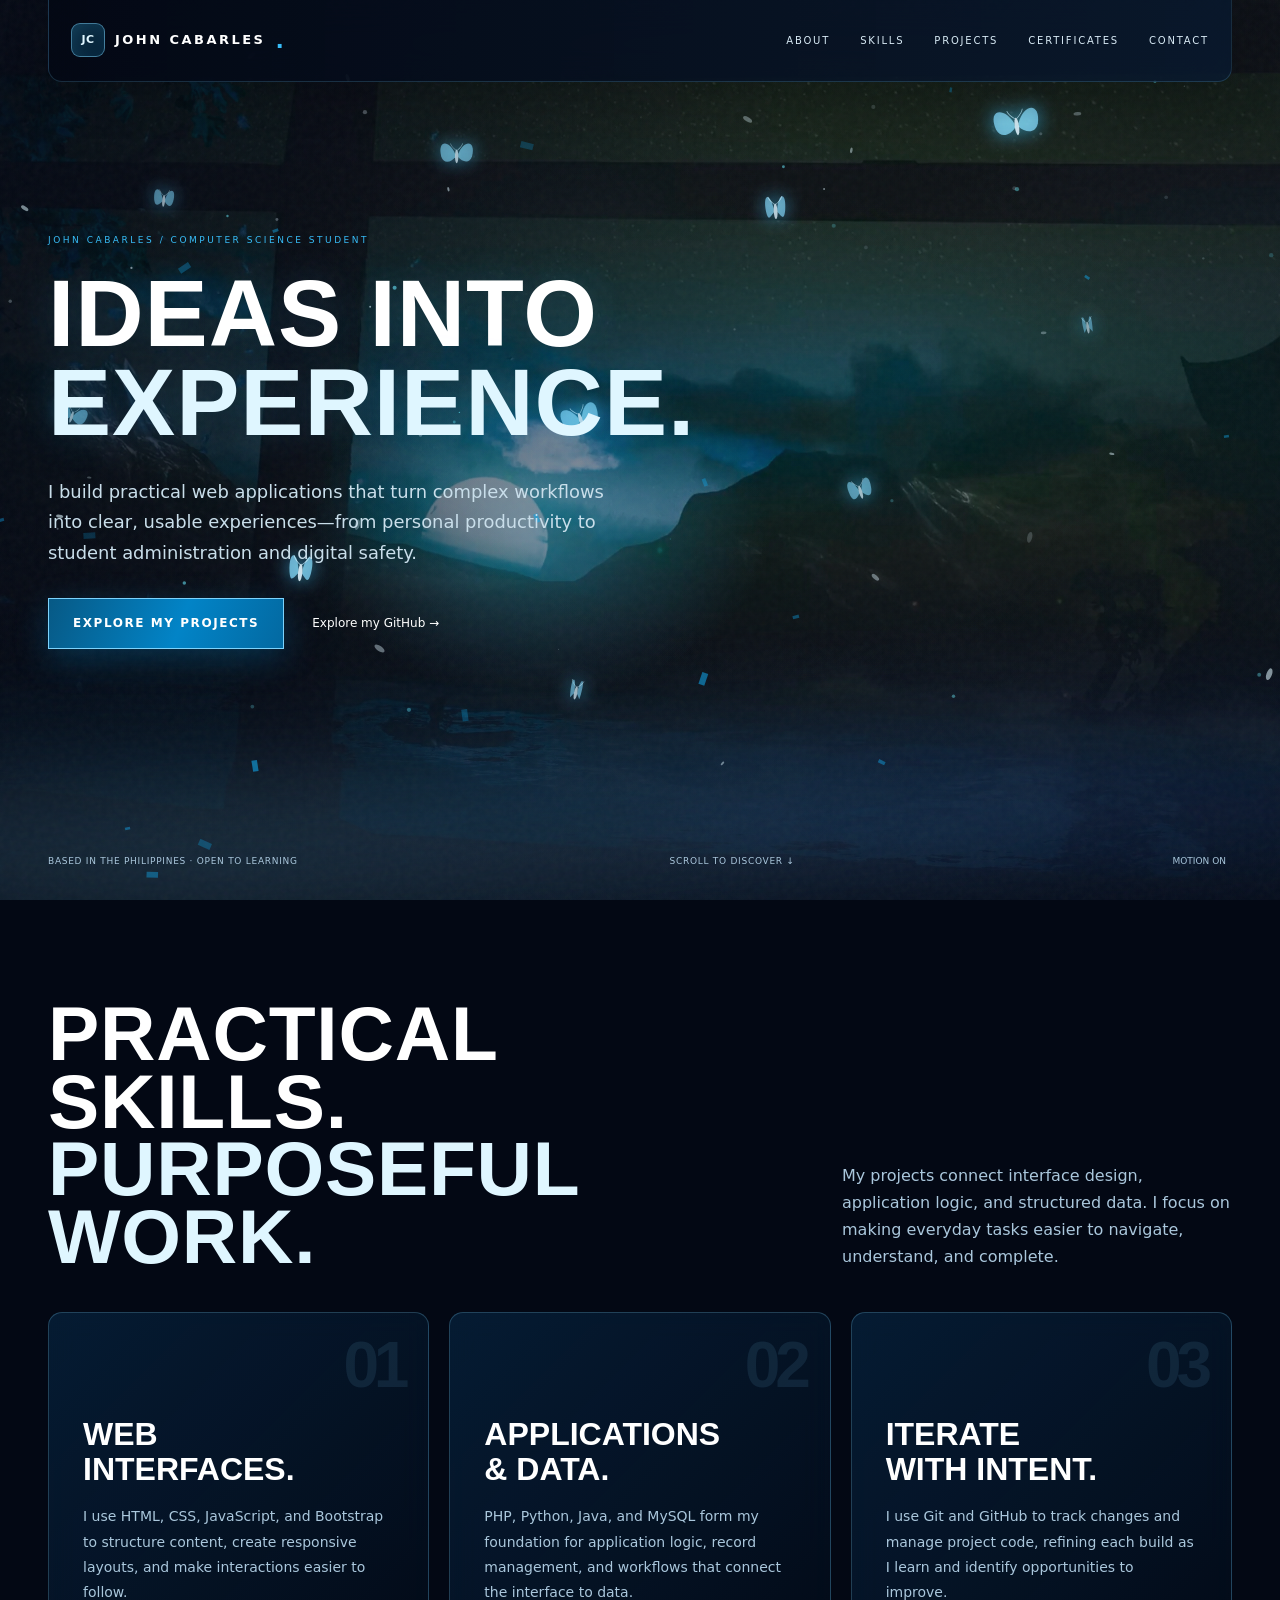
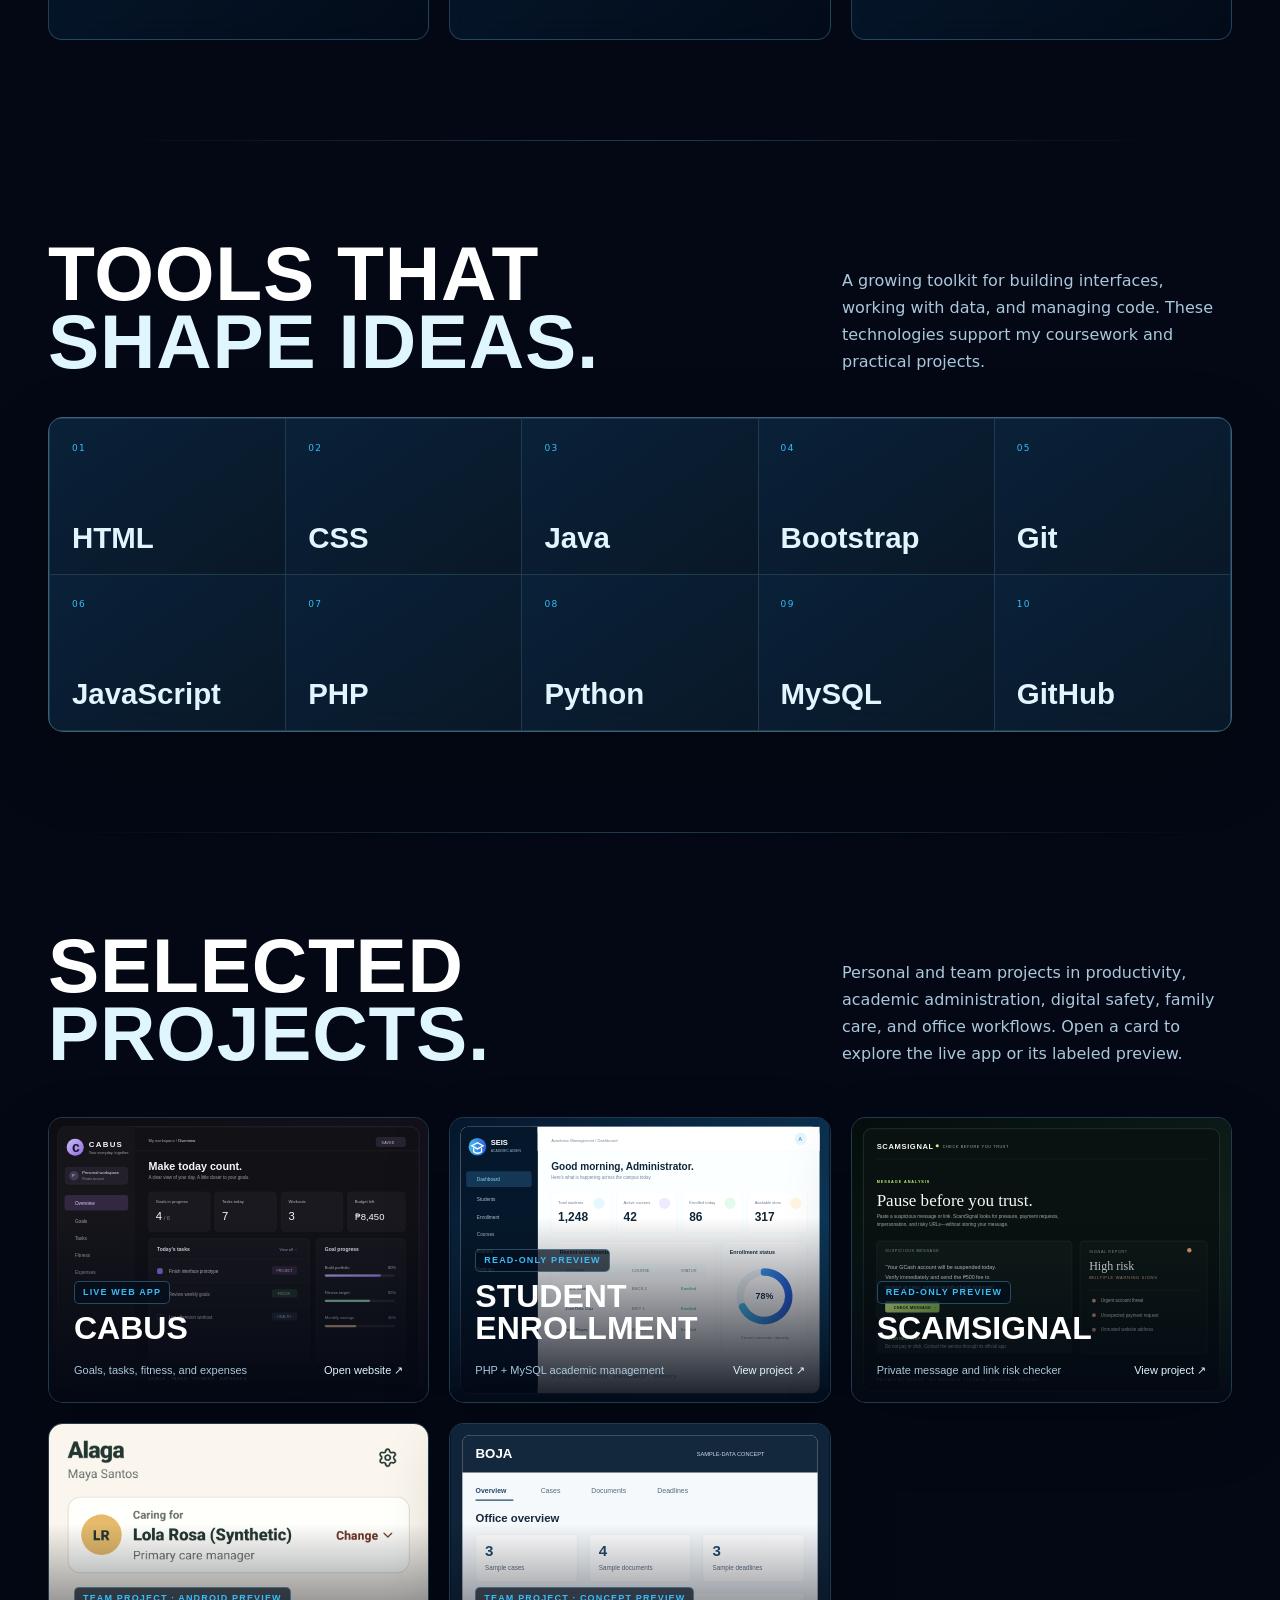
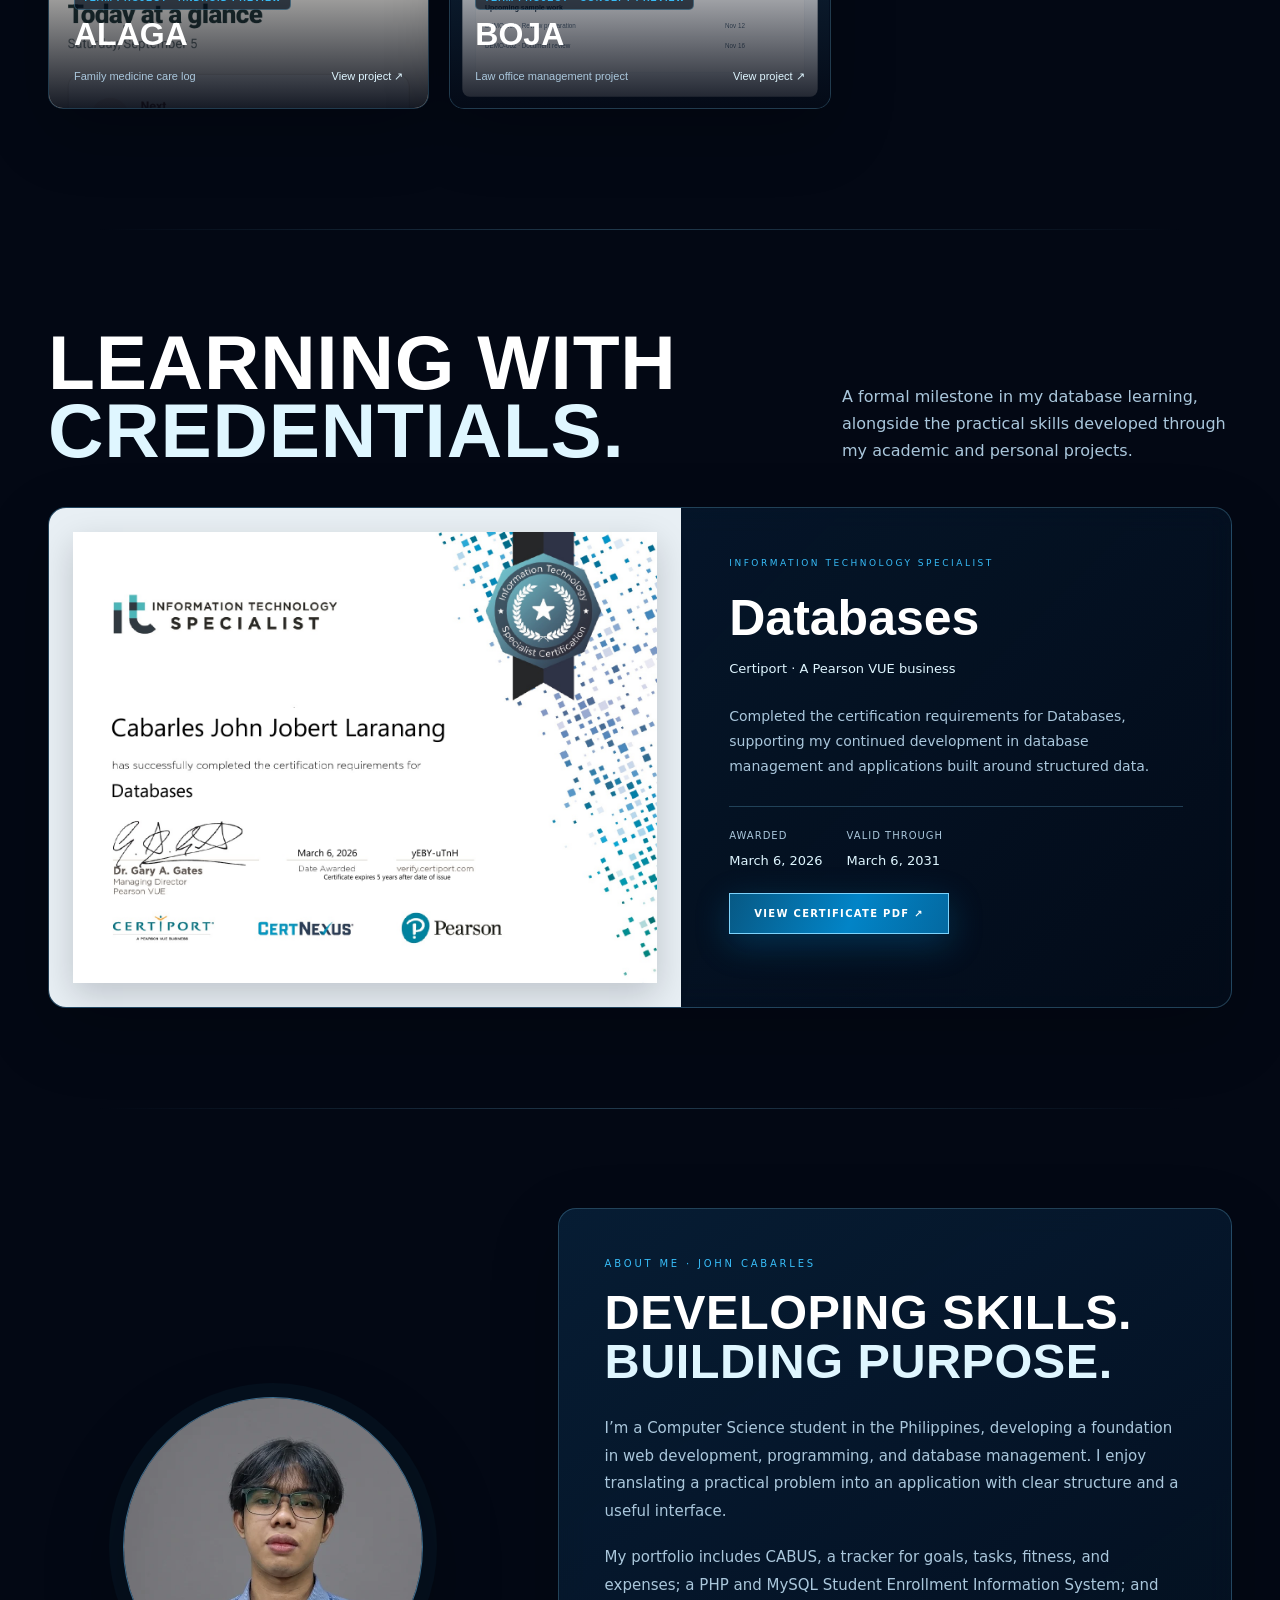
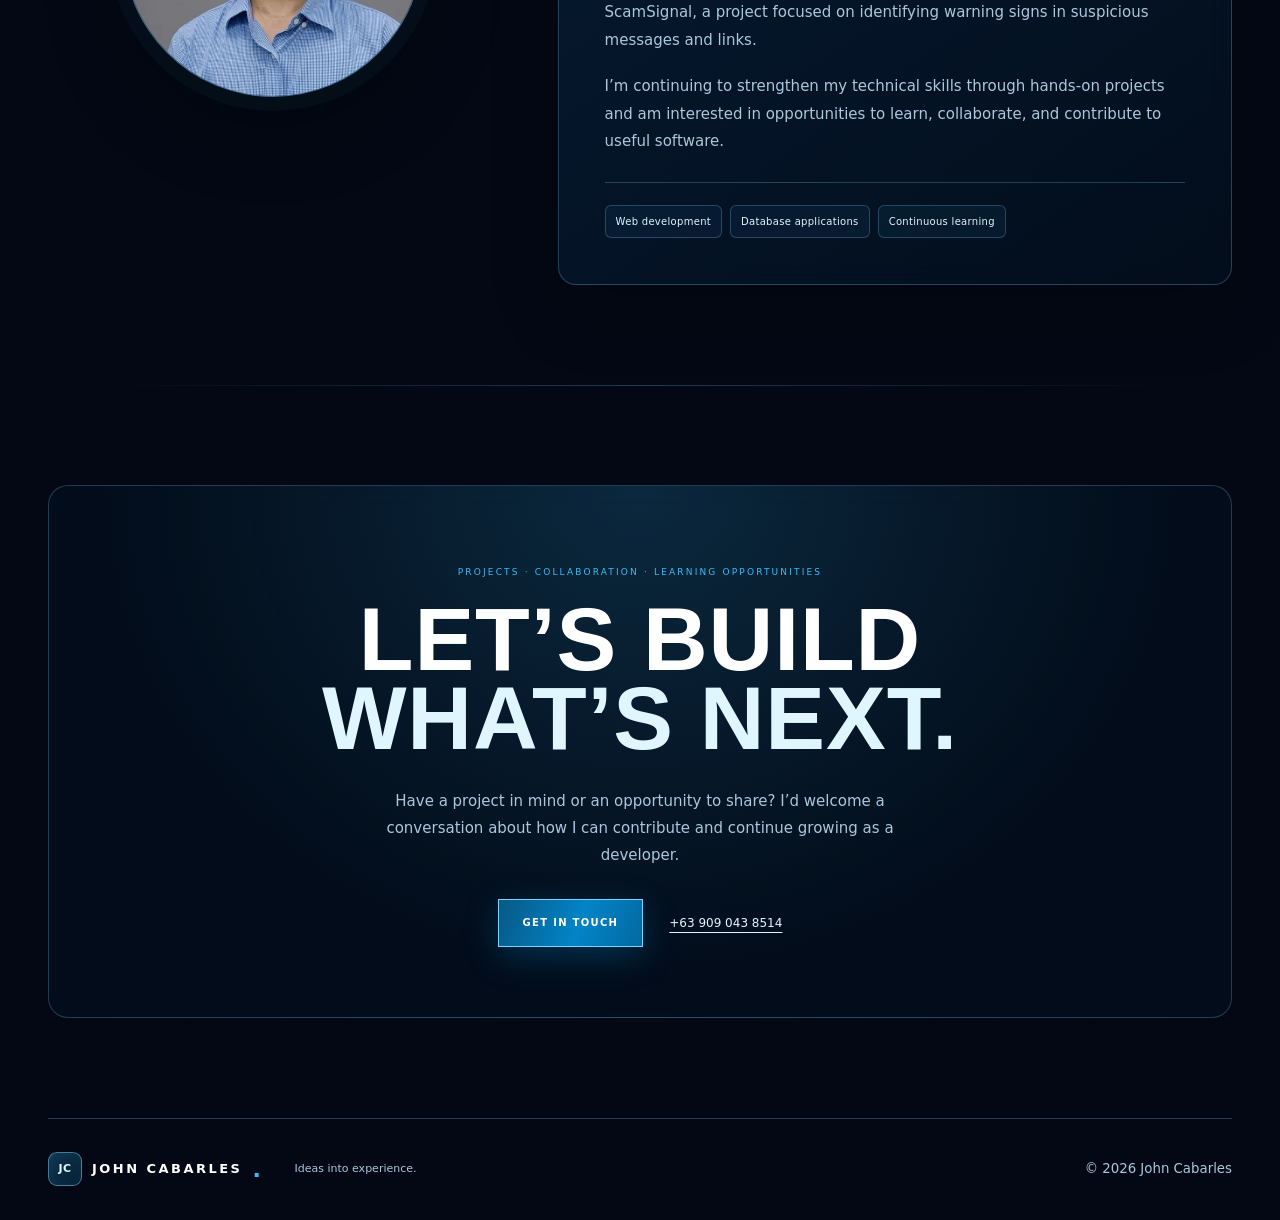
==== index.html @ ad5a75fa "feat: add viewable Alaga and Boja project previews" ====
<!doctype html>
<html lang="en">
<head>
  <meta charset="UTF-8">
  <meta name="viewport" content="width=device-width, initial-scale=1">
  <meta name="theme-color" content="#030814">
  <meta name="description" content="John Cabarles is a Computer Science student building web applications with JavaScript, PHP, Python, and MySQL. Explore his productivity, enrollment, and digital safety projects.">
  <title>John Cabarles — Aimate Portfolio</title>
  <link rel="stylesheet" href="styles.css?v=10">
  <script src="script.js?v=4" defer></script>
</head>
<body>
  <a class="skip" href="#main">Skip to content</a>
  <div class="world" aria-hidden="true">
    <div class="video-plane">
      <img class="poster" src="assets/poster.jpg" alt="">
      <video id="background-video" muted loop playsinline preload="auto" poster="assets/poster.jpg" data-src="assets/Aimate.mp4"></video>
    </div>
    <div class="shade"></div><div class="bloom"></div><div class="vignette"></div>
    <div class="mist mist-a"></div><div class="mist mist-b"></div>
    <canvas id="atmosphere"></canvas><div class="grain"></div>
  </div>

  <header class="header shell">
    <a class="brand" href="#home" aria-label="John Cabarles portfolio home"><span class="brand-mark">JC</span><span class="brand-name">JOHN CABARLES</span><span>.</span></a>
    <button class="menu" aria-expanded="false" aria-controls="nav">Menu</button>
    <nav id="nav" aria-label="Main navigation"><a href="#about">About</a><a href="#skills">Skills</a><a href="#projects">Projects</a><a href="#certificates">Certificates</a><a href="#contact">Contact</a></nav>
  </header>

  <main id="main">
    <section class="hero shell" id="home">
      <div class="hero-copy">
        <p class="eyebrow">JOHN CABARLES / COMPUTER SCIENCE STUDENT</p>
        <h1>IDEAS INTO<br><span>EXPERIENCE.</span></h1>
        <p class="lede">I build practical web applications that turn complex workflows into clear, usable experiences—from personal productivity to student administration and digital safety.</p>
        <div class="actions"><a class="button primary" href="#projects">Explore my projects</a><a href="https://github.com/ling-cosmos" target="_blank" rel="noreferrer">Explore my GitHub →</a></div>
      </div>
      <div class="hero-foot"><span>Based in the Philippines · Open to learning</span><a href="#about">Scroll to discover ↓</a><button id="motion-toggle" aria-pressed="false">Motion on</button></div>
    </section>

    <section class="section shell" id="about">
      <header class="section-head reveal"><h2>PRACTICAL SKILLS.<br><span>PURPOSEFUL WORK.</span></h2><p>My projects connect interface design, application logic, and structured data. I focus on making everyday tasks easier to navigate, understand, and complete.</p></header>
      <div class="feature-grid">
        <article class="glass reveal"><b>01</b><h3>WEB<br>INTERFACES.</h3><p>I use HTML, CSS, JavaScript, and Bootstrap to structure content, create responsive layouts, and make interactions easier to follow.</p></article>
        <article class="glass reveal"><b>02</b><h3>APPLICATIONS<br>& DATA.</h3><p>PHP, Python, Java, and MySQL form my foundation for application logic, record management, and workflows that connect the interface to data.</p></article>
        <article class="glass reveal"><b>03</b><h3>ITERATE<br>WITH INTENT.</h3><p>I use Git and GitHub to track changes and manage project code, refining each build as I learn and identify opportunities to improve.</p></article>
      </div>
    </section>

    <section class="section shell" id="skills">
      <header class="section-head reveal"><h2>TOOLS THAT<br><span>SHAPE IDEAS.</span></h2><p>A growing toolkit for building interfaces, working with data, and managing code. These technologies support my coursework and practical projects.</p></header>
      <ul class="skill-strip reveal" aria-label="Technical tools and skills">
        <li><small>01</small><strong>HTML</strong></li><li><small>02</small><strong>CSS</strong></li><li><small>03</small><strong>Java</strong></li><li><small>04</small><strong>Bootstrap</strong></li><li><small>05</small><strong>Git</strong></li>
        <li><small>06</small><strong>JavaScript</strong></li><li><small>07</small><strong>PHP</strong></li><li><small>08</small><strong>Python</strong></li><li><small>09</small><strong>MySQL</strong></li><li><small>10</small><strong>GitHub</strong></li>
      </ul>
    </section>

    <section class="section collection" id="projects">
      <header class="section-head shell reveal"><h2>SELECTED<br><span>PROJECTS.</span></h2><p>Personal and team projects in productivity, academic administration, digital safety, family care, and office workflows. Open a card to explore the live app or its labeled preview.</p></header>
      <div class="gallery">
        <a class="clip project-clip reveal" href="https://cabus-tracker.repulse-coach-worker.workers.dev/" target="_blank" rel="noreferrer" aria-label="Open the live CABUS website"><img src="assets/CABUS.svg" alt="CABUS four-in-one tracker dashboard"><span><em>LIVE WEB APP</em>CABUS<small>Goals, tasks, fitness, and expenses <i>Open website ↗</i></small></span></a>
        <a class="clip project-clip reveal" href="https://ling-cosmos.github.io/Student-Enrollment-Information-System-Public/" target="_blank" rel="noreferrer" aria-label="Open Student Enrollment read-only preview"><img src="assets/SEIS.svg" alt="Student Enrollment Information System dashboard"><span><em>READ-ONLY PREVIEW</em>STUDENT ENROLLMENT<small>PHP + MySQL academic management <i>View project ↗</i></small></span></a>
        <a class="clip project-clip reveal" href="https://ling-cosmos.github.io/scamsignal/" target="_blank" rel="noreferrer" aria-label="Open ScamSignal read-only preview"><img src="assets/ScamSignal.svg" alt="ScamSignal suspicious-message checker"><span><em>READ-ONLY PREVIEW</em>SCAMSIGNAL<small>Private message and link risk checker <i>View project ↗</i></small></span></a>
        <a class="clip project-clip alaga-preview reveal" href="previews/alaga.html" aria-label="Open Alaga team project Android screenshot preview"><img src="previews/assets/alaga-home.png" alt="Alaga Android screenshot with synthetic patient care information" loading="lazy"><span><em>TEAM PROJECT · ANDROID PREVIEW</em>ALAGA<small>Family medicine care log <i>View project ↗</i></small></span></a>
        <a class="clip project-clip reveal" href="previews/boja.html" aria-label="Open Boja team project sample-data concept preview"><img src="assets/Boja.svg" alt="Boja illustrative office workspace with sample cases and deadlines" loading="lazy"><span><em>TEAM PROJECT · CONCEPT PREVIEW</em>BOJA<small>Law office management project <i>View project ↗</i></small></span></a>
      </div>
    </section>

    <section class="section shell" id="certificates" aria-labelledby="certificates-title">
      <header class="section-head reveal"><h2 id="certificates-title">LEARNING WITH<br><span>CREDENTIALS.</span></h2><p>A formal milestone in my database learning, alongside the practical skills developed through my academic and personal projects.</p></header>
      <article class="certificate-card glass reveal">
        <a class="certificate-preview" href="assets/cabarles-databases-certificate.pdf" target="_blank" rel="noreferrer" aria-label="View John Cabarles’ Databases certificate PDF"><img src="assets/cabarles-databases-certificate.png" alt="Information Technology Specialist certificate in Databases awarded to Cabarles John Jobert Laranang on March 6, 2026" width="1400" height="1082" loading="lazy"></a>
        <div class="certificate-copy"><p class="eyebrow">INFORMATION TECHNOLOGY SPECIALIST</p><h3>Databases</h3><p class="certificate-provider">Certiport · A Pearson VUE business</p><p>Completed the certification requirements for Databases, supporting my continued development in database management and applications built around structured data.</p><dl><div><dt>Awarded</dt><dd><time datetime="2026-03-06">March 6, 2026</time></dd></div><div><dt>Valid through</dt><dd><time datetime="2031-03-06">March 6, 2031</time></dd></div></dl><a class="button primary" href="assets/cabarles-databases-certificate.pdf" target="_blank" rel="noreferrer">View certificate PDF ↗</a></div>
      </article>
    </section>

    <section class="section shell about" id="story">
      <figure class="moon profile reveal"><img src="assets/john-cabarles-profile.png" alt="John Cabarles wearing glasses and a blue collared shirt" width="747" height="1024"></figure>
      <article class="glass story reveal"><p class="eyebrow">ABOUT ME · JOHN CABARLES</p><h2>DEVELOPING SKILLS.<br><span>BUILDING PURPOSE.</span></h2><p>I’m a Computer Science student in the Philippines, developing a foundation in web development, programming, and database management. I enjoy translating a practical problem into an application with clear structure and a useful interface.</p><p>My portfolio includes CABUS, a tracker for goals, tasks, fitness, and expenses; a PHP and MySQL Student Enrollment Information System; and ScamSignal, a project focused on identifying warning signs in suspicious messages and links.</p><p>I’m continuing to strengthen my technical skills through hands-on projects and am interested in opportunities to learn, collaborate, and contribute to useful software.</p><div class="profile-focus"><span>Web development</span><span>Database applications</span><span>Continuous learning</span></div></article>
    </section>

    <section class="section shell" id="contact"><div class="glass cta reveal"><p>PROJECTS · COLLABORATION · LEARNING OPPORTUNITIES</p><h2>LET’S BUILD<br><span>WHAT’S NEXT.</span></h2><p class="contact-intro">Have a project in mind or an opportunity to share? I’d welcome a conversation about how I can contribute and continue growing as a developer.</p><div class="contact-links"><a class="button primary" href="mailto:j.cabarles.555471@umindanao.edu.ph">Get in touch</a><a href="tel:+639090438514">+63 909 043 8514</a></div></div></section>
  </main>

  <footer class="footer shell"><a class="brand" href="#home"><span class="brand-mark">JC</span><span class="brand-name">JOHN CABARLES</span><span>.</span></a><p>Ideas into experience.</p><small>© 2026 John Cabarles</small></footer>

</body>
</html>
---- styles.css ----
:root{--night:#030814;--navy:#071a33;--cyan:#38bdf8;--ice:#dff6ff;--muted:#aac7dc;--line:rgba(125,211,252,.25);--glass:rgba(5,24,44,.64);--ease:cubic-bezier(.16,1,.3,1);color-scheme:dark}
*{box-sizing:border-box}html{scroll-behavior:smooth;scroll-padding-top:90px;scrollbar-color:#075985 var(--night)}body{margin:0;background:var(--night);color:#fff;font:16px/1.7 Inter,ui-sans-serif,system-ui,sans-serif;overflow-x:clip}button,a{font:inherit;color:inherit}button{cursor:pointer}a{text-decoration:none}img{display:block;max-width:100%}::selection{background:#075985;color:#fff}.skip{position:fixed;z-index:100;top:12px;left:12px;padding:10px 16px;background:var(--navy);transform:translateY(-160%)}.skip:focus{transform:none}.shell{width:min(1320px,calc(100% - 96px));margin:auto}
.world{position:fixed;inset:0;z-index:-1;overflow:hidden;background:linear-gradient(var(--night),var(--navy));pointer-events:none}.video-plane{position:absolute;inset:-2%;transform:scale(1.035)}.poster,#background-video{position:absolute;inset:0;width:100%;height:100%;object-fit:cover;filter:hue-rotate(205deg) saturate(1.18) contrast(1.09) brightness(1.04)}#background-video{opacity:0;transition:opacity 1s}.video-ready #background-video{opacity:1}.shade,.vignette,.bloom,.grain{position:absolute;inset:0}.shade{background:linear-gradient(90deg,rgba(3,8,20,.72),rgba(3,8,20,.06) 62%),linear-gradient(rgba(3,8,20,.28),rgba(3,8,20,.42) 55%,rgba(3,8,20,.9))}.vignette{background:radial-gradient(ellipse at 60% 48%,transparent 28%,rgba(3,8,20,.6))}.bloom{background:radial-gradient(ellipse at 42% 59%,rgba(56,189,248,.32),transparent 22%);mix-blend-mode:screen;animation:bloom 7s ease-in-out infinite alternate}.grain{opacity:.05;background-image:url("data:image/svg+xml,%3Csvg viewBox='0 0 180 180' xmlns='http://www.w3.org/2000/svg'%3E%3Cfilter id='n'%3E%3CfeTurbulence type='fractalNoise' baseFrequency='.82' numOctaves='3'/%3E%3C/filter%3E%3Cpath fill='%23fff' filter='url(%23n)' opacity='.8' d='M0 0h180v180H0z'/%3E%3C/svg%3E")}.mist{position:absolute;bottom:-12%;left:-20%;width:145%;height:38%;filter:blur(28px);background:radial-gradient(ellipse at 25% 60%,rgba(125,211,252,.14),transparent 46%),radial-gradient(ellipse at 70% 45%,rgba(59,130,246,.12),transparent 45%);animation:mist 28s ease-in-out infinite alternate}.mist-b{bottom:-4%;opacity:.5;animation-duration:38s;animation-direction:alternate-reverse}#atmosphere{position:absolute;inset:0;width:100%;height:100%}
.header{height:100px;display:flex;align-items:center;gap:36px;border-bottom:1px solid rgba(255,255,255,.1);position:absolute;left:0;right:0;z-index:10}.brand{display:flex;align-items:center;gap:8px;font-weight:800;letter-spacing:.17em;font-size:22px}.brand>span:last-child,.torii{color:var(--cyan)}.torii{font-family:serif;font-size:25px}.header nav{display:flex;gap:30px;margin-left:auto}.header nav a{font-size:10px;letter-spacing:.18em;text-transform:uppercase;color:#d8eaf5}.header nav a:hover{color:var(--cyan)}.menu{display:none;border:1px solid var(--line);background:var(--glass);padding:9px 12px;text-transform:uppercase;font-size:9px;letter-spacing:.12em}.button{border:1px solid var(--line);padding:14px 24px;min-height:48px;text-transform:uppercase;font-weight:800;font-size:10px;letter-spacing:.13em;background:transparent}.primary{background:linear-gradient(110deg,#075985,#0284c7 56%,#0369a1);border-color:#7dd3fc;box-shadow:0 10px 34px rgba(2,132,199,.3)}.primary:hover,.outline:hover{box-shadow:0 10px 42px rgba(56,189,248,.42);border-color:var(--ice)}
.hero{height:100svh;min-height:720px;max-height:1080px;display:flex;align-items:center;position:relative;padding-top:95px}.hero-copy{max-width:680px}.eyebrow{font-size:9px;letter-spacing:.28em;color:var(--cyan);margin:0 0 20px}.hero h1,.section h2{font-family:Impact,"Arial Narrow",sans-serif;letter-spacing:.01em;line-height:.88;margin:0}.hero h1{font-size:clamp(82px,10vw,150px);text-shadow:0 0 38px rgba(56,189,248,.18)}h1 span,h2 span{color:var(--ice)}.lede{max-width:430px;color:#c9deea;margin:30px 0 0}.actions{display:flex;align-items:center;gap:28px;margin-top:30px}.actions>a{font-size:12px}.hero-foot{position:absolute;bottom:30px;left:0;right:0;display:flex;justify-content:space-between;align-items:center;color:var(--muted);font-size:9px;letter-spacing:.08em;text-transform:uppercase}.hero-foot button{background:none;border:0;color:var(--muted);text-transform:uppercase;font-size:9px}.section{padding-block:100px}.section-head{display:flex;justify-content:space-between;align-items:end;gap:50px;margin-bottom:42px}.section h2{font-size:clamp(50px,6vw,82px)}.section-head>p{max-width:390px;color:var(--muted);margin:0}.feature-grid{display:grid;grid-template-columns:repeat(3,1fr);gap:20px}.glass{background:linear-gradient(135deg,rgba(7,36,64,.7),rgba(3,14,29,.55));border:1px solid var(--line);backdrop-filter:blur(14px)}.feature-grid article{min-height:290px;padding:34px;position:relative;overflow:hidden}.feature-grid b{position:absolute;right:15px;top:10px;font:130px/1 serif;color:rgba(125,211,252,.07)}h3{font:800 34px/.97 "Arial Narrow",sans-serif;margin:70px 0 18px}.feature-grid p,.story p{color:var(--muted);margin:0}.collection{overflow:hidden}.gallery{display:flex;gap:22px;overflow-x:auto;padding:8px max(48px,calc((100% - 1320px)/2)) 25px;scroll-snap-type:x mandatory;scrollbar-width:none}.clip{position:relative;flex:0 0 380px;aspect-ratio:4/5;border:1px solid var(--line);padding:0;overflow:hidden;background:var(--night);scroll-snap-align:center;text-align:left}.clip img{width:100%;height:100%;object-fit:cover;filter:hue-rotate(205deg) saturate(1.18) contrast(1.08);transition:transform .7s var(--ease)}.clip:hover img{transform:scale(1.05)}.clip:after{content:"";position:absolute;inset:0;background:linear-gradient(transparent 35%,rgba(3,8,20,.92))}.clip>span{position:absolute;z-index:1;left:25px;right:25px;bottom:24px;font:800 32px/1 "Arial Narrow",sans-serif}.clip small{display:block;font:11px/1.5 Inter,sans-serif;color:var(--muted);margin-top:10px}.pagoda img{object-position:95% center}.lake img{object-position:58% bottom;transform:scale(1.4)}.lake:hover img{transform:scale(1.46)}.maple img{object-position:left center}.about{display:grid;grid-template-columns:.8fr 1.2fr;gap:60px;align-items:center}.moon{width:300px;height:300px;border:1px solid var(--line);border-radius:50%;display:grid;place-items:center;margin:auto;font:90px serif;color:var(--ice);box-shadow:0 0 70px rgba(56,189,248,.1)}.story{padding:46px}.story h2{font-size:clamp(42px,5vw,62px);margin-bottom:28px}.story p+p{margin-top:18px}.cta{text-align:center;padding:70px 24px}.cta>p{font-size:9px;letter-spacing:.24em;color:var(--cyan)}.cta h2{font-size:clamp(58px,7vw,95px);margin:20px 0 30px}.footer{display:flex;align-items:center;gap:30px;padding:30px 0;border-top:1px solid var(--line);color:var(--muted)}.footer p{font-size:11px}.footer small{margin-left:auto}dialog{width:min(980px,calc(100% - 32px));padding:25px;background:#061321;border:1px solid var(--line);color:#fff}dialog::backdrop{background:rgba(1,5,12,.88);backdrop-filter:blur(12px)}dialog h2{font:800 38px "Arial Narrow",sans-serif;margin:0 0 18px}dialog video{width:100%;max-height:70vh;background:#000}.close{position:absolute;right:20px;top:15px;background:none;border:0;color:var(--muted);font-size:32px}.reveal{opacity:0;transform:translateY(22px);transition:opacity .8s var(--ease),transform .8s var(--ease)}.reveal.visible{opacity:1;transform:none}
@keyframes bloom{to{opacity:.55;transform:scale(1.04)}}@keyframes mist{to{transform:translateX(8%) translateY(-10px)}}
@media(max-width:800px){.shell{width:calc(100% - 48px)}.header{height:82px;gap:12px}.header>.outline{margin-left:auto;padding:9px 12px}.menu{display:block}.header nav{display:none;position:absolute;top:82px;left:-24px;right:-24px;padding:20px 24px;background:rgba(3,14,29,.95);border-bottom:1px solid var(--line);margin:0}.header nav.open{display:flex;flex-direction:column;gap:0}.header nav a{padding:14px}.hero{min-height:760px;padding-bottom:160px}.hero h1{font-size:clamp(68px,18vw,100px)}.hero-copy{max-width:100%}.hero-foot{align-items:flex-start;flex-direction:column;gap:12px}.section{padding-block:70px}.section-head{display:block}.section-head>p{margin-top:22px}.feature-grid{grid-template-columns:1fr}.feature-grid article{min-height:230px}.clip{flex-basis:80%;min-width:275px}.about{grid-template-columns:1fr}.moon{width:240px;height:240px;font-size:72px}.story{padding:30px}.footer p{display:none}.brand{font-size:17px}.header>.outline{font-size:0;width:44px}.header>.outline:after{content:"PLAY";font-size:9px}}
@media(max-width:480px){.shell{width:calc(100% - 36px)}.hero h1{font-size:66px}.lede{font-size:13px}.actions{align-items:flex-start;flex-direction:column}.section h2{font-size:48px}.gallery{padding-inline:18px}.story h2{font-size:41px}.cta h2{font-size:50px}.video-plane{transform:scale(1.04)}.poster,#background-video{object-position:54% center}}
@media(prefers-reduced-motion:reduce){html{scroll-behavior:auto}*,*:before,*:after{animation:none!important;transition:none!important}.reveal{opacity:1;transform:none}#background-video,#atmosphere{display:none!important}}

/* John Cabarles portfolio content */
.header{position:fixed;top:0;height:82px;padding-inline:22px;border:1px solid rgba(125,211,252,.18);border-top:0;border-radius:0 0 14px 14px;background:linear-gradient(90deg,rgba(3,8,20,.88),rgba(7,26,51,.7));box-shadow:0 14px 45px rgba(0,0,0,.18);backdrop-filter:blur(18px)}
.brand{gap:10px}.brand-mark{width:34px;height:34px;display:grid;place-items:center;border:1px solid rgba(125,211,252,.5);border-radius:9px;color:var(--ice)!important;background:linear-gradient(135deg,rgba(56,189,248,.24),rgba(7,89,133,.24));font-size:11px;letter-spacing:.04em;box-shadow:inset 0 0 18px rgba(56,189,248,.1)}
.brand-name{color:#fff!important;font-size:13px;letter-spacing:.19em}.hero{padding-top:82px}.hero-copy{max-width:760px}.lede{max-width:520px;font-size:clamp(15px,1.4vw,18px)}
.section{position:relative}.section+.section::before{content:'';position:absolute;top:0;left:50%;width:min(1320px,calc(100% - 96px));height:1px;background:linear-gradient(90deg,transparent,var(--line),transparent);transform:translateX(-50%)}
.feature-grid article{border-radius:14px;transition:transform .3s var(--ease),border-color .3s var(--ease),background .3s var(--ease)}.feature-grid article:hover{transform:translateY(-6px);border-color:rgba(125,211,252,.52);background:linear-gradient(135deg,rgba(10,54,91,.78),rgba(3,14,29,.65))}
.feature-grid b{top:20px;right:24px;font:700 64px/1 Inter,sans-serif;letter-spacing:-.08em;color:rgba(125,211,252,.1)}
.skill-strip{margin:0;padding:1px;display:grid;grid-template-columns:repeat(5,minmax(0,1fr));gap:1px;border:1px solid var(--line);border-radius:15px;overflow:hidden;background:var(--line);list-style:none;box-shadow:0 28px 80px rgba(0,0,0,.18);backdrop-filter:blur(14px)}
.skill-strip li{min-height:155px;padding:22px;display:flex;flex-direction:column;justify-content:space-between;background:linear-gradient(145deg,rgba(7,31,55,.9),rgba(3,14,29,.78));transition:background .25s var(--ease),transform .25s var(--ease)}
.skill-strip li:hover{background:linear-gradient(145deg,rgba(9,59,96,.94),rgba(4,23,43,.88))}.skill-strip small{color:var(--cyan);font-size:9px;letter-spacing:.15em}.skill-strip strong{font:800 clamp(20px,2.3vw,34px)/1 "Arial Narrow",sans-serif;color:var(--ice);overflow-wrap:anywhere}
.collection{overflow:visible}.gallery{width:min(1320px,calc(100% - 96px));margin:auto;padding:8px 0 20px;display:grid;grid-template-columns:repeat(3,minmax(0,1fr));gap:20px;overflow:visible}
.project-clip{width:100%;min-width:0;aspect-ratio:4/3;border-radius:15px;box-shadow:0 24px 65px rgba(0,0,0,.22);transition:transform .35s var(--ease),border-color .35s var(--ease),box-shadow .35s var(--ease)}
.project-clip img{object-fit:contain;background:#071a33;filter:saturate(.84) contrast(1.04)}
.project-clip.alaga-preview img{object-fit:cover;object-position:center 15%}
.project-clip:hover{transform:translateY(-8px);border-color:rgba(125,211,252,.62);box-shadow:0 34px 80px rgba(0,0,0,.34)}.project-clip:hover img{transform:scale(1.025)}
.project-clip>span{display:flex;flex-direction:column;align-items:flex-start;gap:8px}.project-clip em{padding:6px 8px;border:1px solid rgba(125,211,252,.3);border-radius:5px;color:var(--cyan);background:rgba(3,14,29,.72);font:700 9px/1 Inter,sans-serif;letter-spacing:.13em;font-style:normal}.project-clip small{width:100%;display:flex;justify-content:space-between;gap:10px}.project-clip small i{flex:0 0 auto;color:var(--ice);font-style:normal}
.profile{position:relative;overflow:hidden;background:#071a33}
.profile{border:1px solid rgba(125,211,252,.45);box-shadow:0 0 0 14px rgba(56,189,248,.04),0 28px 80px rgba(0,0,0,.3)}.profile img{position:absolute;inset:0;width:100%;height:100%;object-fit:cover;object-position:center 40%;transform:scale(1.35);transform-origin:50% 48%;filter:none}
.story>.eyebrow{margin-bottom:14px}
.contact-links{display:flex;align-items:center;justify-content:center;gap:26px}
.contact-links>a:last-child{font-size:12px;color:var(--ice);text-decoration:underline;text-underline-offset:5px}
.story{border-radius:18px;background:linear-gradient(145deg,rgba(7,31,55,.92),rgba(3,14,29,.86));box-shadow:0 24px 70px rgba(0,0,0,.2)}
.story h2{font-size:clamp(32px,3.8vw,54px);line-height:1.02;overflow-wrap:anywhere}
.story p{font-size:15px;line-height:1.85}.story .eyebrow{font-size:10px;color:var(--cyan)}
.profile-focus{display:flex;flex-wrap:wrap;gap:8px;margin-top:26px;padding-top:22px;border-top:1px solid var(--line)}
.profile-focus span{padding:7px 10px;border:1px solid var(--line);border-radius:6px;color:var(--ice);background:rgba(56,189,248,.06);font-size:10px;letter-spacing:.03em}
.cta{border-radius:20px;background:radial-gradient(ellipse at 50% 0,rgba(56,189,248,.16),transparent 65%),rgba(3,14,29,.85)}
.cta .contact-intro{max-width:54ch;margin:0 auto 30px;color:var(--muted);font-size:15px;letter-spacing:0;line-height:1.8}
.feature-grid h3{font-size:clamp(25px,2.5vw,34px);line-height:1.08}.feature-grid p{font-size:14px;line-height:1.8}
.hero h1{font-size:clamp(64px,7.4vw,112px);line-height:.94}.hero-copy{max-width:880px}.hero .lede{max-width:52ch}
.hero{min-height:760px;padding-bottom:100px}
.certificate-card{display:grid;grid-template-columns:1.15fr 1fr;overflow:hidden;border-radius:18px;box-shadow:0 24px 70px rgba(0,0,0,.2)}
.certificate-preview{display:flex;align-items:center;padding:24px;background:#e8eff4;transition:background .2s}.certificate-preview:hover{background:#fff}.certificate-preview img{width:100%;height:auto;box-shadow:0 12px 32px rgba(3,8,20,.18)}
.certificate-copy{padding:clamp(24px,4vw,48px)}.certificate-copy h3{margin:0 0 12px;font-size:clamp(34px,4vw,50px);line-height:1.1}.certificate-copy .certificate-provider{margin:0 0 24px;color:var(--ice);font-size:13px}.certificate-copy>p:not(.eyebrow):not(.certificate-provider){color:var(--muted);font-size:14px;line-height:1.8}.certificate-copy dl{display:flex;flex-wrap:wrap;gap:24px;margin:26px 0;padding-top:20px;border-top:1px solid var(--line)}.certificate-copy dt{margin-bottom:6px;font-size:10px;text-transform:uppercase;letter-spacing:.1em;color:var(--muted)}.certificate-copy dd{margin:0;font-size:13px;color:var(--ice)}
@media(max-width:800px){.certificate-card{grid-template-columns:1fr}.certificate-preview{padding:18px}}

@media(max-width:800px){
  .header{height:72px;padding-inline:14px}.header nav{top:72px}.brand-name{display:none}.hero{padding-top:72px}
  .header .menu{margin-left:auto}
  .skill-strip{grid-template-columns:1fr 1fr}.skill-strip li{min-height:125px}
  .gallery{width:calc(100% - 48px);grid-template-columns:1fr}.project-clip{aspect-ratio:16/11}.section+.section::before{width:calc(100% - 48px)}
}

@media(max-width:480px){
  .header{width:calc(100% - 20px)}
  .hero-copy{min-width:0;max-width:100%;width:100%}.hero h1{font-size:clamp(40px,11.5vw,55px)}
  .skill-strip{grid-template-columns:1fr 1fr}.skill-strip li{min-height:105px;padding:16px}.skill-strip strong{font-size:20px}
  .gallery{width:calc(100% - 36px)}.project-clip{aspect-ratio:4/3}.project-clip>span{left:18px;right:18px;bottom:18px;font-size:25px}.project-clip small{display:block}.project-clip small i{display:block;margin-top:5px}
  .contact-links{align-items:stretch;flex-direction:column}
}
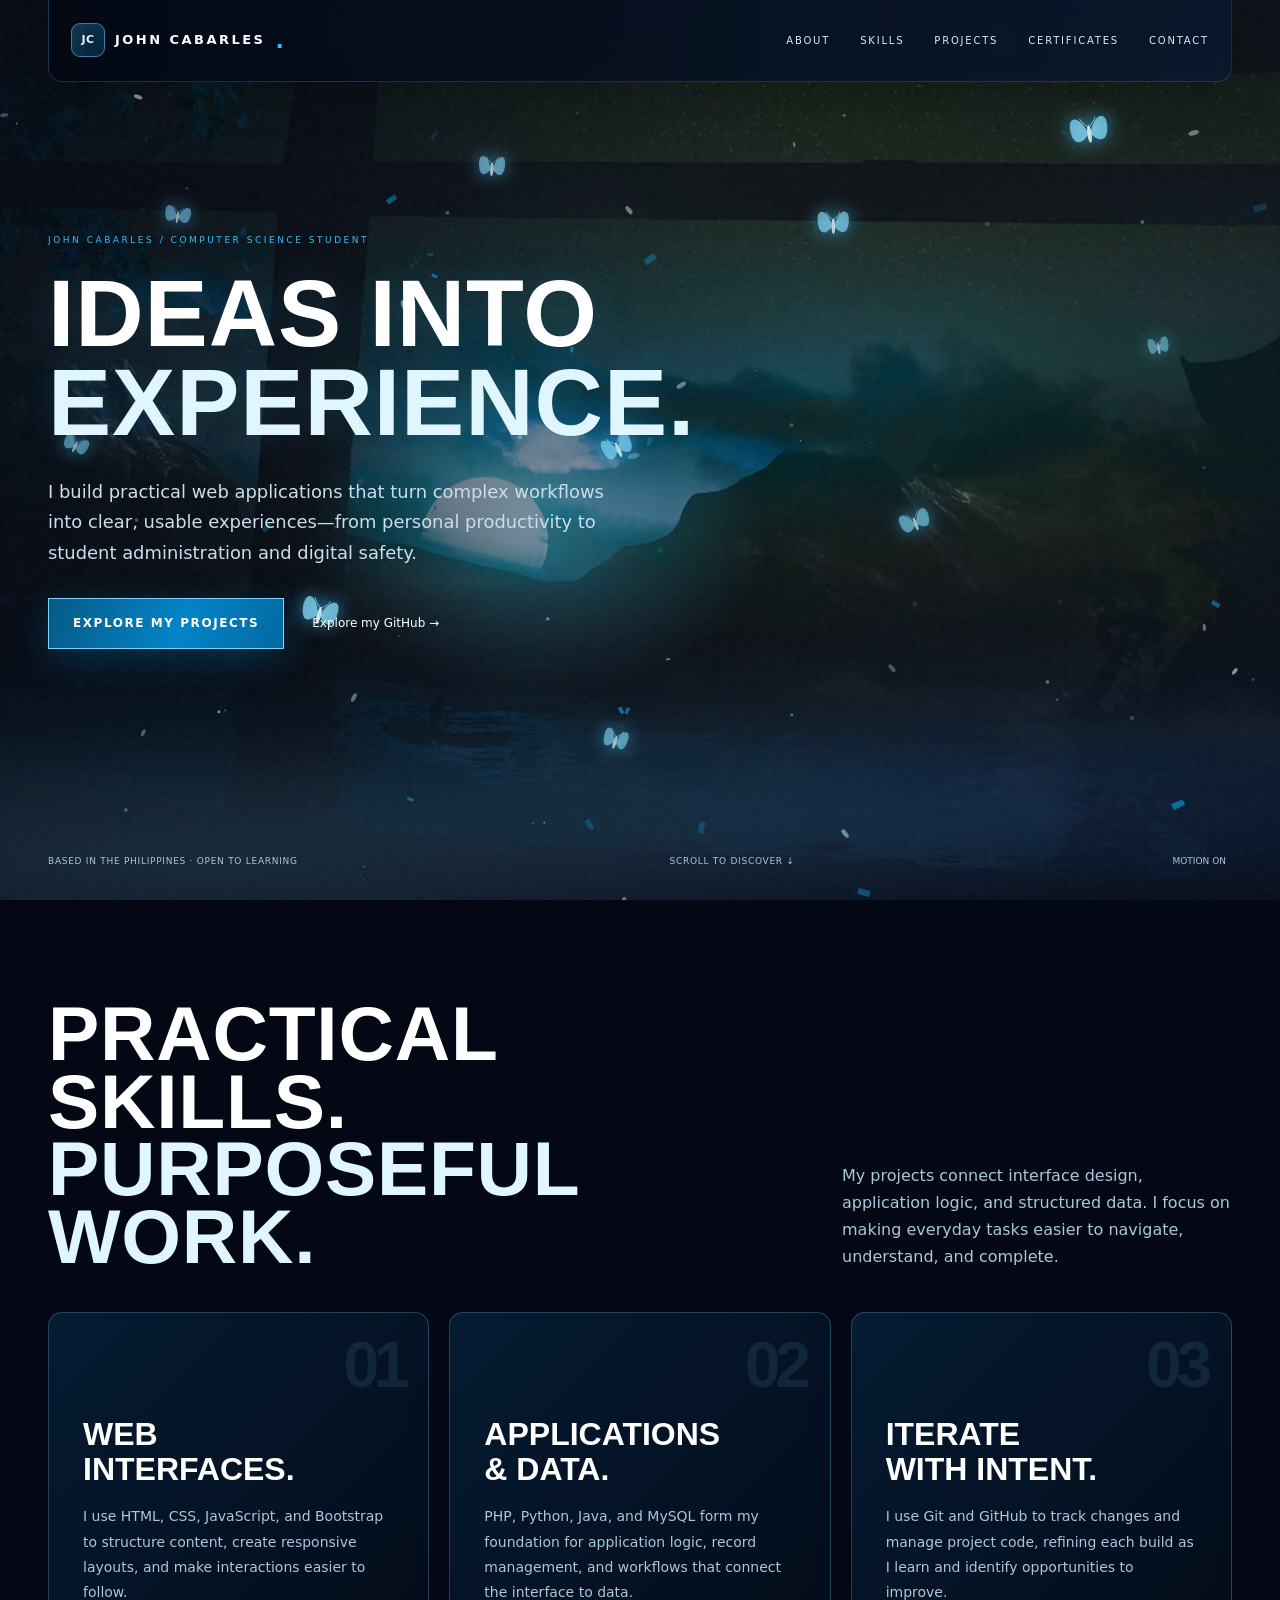
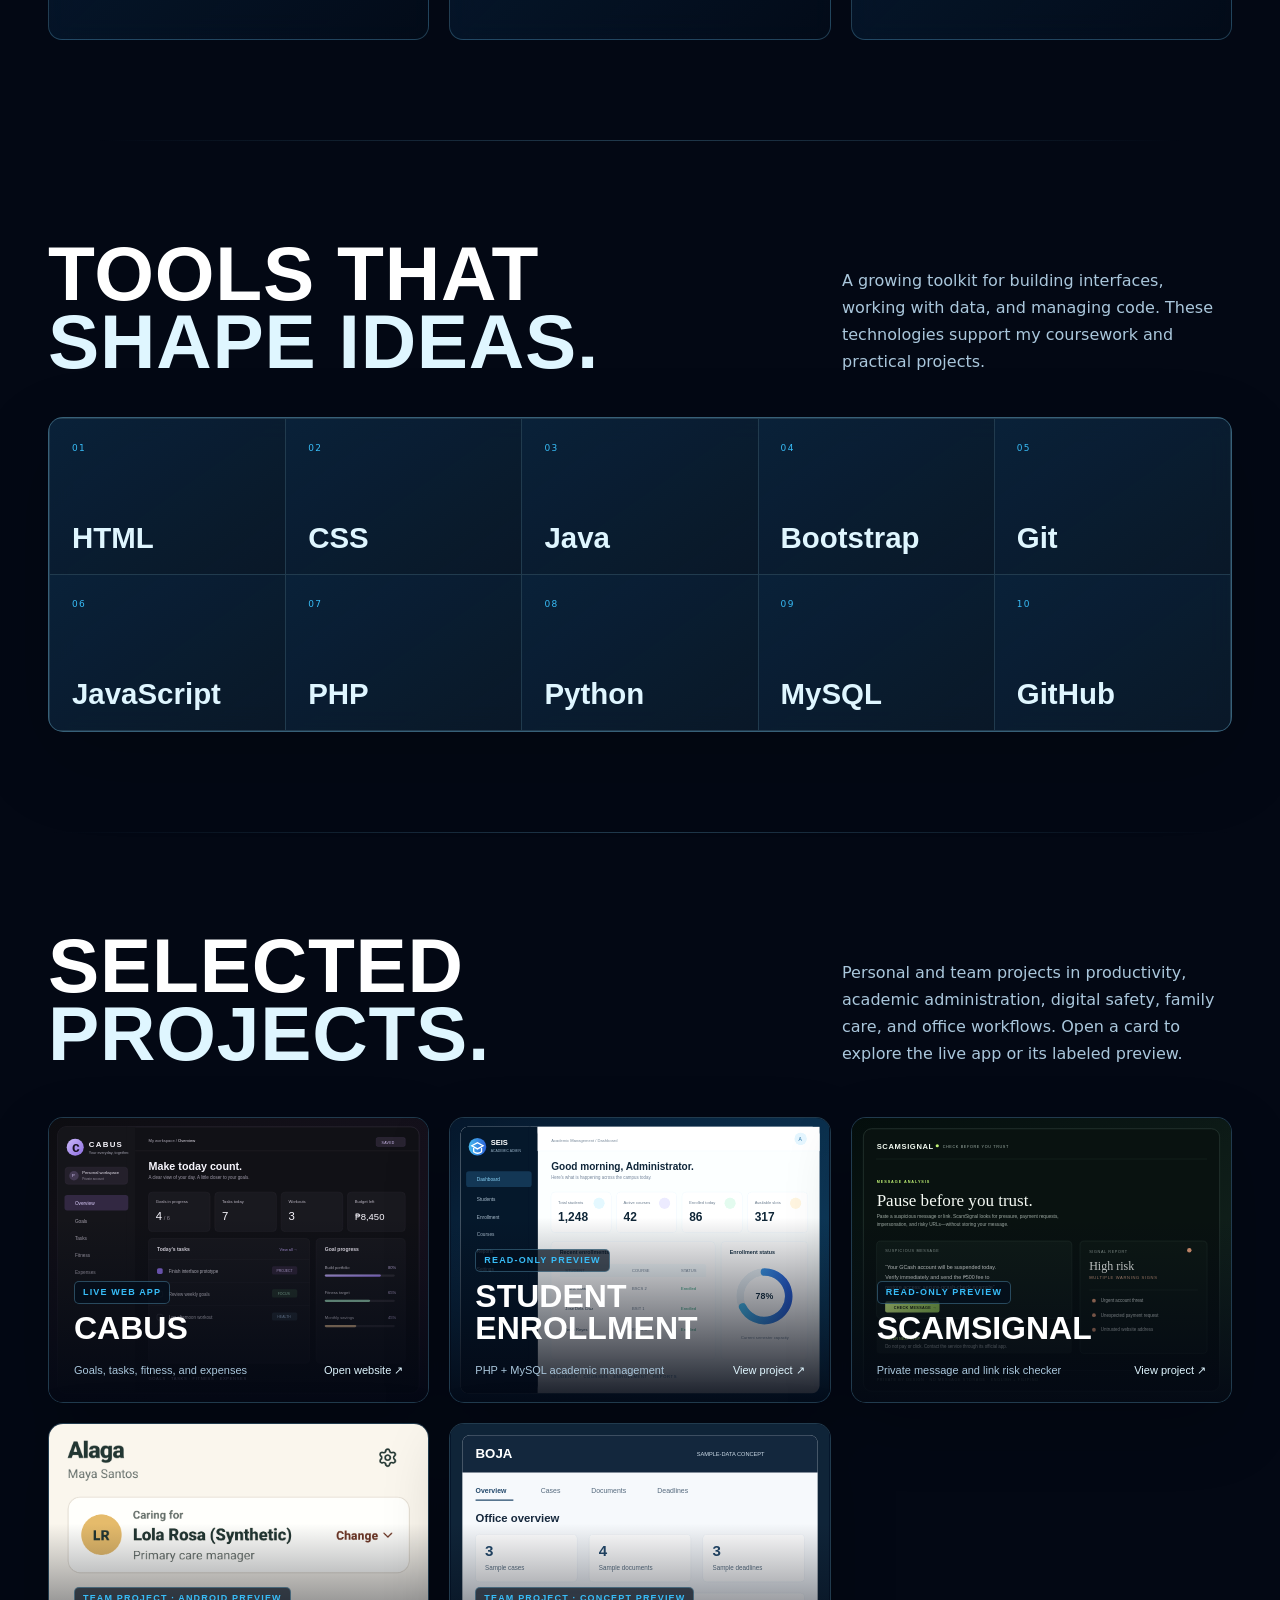
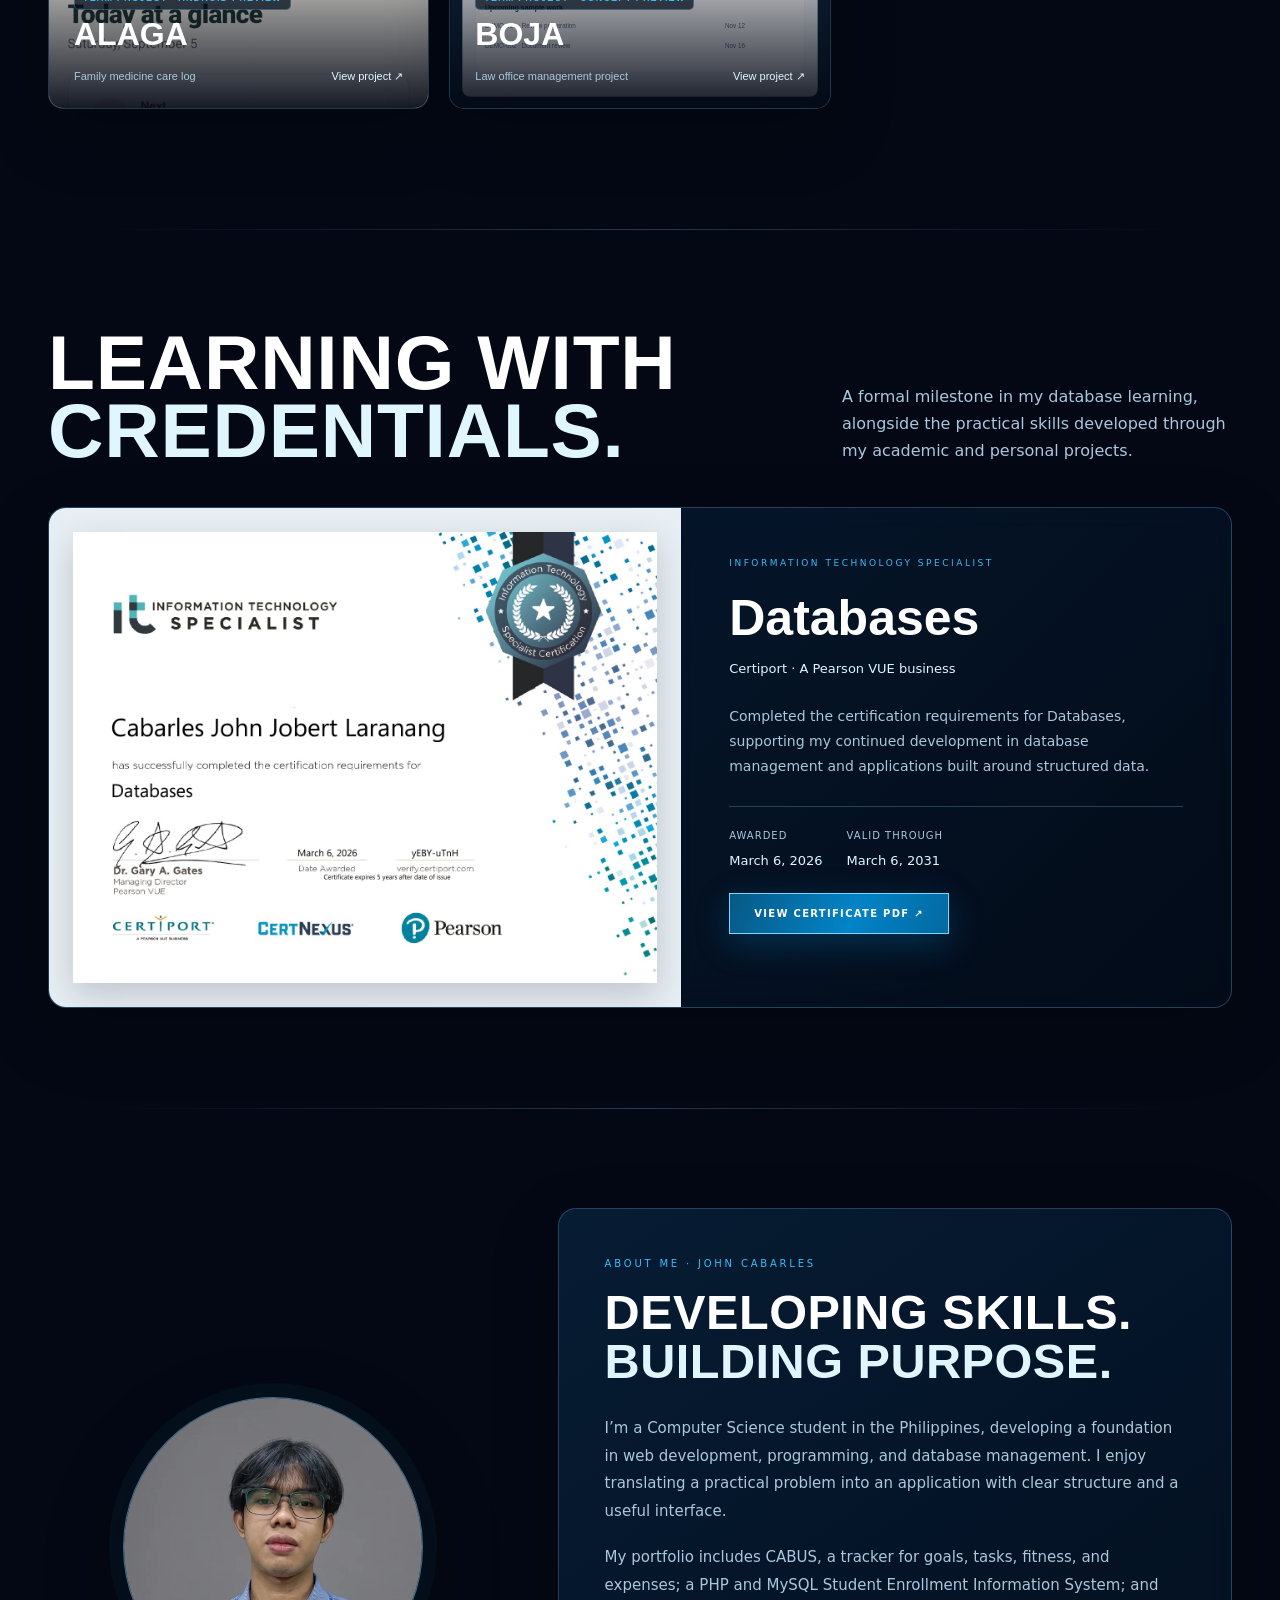
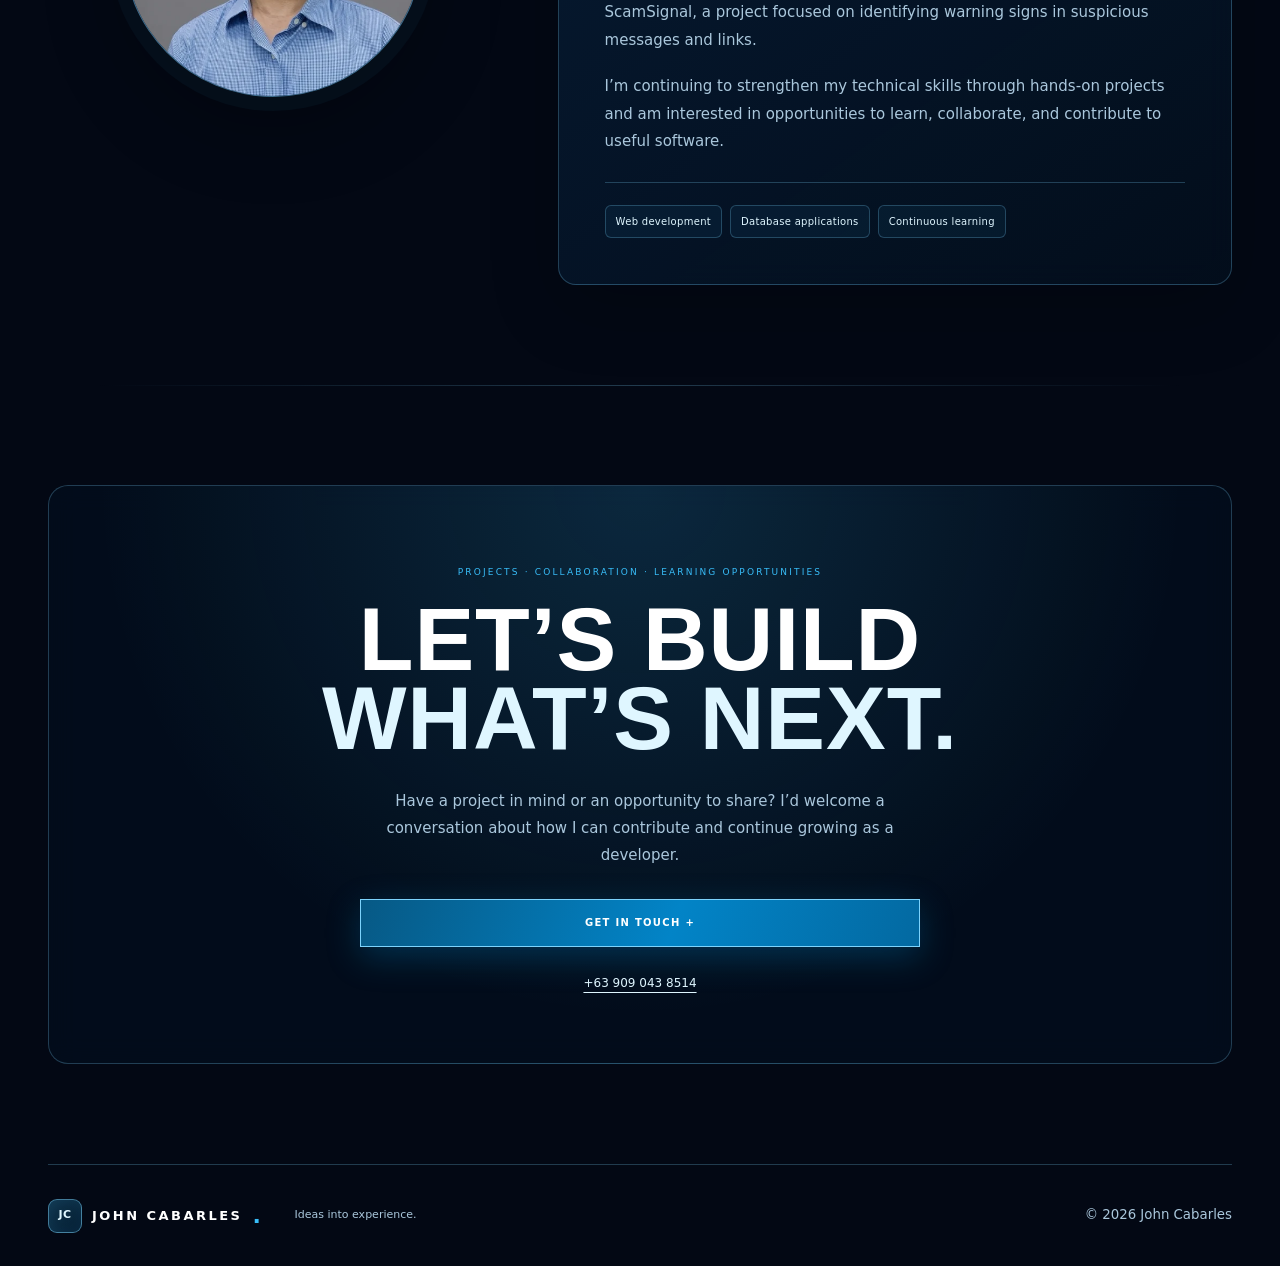
==== commit 787ec5b9: "fix: open browser-friendly contact options" ====
--- a/index.html
+++ b/index.html
@@ -6,8 +6,8 @@
   <meta name="theme-color" content="#030814">
   <meta name="description" content="John Cabarles is a Computer Science student building web applications with JavaScript, PHP, Python, and MySQL. Explore his productivity, enrollment, and digital safety projects.">
   <title>John Cabarles — Aimate Portfolio</title>
-  <link rel="stylesheet" href="styles.css?v=10">
-  <script src="script.js?v=4" defer></script>
+  <link rel="stylesheet" href="styles.css?v=11">
+  <script src="script.js?v=5" defer></script>
 </head>
 <body>
   <a class="skip" href="#main">Skip to content</a>
@@ -79,7 +79,19 @@
       <article class="glass story reveal"><p class="eyebrow">ABOUT ME · JOHN CABARLES</p><h2>DEVELOPING SKILLS.<br><span>BUILDING PURPOSE.</span></h2><p>I’m a Computer Science student in the Philippines, developing a foundation in web development, programming, and database management. I enjoy translating a practical problem into an application with clear structure and a useful interface.</p><p>My portfolio includes CABUS, a tracker for goals, tasks, fitness, and expenses; a PHP and MySQL Student Enrollment Information System; and ScamSignal, a project focused on identifying warning signs in suspicious messages and links.</p><p>I’m continuing to strengthen my technical skills through hands-on projects and am interested in opportunities to learn, collaborate, and contribute to useful software.</p><div class="profile-focus"><span>Web development</span><span>Database applications</span><span>Continuous learning</span></div></article>
     </section>
 
-    <section class="section shell" id="contact"><div class="glass cta reveal"><p>PROJECTS · COLLABORATION · LEARNING OPPORTUNITIES</p><h2>LET’S BUILD<br><span>WHAT’S NEXT.</span></h2><p class="contact-intro">Have a project in mind or an opportunity to share? I’d welcome a conversation about how I can contribute and continue growing as a developer.</p><div class="contact-links"><a class="button primary" href="mailto:j.cabarles.555471@umindanao.edu.ph">Get in touch</a><a href="tel:+639090438514">+63 909 043 8514</a></div></div></section>
+    <section class="section shell" id="contact"><div class="glass cta reveal"><p>PROJECTS · COLLABORATION · LEARNING OPPORTUNITIES</p><h2>LET’S BUILD<br><span>WHAT’S NEXT.</span></h2><p class="contact-intro">Have a project in mind or an opportunity to share? I’d welcome a conversation about how I can contribute and continue growing as a developer.</p>
+      <details class="contact-options">
+        <summary class="button primary">Get in touch</summary>
+        <div class="contact-panel">
+          <h3>Send me an email</h3>
+          <label for="contact-email">Email address</label>
+          <div class="email-copy"><input id="contact-email" type="text" value="j.cabarles.555471@umindanao.edu.ph" readonly spellcheck="false"><button class="button" id="copy-email" type="button" hidden>Copy email</button></div>
+          <p id="copy-email-status" role="status" aria-live="polite">You can select and copy the address, or choose an email option below.</p>
+          <div class="email-options"><a href="https://mail.google.com/mail/?view=cm&amp;fs=1&amp;to=j.cabarles.555471%40umindanao.edu.ph" target="_blank" rel="noreferrer">Write in Gmail ↗</a><a href="mailto:j.cabarles.555471@umindanao.edu.ph">Use your email app</a></div>
+        </div>
+      </details>
+      <p class="contact-phone"><a href="tel:+639090438514">+63 909 043 8514</a></p>
+    </div></section>
   </main>
 
   <footer class="footer shell"><a class="brand" href="#home"><span class="brand-mark">JC</span><span class="brand-name">JOHN CABARLES</span><span>.</span></a><p>Ideas into experience.</p><small>© 2026 John Cabarles</small></footer>
--- a/styles.css
+++ b/styles.css
@@ -29,6 +29,8 @@
 .story>.eyebrow{margin-bottom:14px}
 .contact-links{display:flex;align-items:center;justify-content:center;gap:26px}
 .contact-links>a:last-child{font-size:12px;color:var(--ice);text-decoration:underline;text-underline-offset:5px}
+.contact-options{width:min(560px,100%);margin:auto}.contact-options summary{display:table;margin:auto;list-style:none;cursor:pointer}.contact-options summary::-webkit-details-marker{display:none}.contact-options summary:after{content:" +"}.contact-options[open] summary:after{content:" −"}.contact-options summary:focus-visible,.contact-panel a:focus-visible,.contact-panel button:focus-visible,.contact-panel input:focus-visible{outline:2px solid var(--cyan);outline-offset:5px}
+.contact-panel{margin-top:24px;padding:24px;text-align:left;background:rgba(3,14,29,.92);border:1px solid var(--line);border-radius:12px}.contact-panel h3{margin:0 0 22px;font-size:24px;line-height:1.2}.contact-panel label{display:block;color:var(--muted);font-size:12px;margin-bottom:8px}.email-copy{display:flex;flex-wrap:wrap;gap:10px}.email-copy input{flex:1 1 290px;min-width:0;width:100%;padding:12px;border:1px solid var(--line);border-radius:5px;background:#071a33;color:var(--ice);font:13px/1.6 ui-sans-serif,system-ui,sans-serif}.email-copy button{flex:0 0 auto;background:rgba(56,189,248,.1);border-radius:5px}.contact-panel [role=status]{margin:14px 0 20px;font-size:12px;color:var(--muted);line-height:1.7}.email-options{display:flex;flex-wrap:wrap;gap:12px 24px}.email-options a,.contact-phone a{color:var(--ice);font-size:12px;text-decoration:underline;text-underline-offset:5px}.cta .contact-phone{margin:26px 0 0;letter-spacing:0}
 .story{border-radius:18px;background:linear-gradient(145deg,rgba(7,31,55,.92),rgba(3,14,29,.86));box-shadow:0 24px 70px rgba(0,0,0,.2)}
 .story h2{font-size:clamp(32px,3.8vw,54px);line-height:1.02;overflow-wrap:anywhere}
 .story p{font-size:15px;line-height:1.85}.story .eyebrow{font-size:10px;color:var(--cyan)}
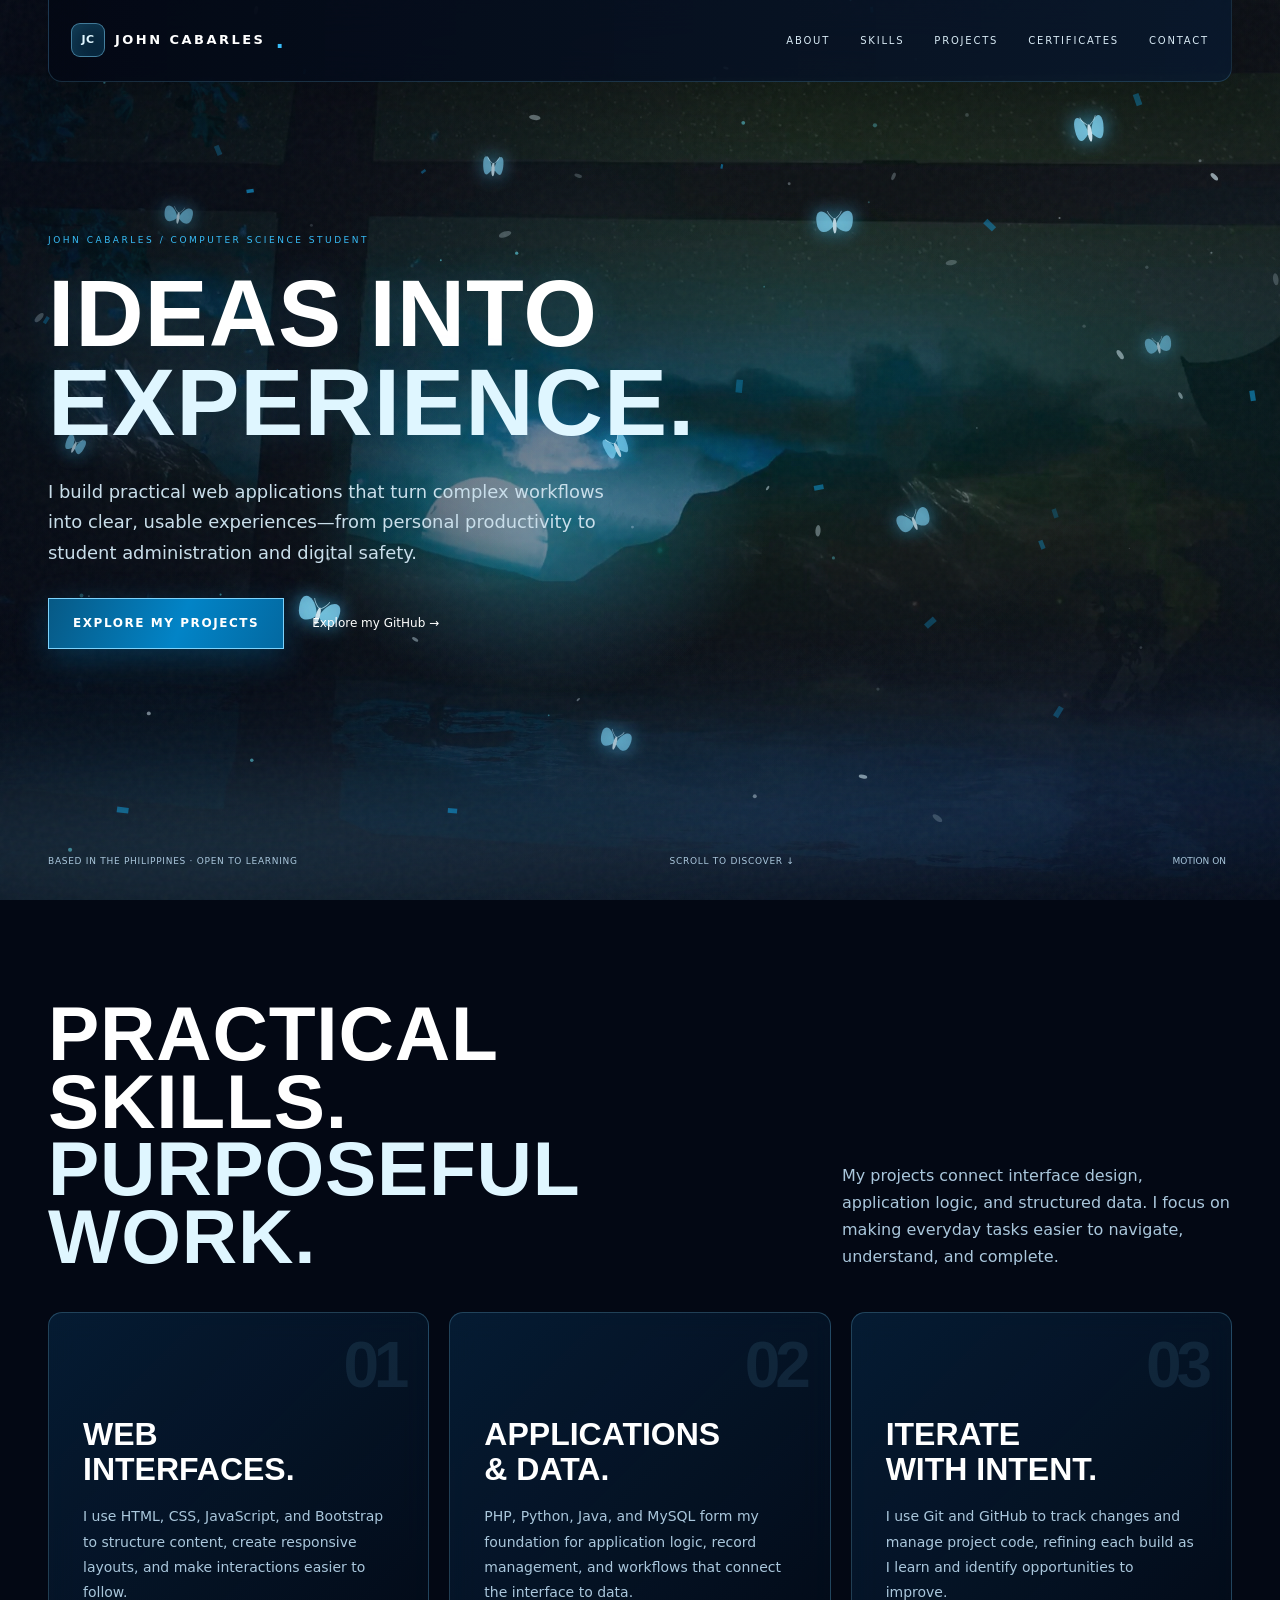
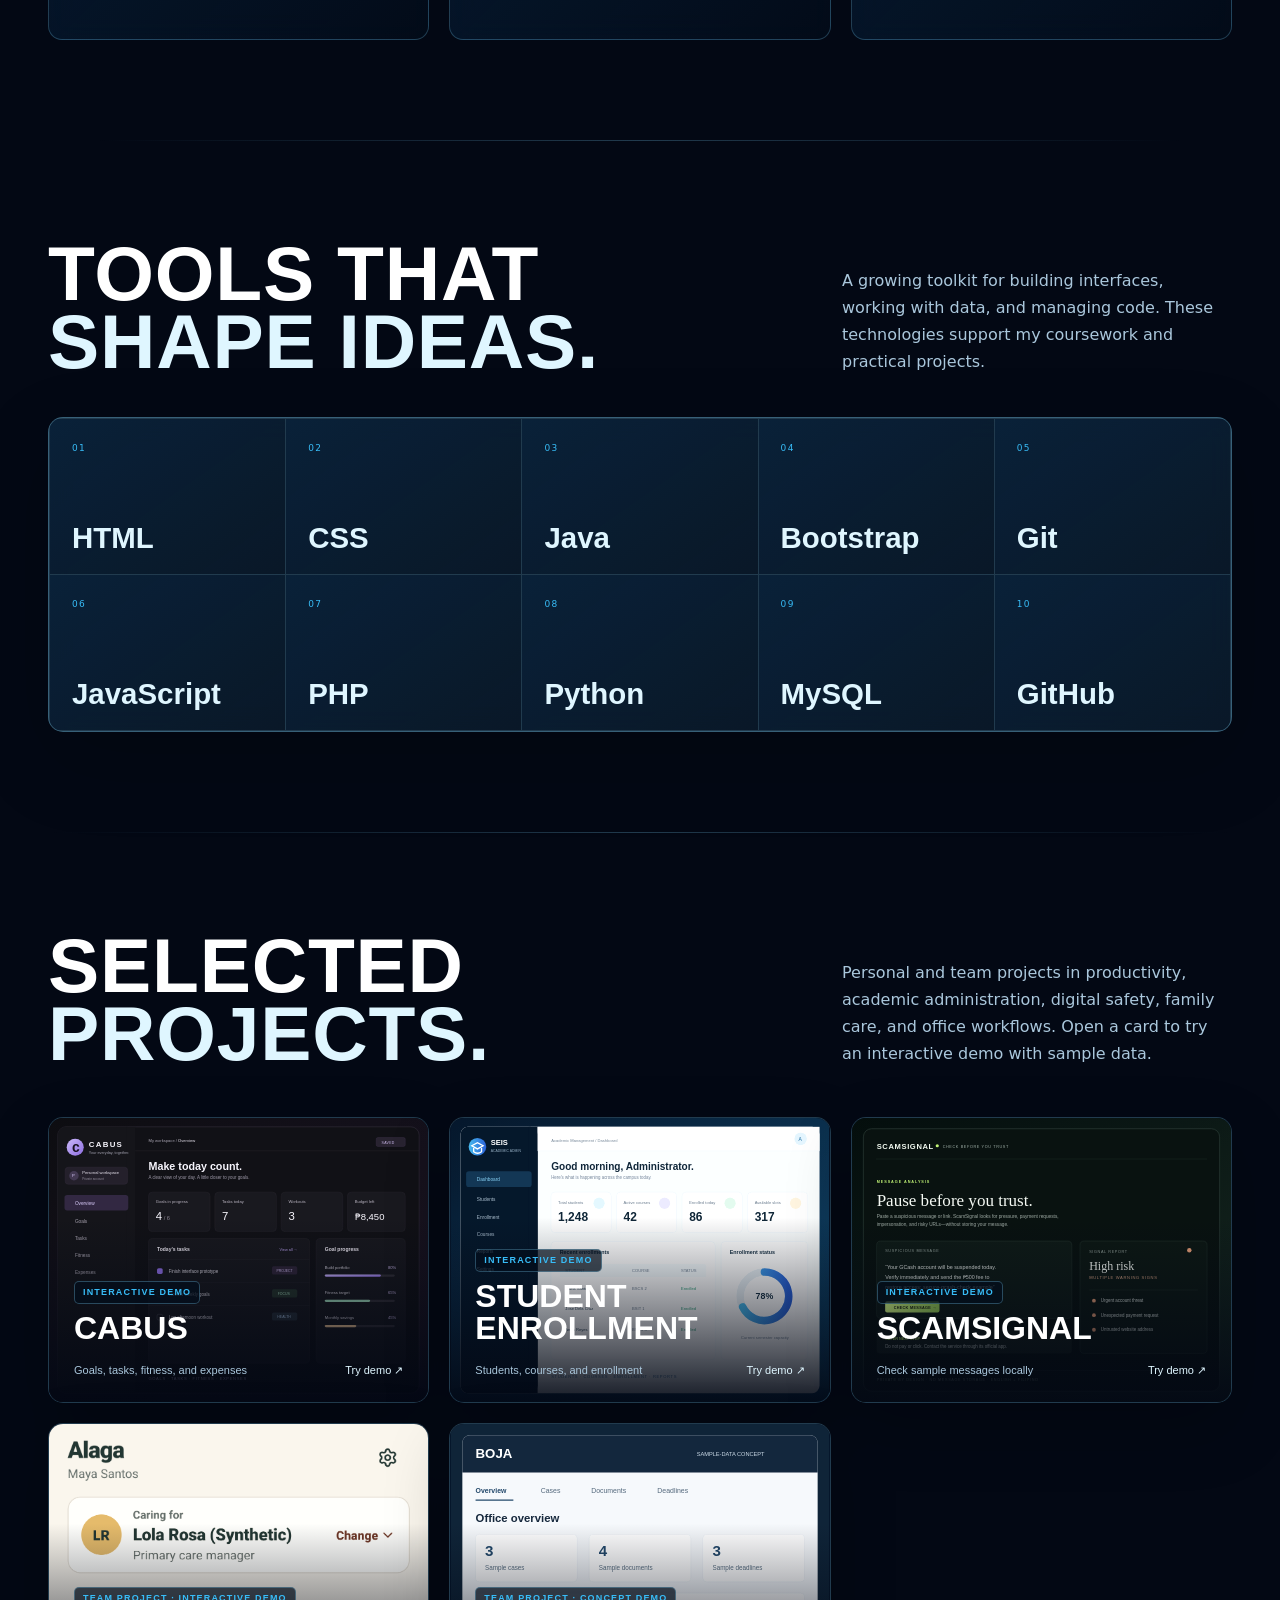
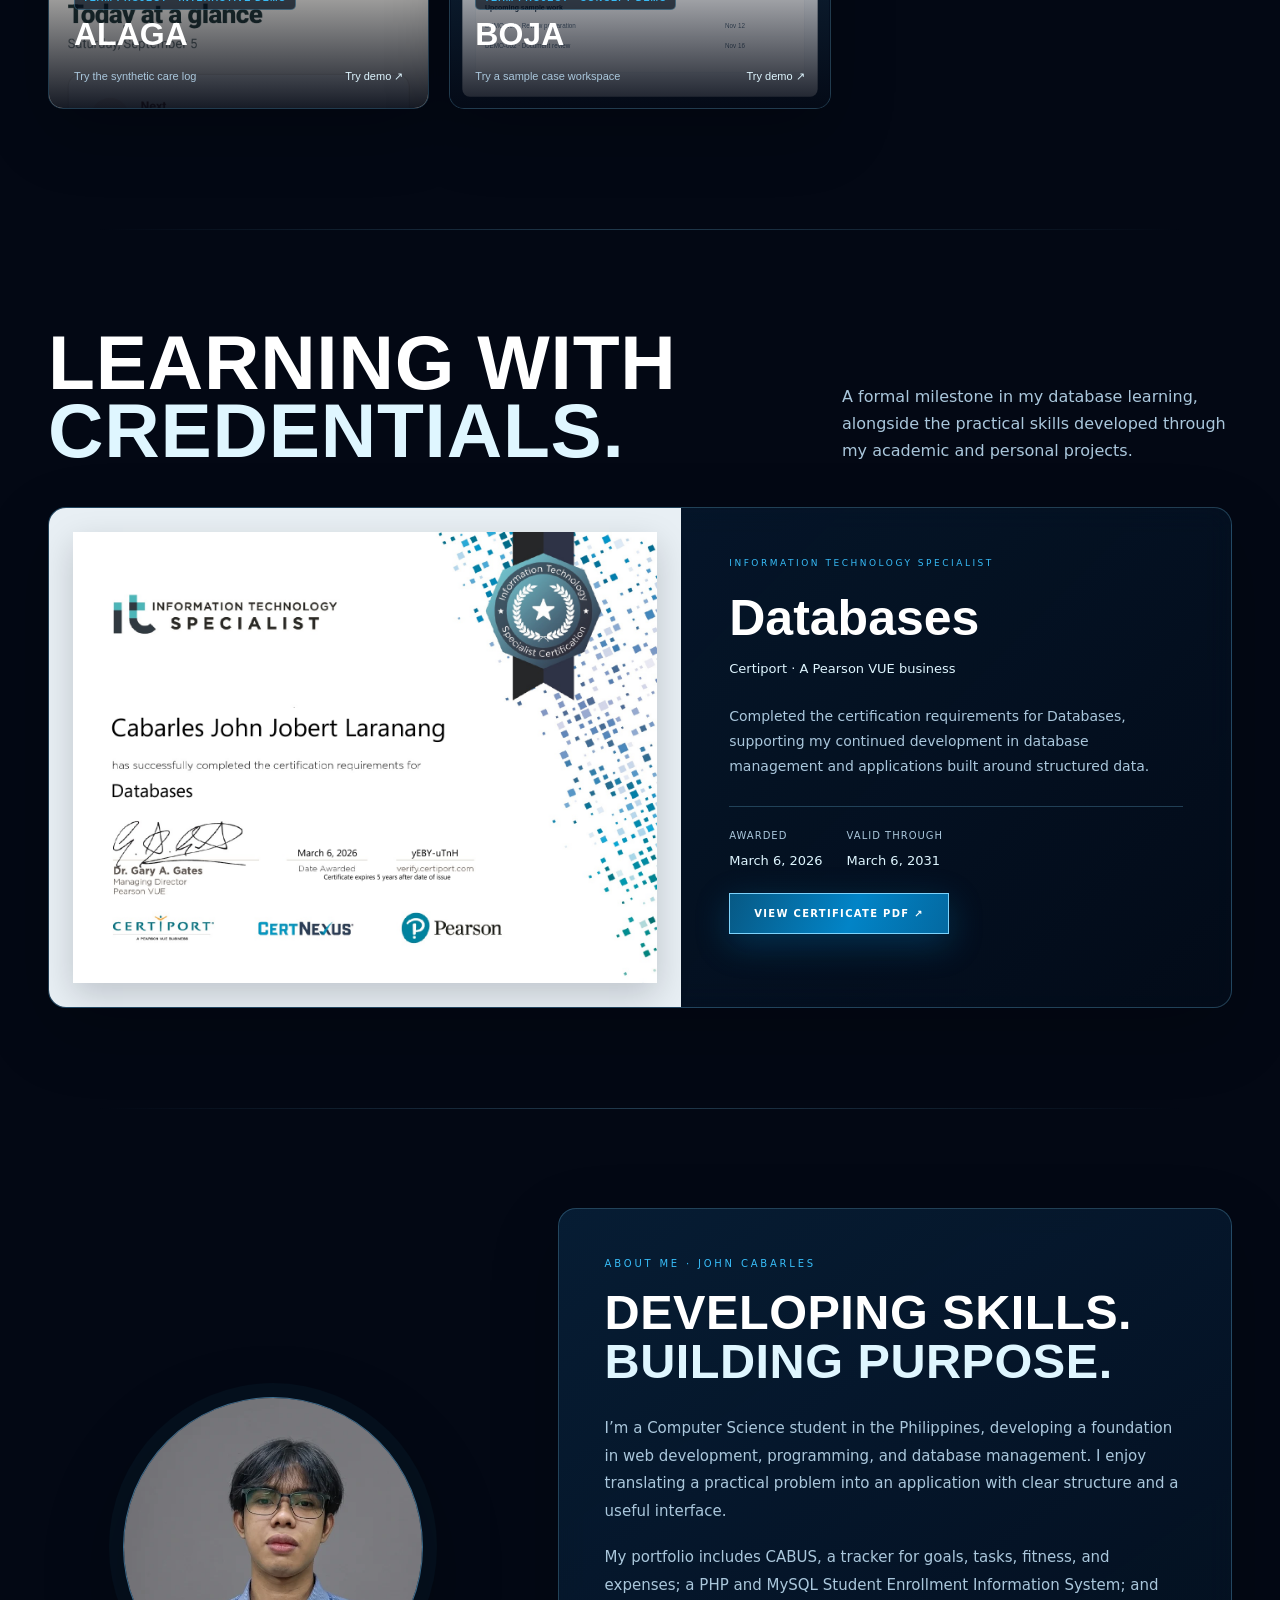
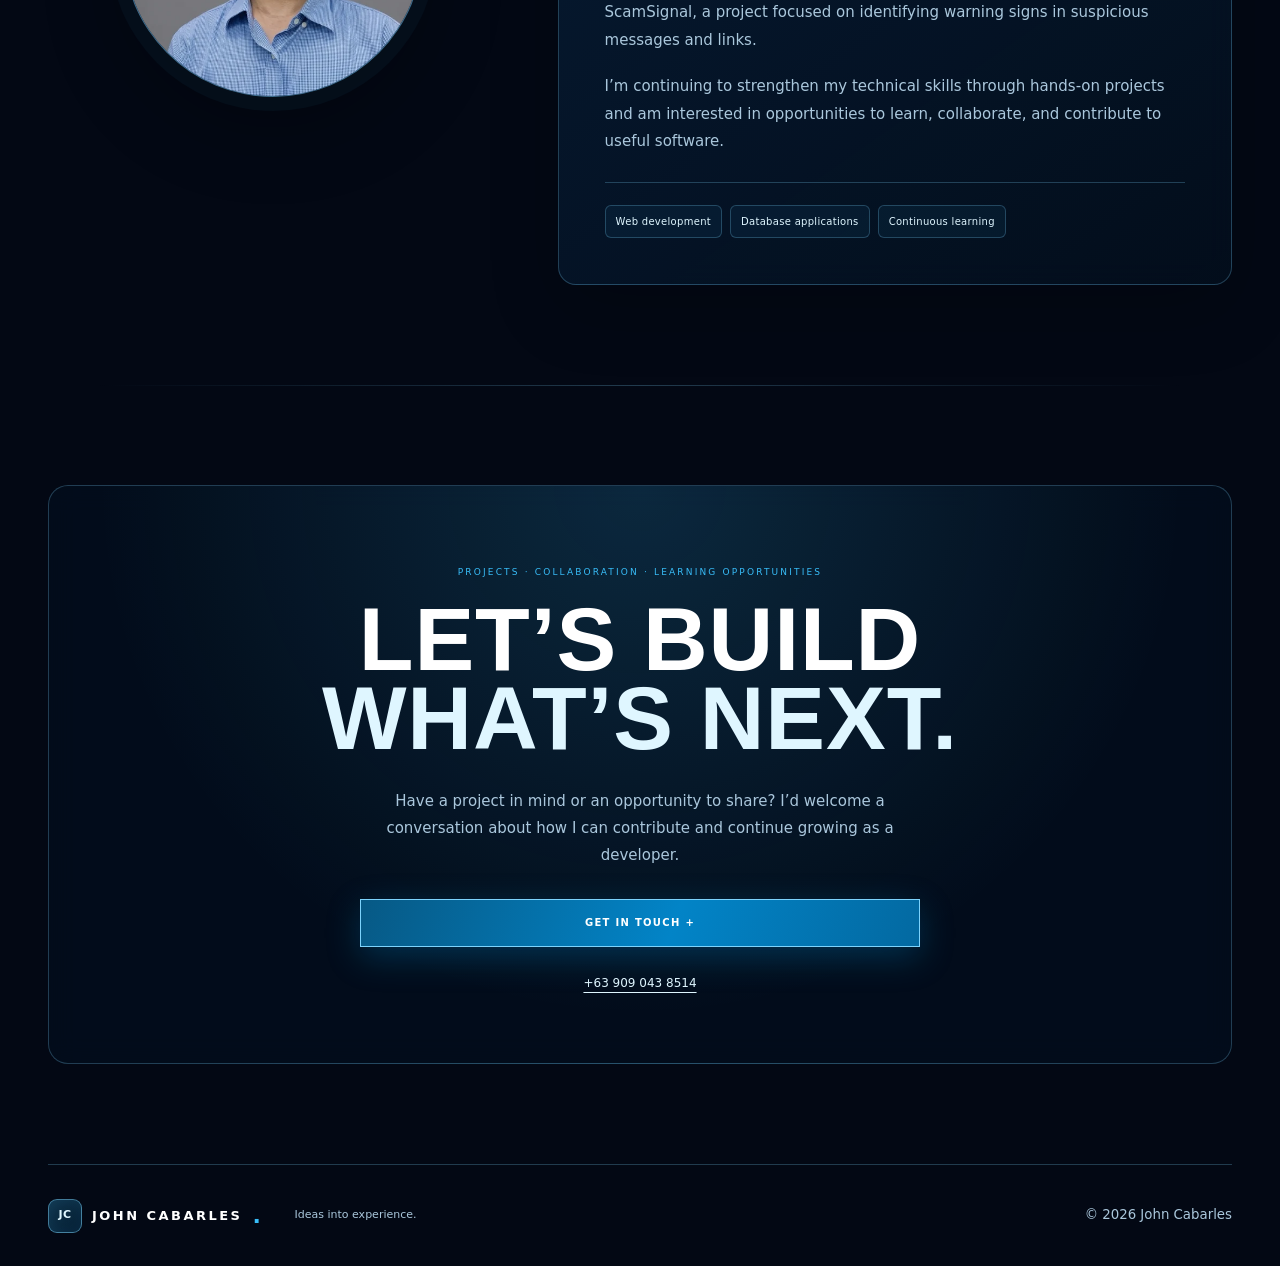
==== commit 97c39177: "feat: make all portfolio projects interactive demos" ====
--- a/index.html
+++ b/index.html
@@ -56,13 +56,13 @@
     </section>
 
     <section class="section collection" id="projects">
-      <header class="section-head shell reveal"><h2>SELECTED<br><span>PROJECTS.</span></h2><p>Personal and team projects in productivity, academic administration, digital safety, family care, and office workflows. Open a card to explore the live app or its labeled preview.</p></header>
+      <header class="section-head shell reveal"><h2>SELECTED<br><span>PROJECTS.</span></h2><p>Personal and team projects in productivity, academic administration, digital safety, family care, and office workflows. Open a card to try an interactive demo with sample data.</p></header>
       <div class="gallery">
-        <a class="clip project-clip reveal" href="https://cabus-tracker.repulse-coach-worker.workers.dev/" target="_blank" rel="noreferrer" aria-label="Open the live CABUS website"><img src="assets/CABUS.svg" alt="CABUS four-in-one tracker dashboard"><span><em>LIVE WEB APP</em>CABUS<small>Goals, tasks, fitness, and expenses <i>Open website ↗</i></small></span></a>
-        <a class="clip project-clip reveal" href="https://ling-cosmos.github.io/Student-Enrollment-Information-System-Public/" target="_blank" rel="noreferrer" aria-label="Open Student Enrollment read-only preview"><img src="assets/SEIS.svg" alt="Student Enrollment Information System dashboard"><span><em>READ-ONLY PREVIEW</em>STUDENT ENROLLMENT<small>PHP + MySQL academic management <i>View project ↗</i></small></span></a>
-        <a class="clip project-clip reveal" href="https://ling-cosmos.github.io/scamsignal/" target="_blank" rel="noreferrer" aria-label="Open ScamSignal read-only preview"><img src="assets/ScamSignal.svg" alt="ScamSignal suspicious-message checker"><span><em>READ-ONLY PREVIEW</em>SCAMSIGNAL<small>Private message and link risk checker <i>View project ↗</i></small></span></a>
-        <a class="clip project-clip alaga-preview reveal" href="previews/alaga.html" aria-label="Open Alaga team project Android screenshot preview"><img src="previews/assets/alaga-home.png" alt="Alaga Android screenshot with synthetic patient care information" loading="lazy"><span><em>TEAM PROJECT · ANDROID PREVIEW</em>ALAGA<small>Family medicine care log <i>View project ↗</i></small></span></a>
-        <a class="clip project-clip reveal" href="previews/boja.html" aria-label="Open Boja team project sample-data concept preview"><img src="assets/Boja.svg" alt="Boja illustrative office workspace with sample cases and deadlines" loading="lazy"><span><em>TEAM PROJECT · CONCEPT PREVIEW</em>BOJA<small>Law office management project <i>View project ↗</i></small></span></a>
+        <a class="clip project-clip reveal" href="previews/cabus/index.html" aria-label="Try CABUS interactive demo"><img src="assets/CABUS.svg" alt="CABUS four-in-one tracker dashboard"><span><em>INTERACTIVE DEMO</em>CABUS<small>Goals, tasks, fitness, and expenses <i>Try demo ↗</i></small></span></a>
+        <a class="clip project-clip reveal" href="previews/seis.html" aria-label="Try Student Enrollment interactive demo"><img src="assets/SEIS.svg" alt="Student Enrollment Information System dashboard"><span><em>INTERACTIVE DEMO</em>STUDENT ENROLLMENT<small>Students, courses, and enrollment <i>Try demo ↗</i></small></span></a>
+        <a class="clip project-clip reveal" href="previews/scamsignal.html" aria-label="Try ScamSignal interactive demo"><img src="assets/ScamSignal.svg" alt="ScamSignal suspicious-message checker"><span><em>INTERACTIVE DEMO</em>SCAMSIGNAL<small>Check sample messages locally <i>Try demo ↗</i></small></span></a>
+        <a class="clip project-clip alaga-preview reveal" href="previews/alaga.html" aria-label="Try Alaga team project interactive demo"><img src="previews/assets/alaga-home.png" alt="Alaga Android screenshot with synthetic patient care information" loading="lazy"><span><em>TEAM PROJECT · INTERACTIVE DEMO</em>ALAGA<small>Try the synthetic care log <i>Try demo ↗</i></small></span></a>
+        <a class="clip project-clip reveal" href="previews/boja.html" aria-label="Try Boja team project interactive concept demo"><img src="assets/Boja.svg" alt="Boja illustrative office workspace with sample cases and deadlines" loading="lazy"><span><em>TEAM PROJECT · CONCEPT DEMO</em>BOJA<small>Try a sample case workspace <i>Try demo ↗</i></small></span></a>
       </div>
     </section>
 
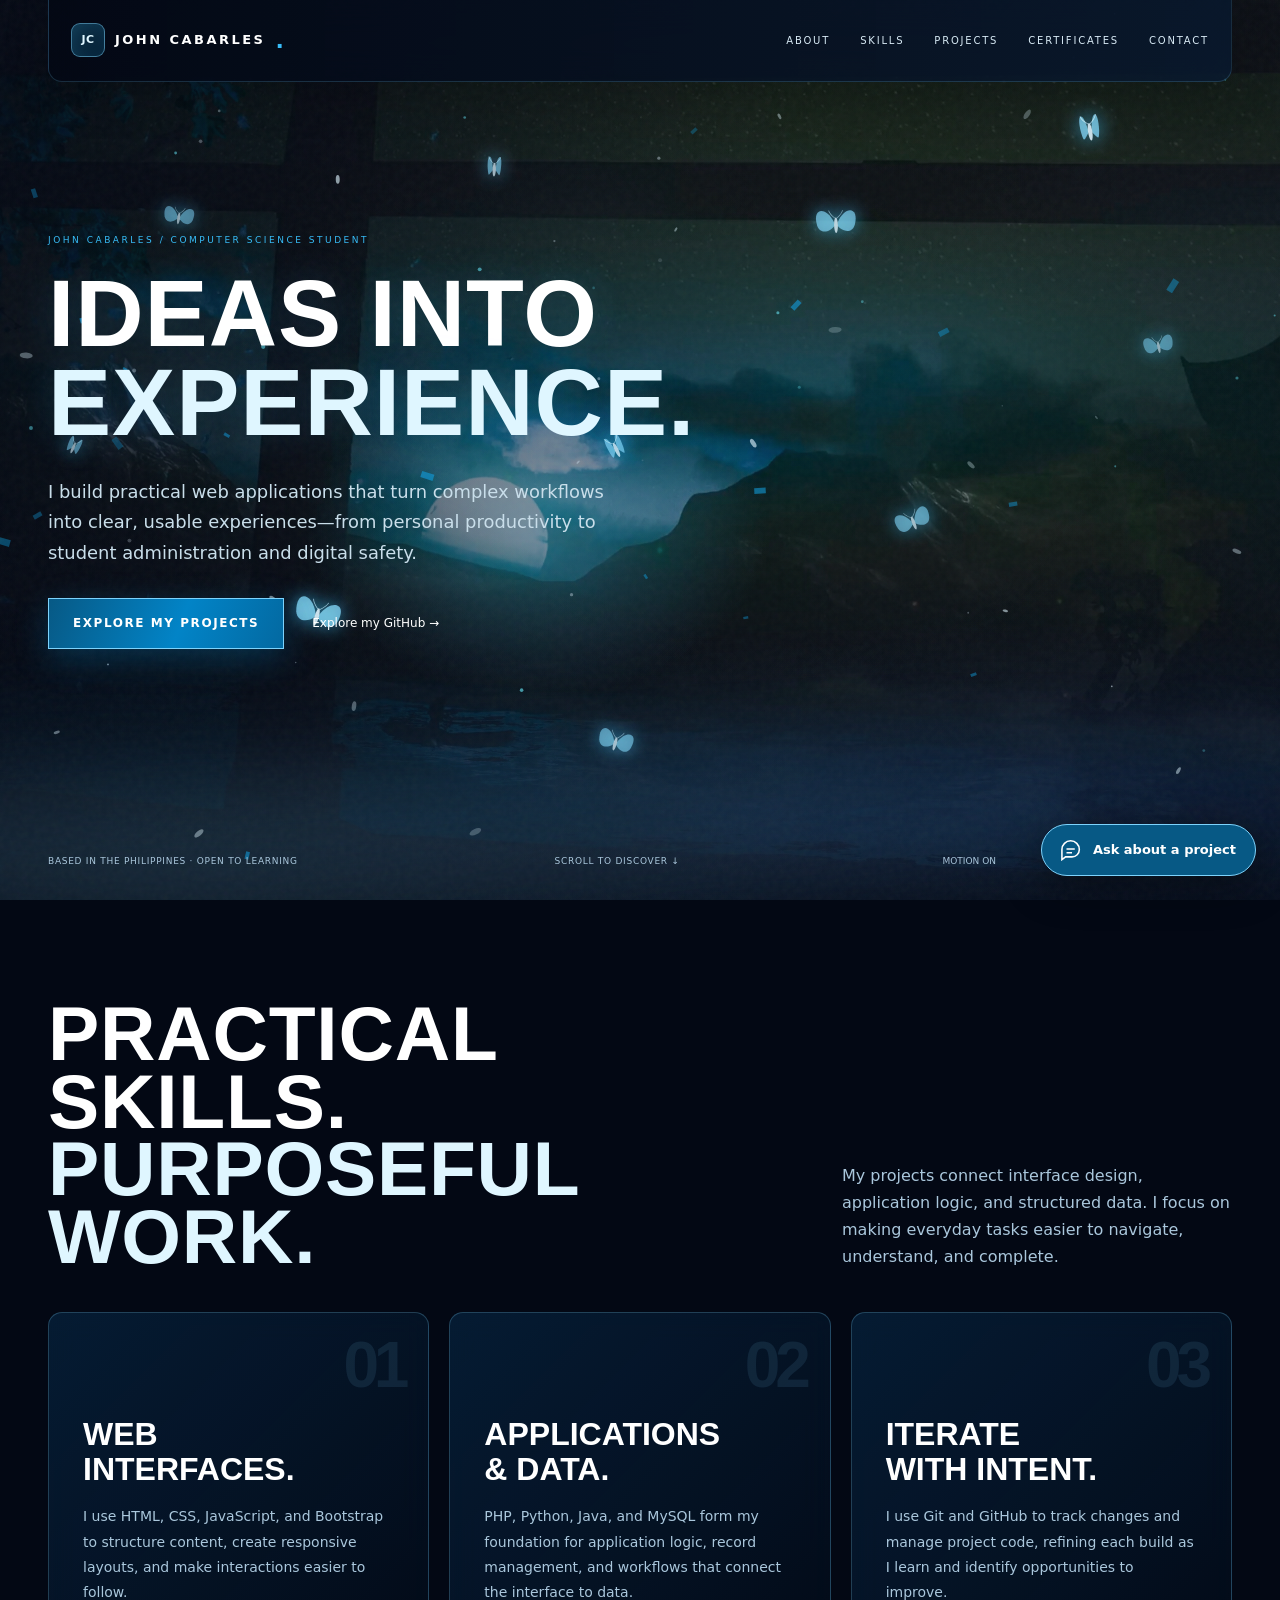
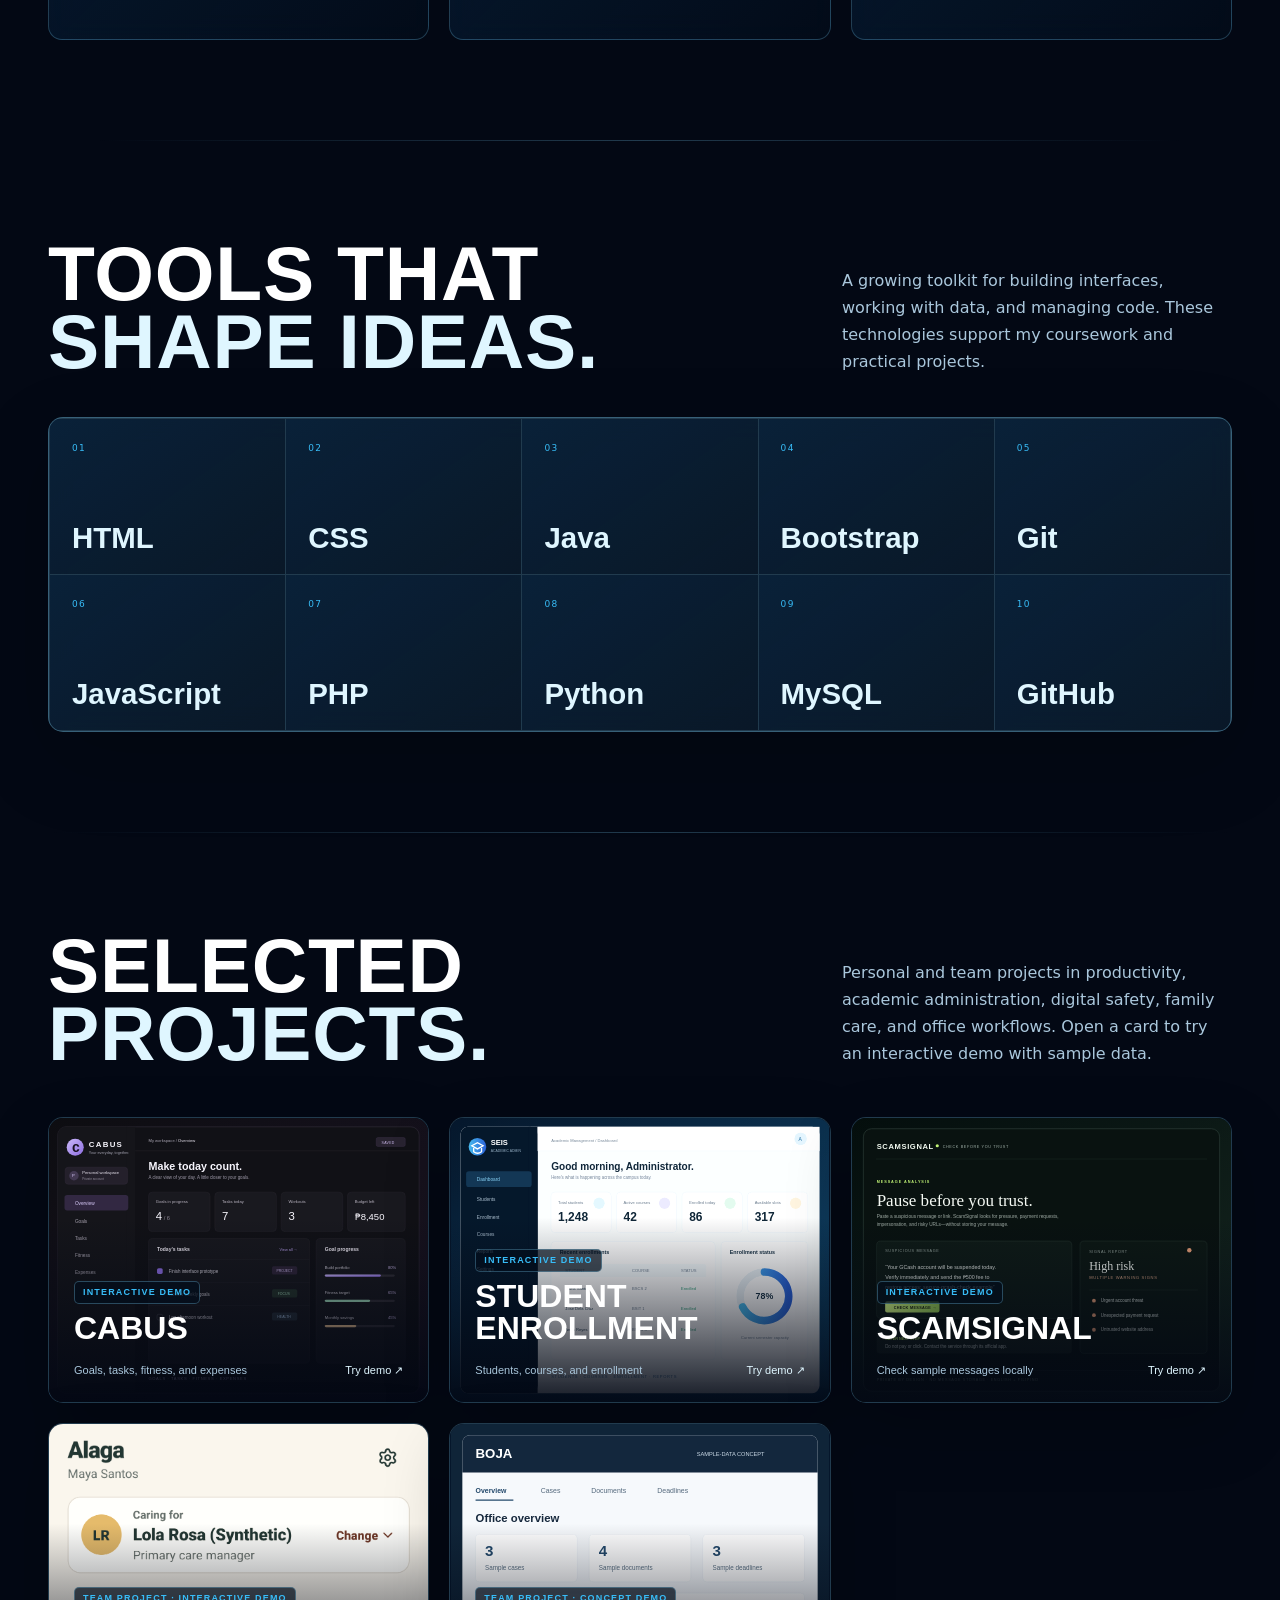
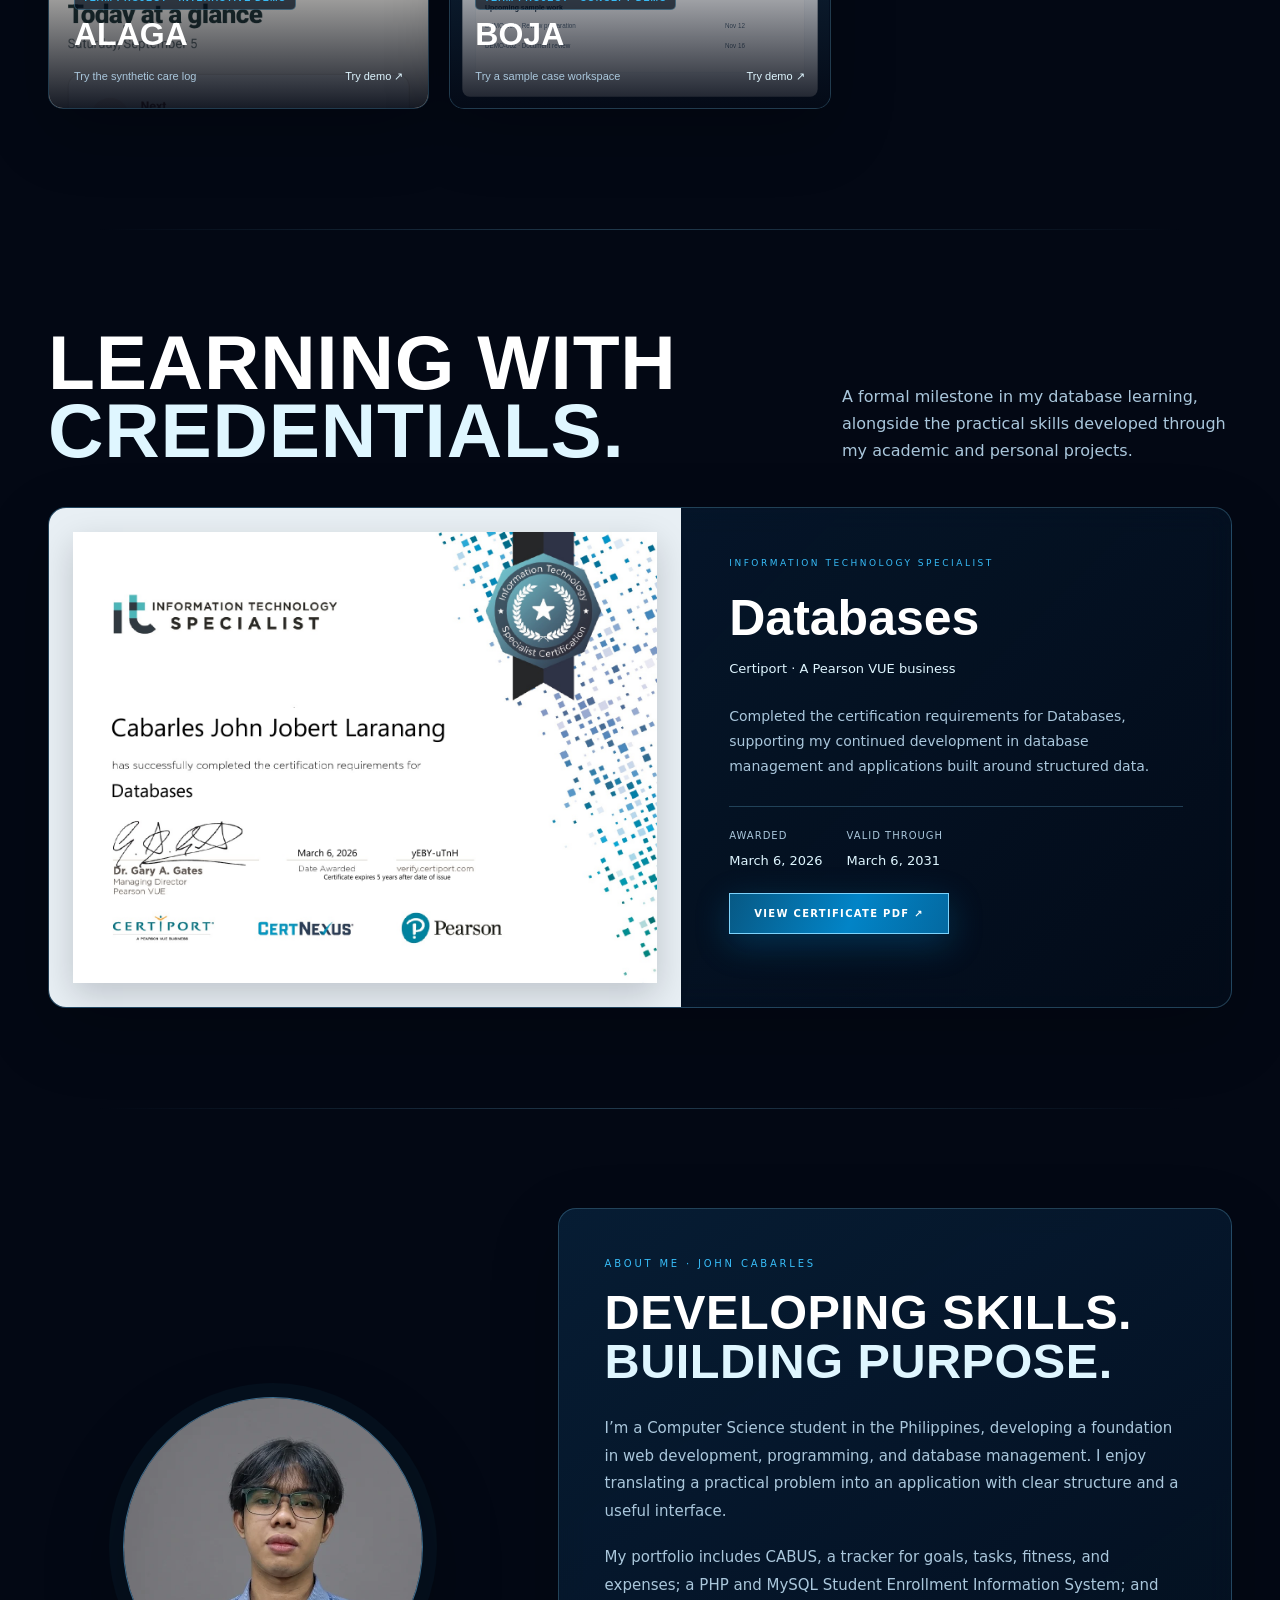
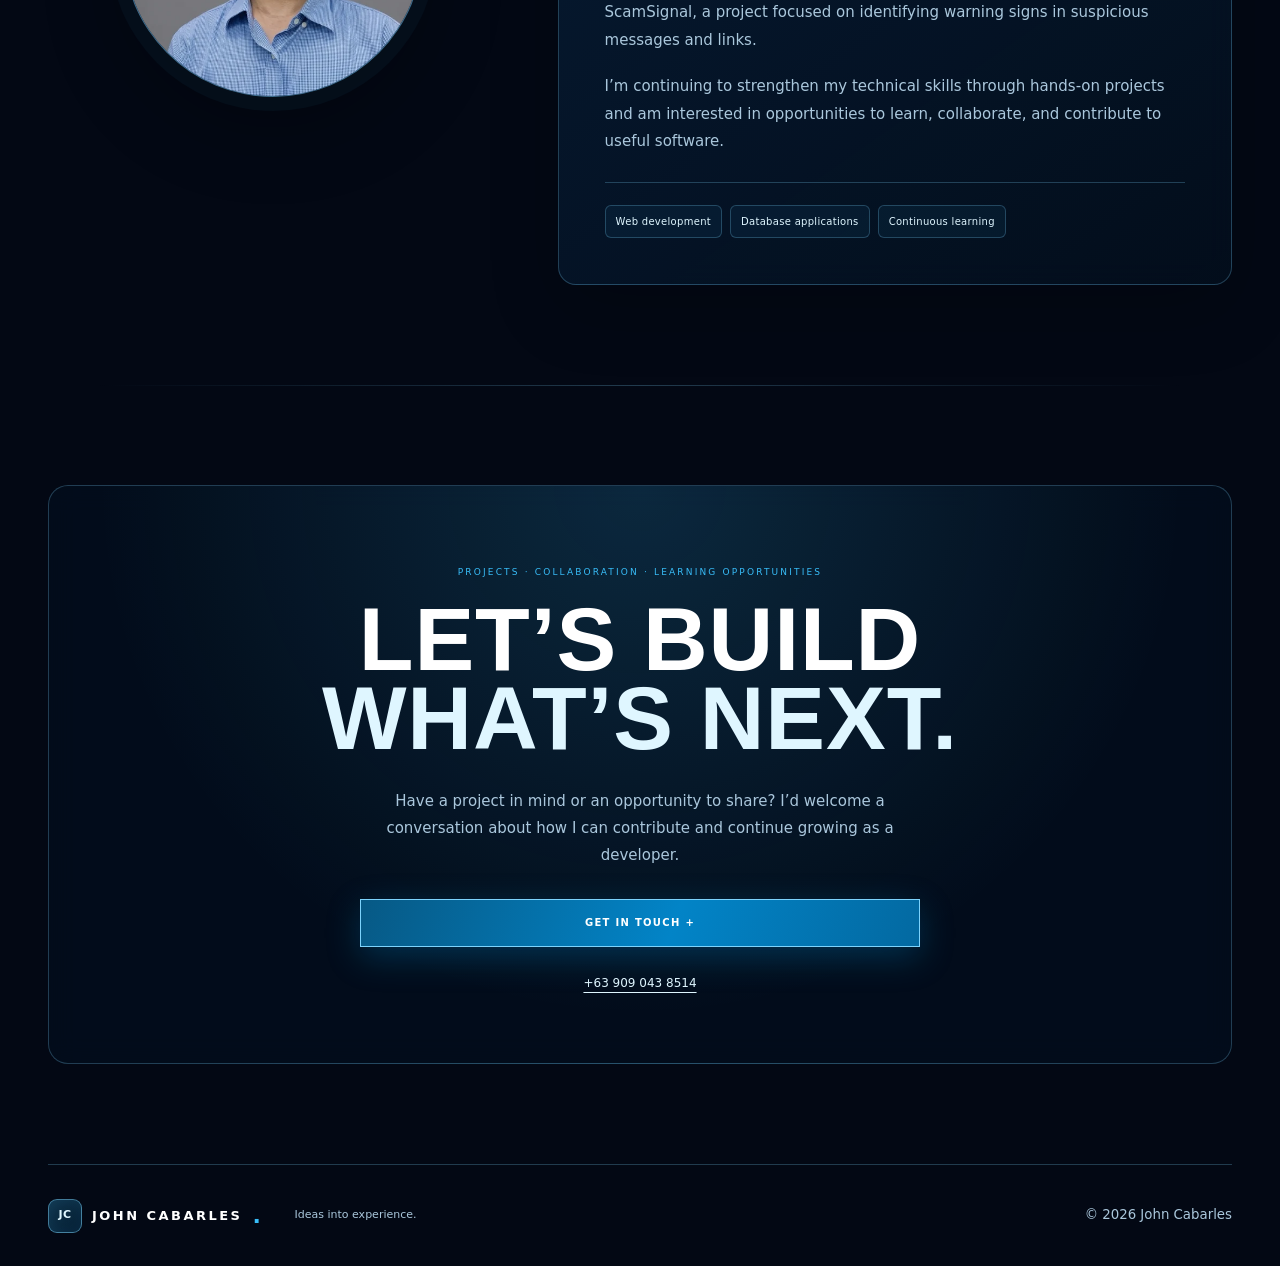
==== commit a0425c2f: "feat: add portfolio FAQ and client inquiry chatbot" ====
--- a/index.html
+++ b/index.html
@@ -8,6 +8,8 @@
   <title>John Cabarles — Aimate Portfolio</title>
   <link rel="stylesheet" href="styles.css?v=11">
   <script src="script.js?v=5" defer></script>
+  <link rel="stylesheet" href="chat.css?v=1">
+  <script type="module" src="chat-widget.mjs?v=1"></script>
 </head>
 <body>
   <a class="skip" href="#main">Skip to content</a>
@@ -96,5 +98,22 @@
 
   <footer class="footer shell"><a class="brand" href="#home"><span class="brand-mark">JC</span><span class="brand-name">JOHN CABARLES</span><span>.</span></a><p>Ideas into experience.</p><small>© 2026 John Cabarles</small></footer>
 
+  <button class="chat-launcher" id="chat-launcher" type="button" aria-controls="portfolio-chat" aria-expanded="false" hidden><svg viewBox="0 0 24 24" fill="none" stroke="currentColor" stroke-width="1.7" aria-hidden="true"><path d="M20 11.5a8 8 0 0 1-8 8H5l-4 3v-11a9 9 0 0 1 19 0Z"/><path d="M6 11h9m-9 4h6"/></svg>Ask about a project</button>
+  <section class="chat-widget" id="portfolio-chat" role="dialog" aria-modal="false" aria-labelledby="chat-title" hidden>
+    <header class="chat-heading"><div><h2 id="chat-title">John’s portfolio guide</h2><p>Automated FAQ &amp; project inquiries</p></div><button class="chat-close" id="chat-close" type="button" aria-label="Close portfolio chat">×</button></header>
+    <div class="chat-toolbar"><button id="chat-contact" type="button">Contact John</button><button id="chat-new" type="button">New chat</button></div>
+    <div class="chat-conversation" id="chat-conversation">
+      <div class="chat-log" id="chat-log" role="log" aria-label="Portfolio chat messages" aria-live="polite" aria-relevant="additions text"></div>
+      <div class="chat-suggestions" id="chat-suggestions" aria-label="Suggested questions"></div>
+      <form class="chat-form" id="chat-form"><label class="chat-sr-only" for="chat-message">Message to portfolio guide</label><textarea id="chat-message" maxlength="700" rows="1" placeholder="Ask about skills, projects, or an inquiry…" required></textarea><button type="submit">Send</button></form>
+      <p class="chat-privacy">Chat stays in this visit. You choose what to send by email.</p>
+    </div>
+    <div class="chat-review" id="chat-review" hidden>
+      <button class="chat-back" id="chat-back" type="button">← Back to chat</button><h3>Review your inquiry</h3><p>You can edit the draft below before opening your email service.</p><p class="chat-recipient">To: <span id="chat-recipient"></span></p>
+      <label for="chat-summary">Inquiry draft</label><textarea id="chat-summary" maxlength="5000" rows="8"></textarea>
+      <div class="chat-draft-actions"><a id="chat-gmail" href="https://mail.google.com/mail/" target="_blank" rel="noreferrer">Open Gmail draft ↗</a><button id="chat-copy" type="button">Copy inquiry</button></div>
+      <a class="chat-email-app" id="chat-email-app" href="mailto:j.cabarles.555471@umindanao.edu.ph">Use your email app</a><p id="chat-draft-status" role="status" aria-live="polite"></p>
+    </div>
+  </section>
 </body>
 </html>
--- a/chat.css
+++ b/chat.css
@@ -0,0 +1,5 @@
+.chat-launcher{position:fixed;right:24px;bottom:24px;z-index:40;display:flex;align-items:center;gap:10px;min-height:52px;padding:13px 19px;border:1px solid #7dd3fc;border-radius:28px;background:#075985;color:#fff;box-shadow:0 10px 40px #0006;font-size:13px;font-weight:700}.chat-launcher svg{width:22px;height:22px;flex:none}.chat-launcher[hidden],.chat-widget[hidden],.chat-widget [hidden]{display:none!important}
+.chat-widget{position:fixed;right:24px;bottom:90px;z-index:41;width:min(420px,calc(100vw - 32px));height:min(670px,calc(100dvh - 114px));display:flex;flex-direction:column;overflow:hidden;border:1px solid #3a6682;border-radius:18px;background:#071827;color:#e8f5ff;box-shadow:0 24px 80px #0009;font:14px/1.6 ui-sans-serif,system-ui,sans-serif;color-scheme:dark}.chat-widget *{box-sizing:border-box}.chat-widget button,.chat-widget input,.chat-widget textarea{font:inherit}.chat-widget button{color:inherit;cursor:pointer}.chat-heading{display:flex;align-items:center;justify-content:space-between;gap:10px;padding:16px 18px;background:#0c2940;border-bottom:1px solid #24455e;flex-shrink:0}.chat-widget h2{margin:0;font-size:17px;line-height:1.3}.chat-heading p{margin:3px 0 0;color:#b1ccdd;font-size:11px}.chat-close{width:38px;height:38px;flex:none;border:1px solid #3a6682;border-radius:8px;background:transparent;font-size:24px!important}.chat-toolbar{display:flex;gap:14px;padding:9px 18px;border-bottom:1px solid #24455e;flex-shrink:0}.chat-toolbar button,.chat-back{padding:4px 0;border:0;background:transparent;font-size:11px;color:#b9d9ed;text-decoration:underline;text-underline-offset:4px}.chat-conversation{display:flex;flex-direction:column;flex:1;min-height:0}.chat-log{flex:1;min-height:0;overflow-y:auto;overscroll-behavior:contain;padding:18px;scrollbar-width:thin;scrollbar-color:#426783 #071827}.chat-message{margin-bottom:16px;padding:13px 14px;border:1px solid #29495f;border-radius:11px;background:#102b40;overflow-wrap:anywhere}.chat-message:last-child{margin-bottom:0}.chat-visitor{background:#075075;border-color:#21779e;margin-left:32px}.chat-author{display:block;color:#9edafa;font-size:10px;font-weight:700;margin-bottom:4px}.chat-visitor .chat-author{color:#d4efff}.chat-message p{margin:0;white-space:pre-wrap;font-size:13px;line-height:1.75}.chat-links{display:flex;flex-wrap:wrap;gap:7px;margin-top:12px}.chat-links a{display:inline-block;color:#dff6ff;text-decoration:underline;text-underline-offset:3px;font-size:12px;padding:4px 6px;border-radius:4px;background:#ffffff09}.chat-suggestions{display:flex;flex-wrap:wrap;gap:7px;padding:12px 16px 4px;flex-shrink:0}.chat-suggestions button{padding:7px 10px;min-height:35px;border:1px solid #426783;border-radius:16px;background:#102b40;font-size:11px}.chat-form{display:flex;align-items:end;gap:8px;margin:0;padding:12px 16px 10px;flex-shrink:0}.chat-form textarea{width:100%;min-width:0;resize:vertical;min-height:45px;max-height:90px;padding:10px;border:1px solid #426783;border-radius:8px;color:#e8f5ff;background:#061320;font-size:13px;line-height:1.6}.chat-form button{min-height:45px;padding:10px 14px;border:1px solid #7dd3fc;border-radius:8px;background:#075985;font-size:12px;font-weight:700}.chat-privacy{margin:0;padding:0 18px 12px;font-size:10px;color:#b1ccdd;flex-shrink:0}.chat-review{flex:1;min-height:0;overflow:auto;overscroll-behavior:contain;padding:18px}.chat-widget h3{margin:14px 0 10px;font-size:20px;line-height:1.3}.chat-review>p{font-size:12px;color:#b1ccdd;margin:10px 0}.chat-review label{display:block;font-size:12px;color:#b1ccdd;margin:16px 0 8px}.chat-review textarea{display:block;width:100%;min-height:200px;resize:vertical;padding:12px;border:1px solid #426783;border-radius:8px;background:#061320;color:#e8f5ff;font-size:12px;line-height:1.7}.chat-recipient{overflow-wrap:anywhere}.chat-draft-actions{display:flex;flex-wrap:wrap;gap:10px;margin-top:16px;align-items:center}.chat-draft-actions a,.chat-draft-actions button{display:inline-block;padding:10px 12px;border:1px solid #426783;border-radius:6px;color:#e8f5ff;background:#102b40;font-size:12px;text-decoration:none}.chat-draft-actions a:first-child{background:#075985;border-color:#7dd3fc}.chat-email-app{display:inline-block;margin-top:14px;font-size:12px;color:#dff6ff;text-decoration:underline;text-underline-offset:4px}.chat-widget a:focus-visible,.chat-widget button:focus-visible,.chat-widget textarea:focus-visible,.chat-launcher:focus-visible{outline:2px solid #7dd3fc;outline-offset:3px}.chat-widget button:hover,.chat-widget a:hover{border-color:#7dd3fc;color:#fff}.chat-sr-only{position:absolute;width:1px;height:1px;padding:0;margin:-1px;overflow:hidden;clip:rect(0,0,0,0);white-space:nowrap;border:0}
+@media(max-width:600px){.chat-launcher{right:14px;bottom:max(14px,env(safe-area-inset-bottom));min-height:50px;padding:12px 16px}.chat-widget{right:12px;bottom:78px;width:calc(100% - 24px);height:min(660px,calc(100dvh - 100px));border-radius:14px}.chat-heading{padding:14px 16px}.chat-log{padding:14px}.chat-suggestions{padding-inline:12px}.chat-form{padding-inline:12px}.chat-review{padding:16px}}
+@media(min-width:801px){.hero-foot{padding-right:230px}}
+@media(max-height:560px){.chat-widget{top:10px;bottom:10px;height:calc(100dvh - 20px)}.chat-launcher[aria-expanded=true]{visibility:hidden}.chat-suggestions{max-height:80px;overflow:auto}.chat-privacy{display:none}.chat-heading{padding-block:10px}.chat-toolbar{padding-block:5px}}
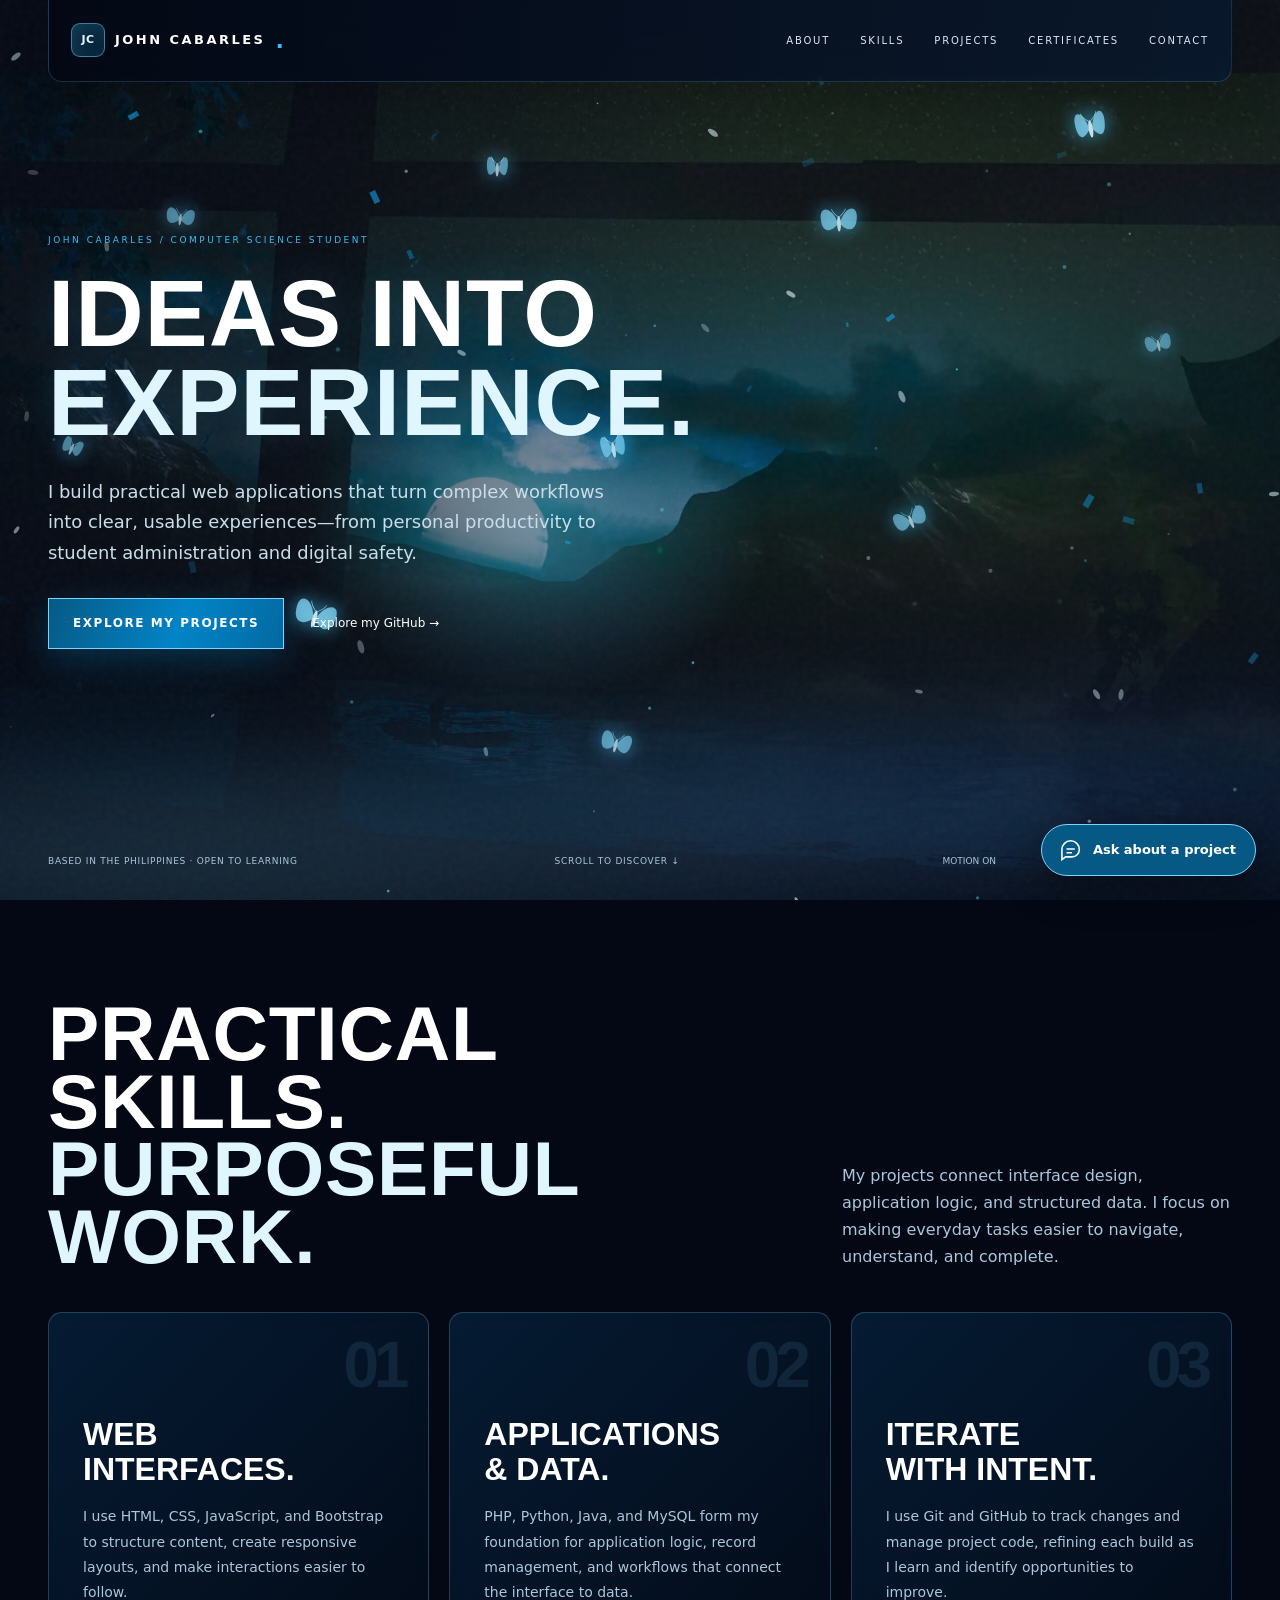
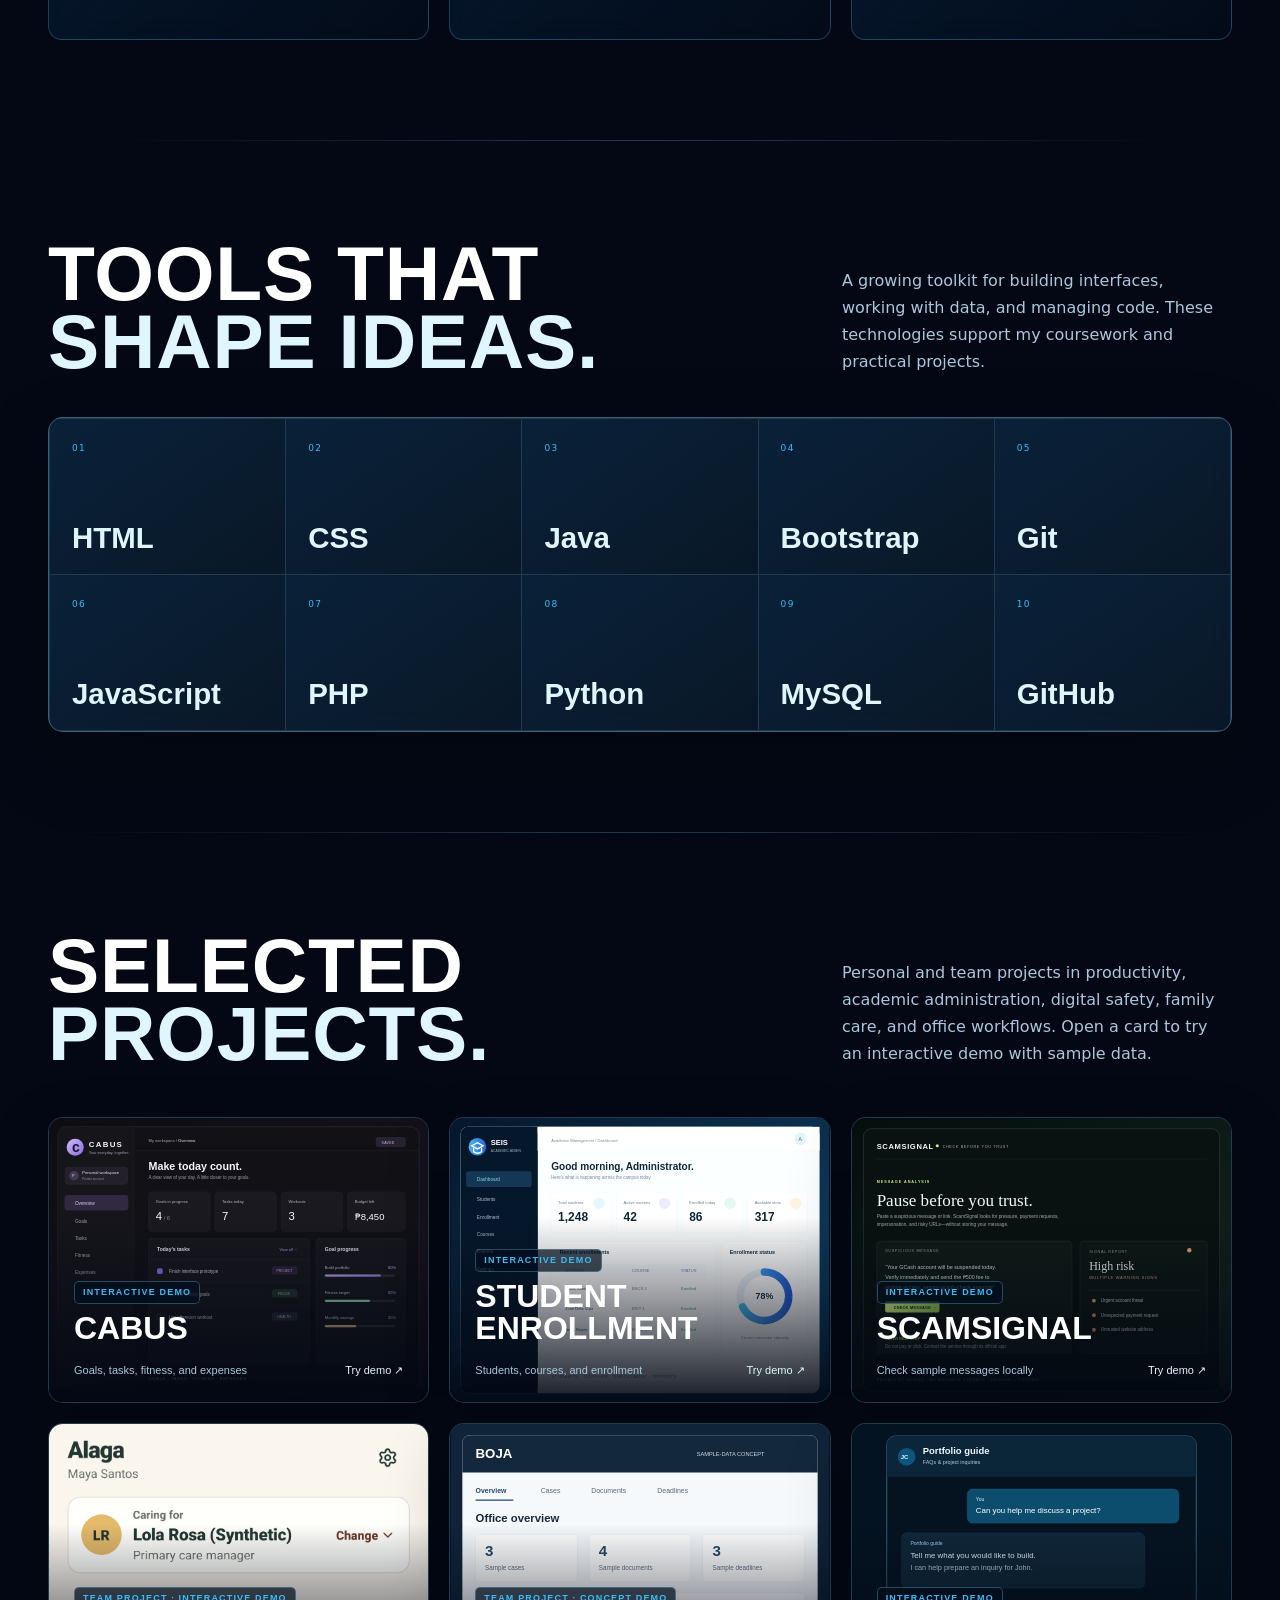
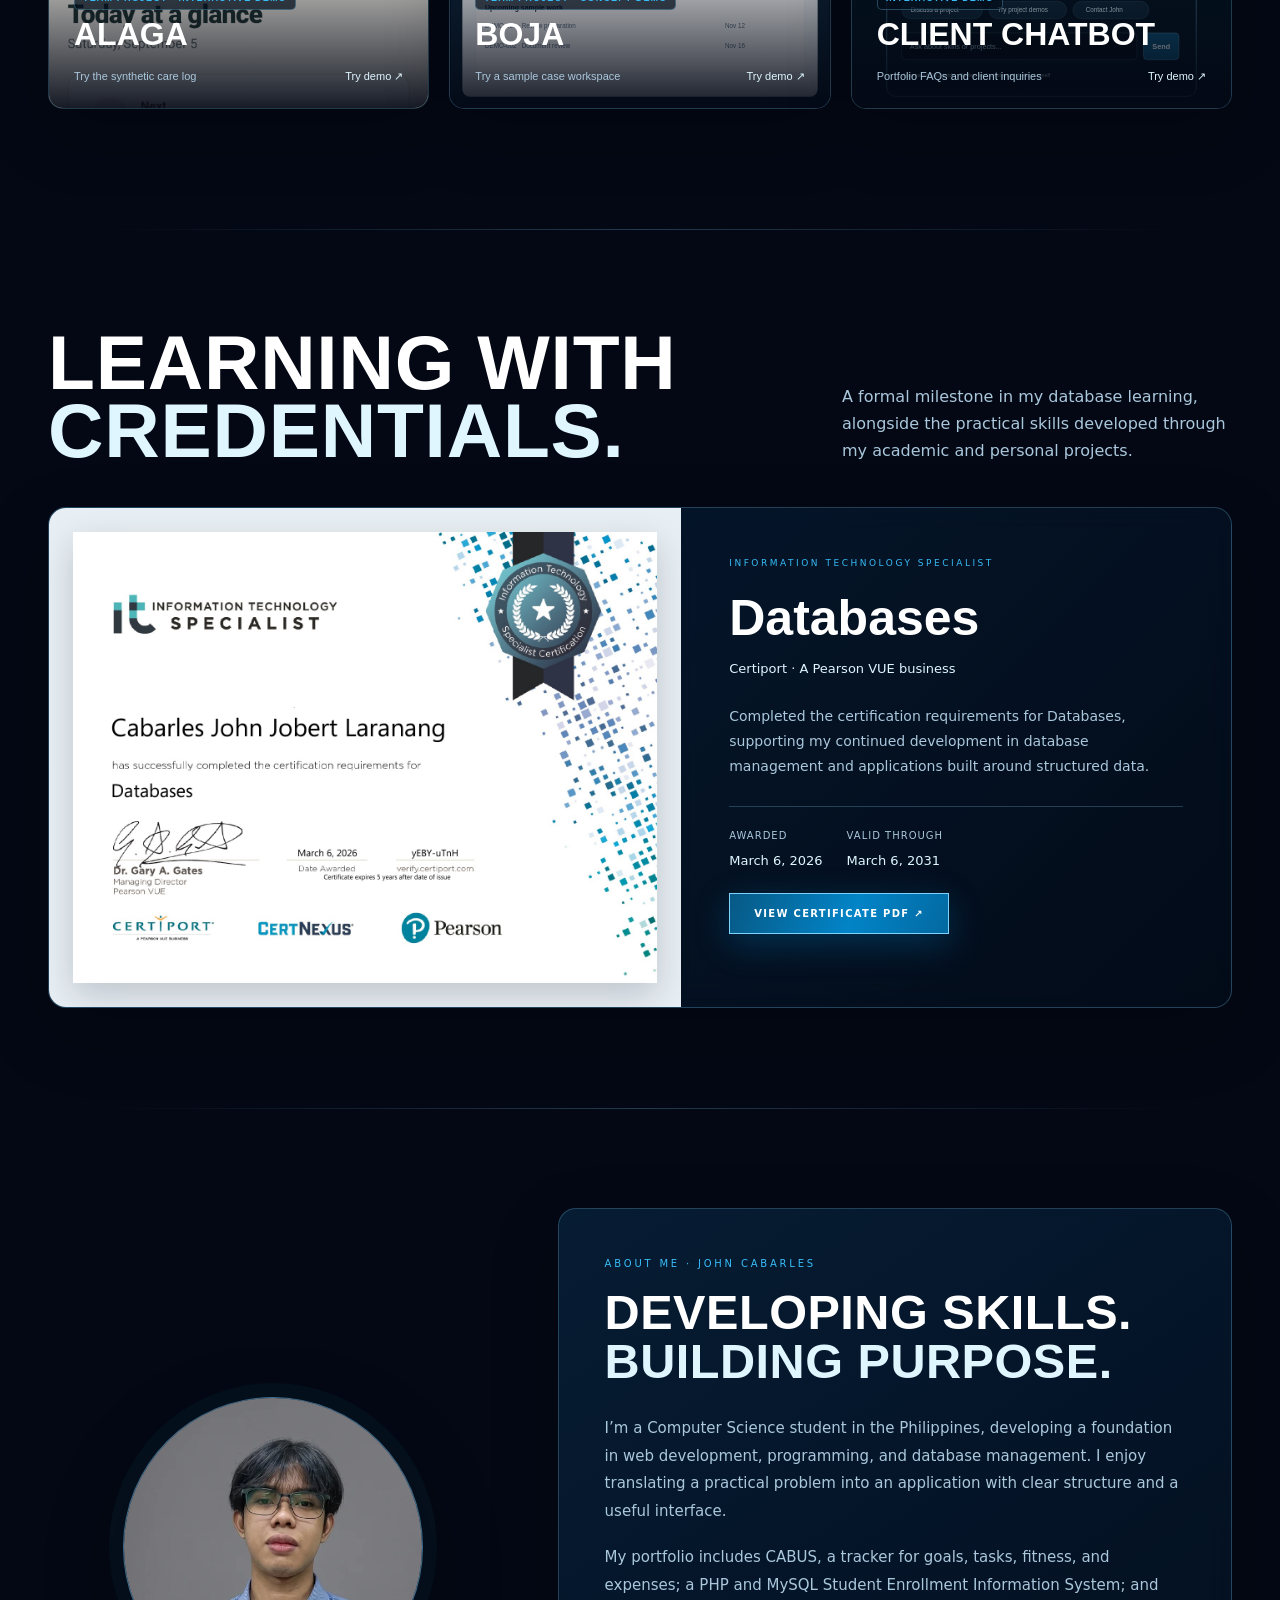
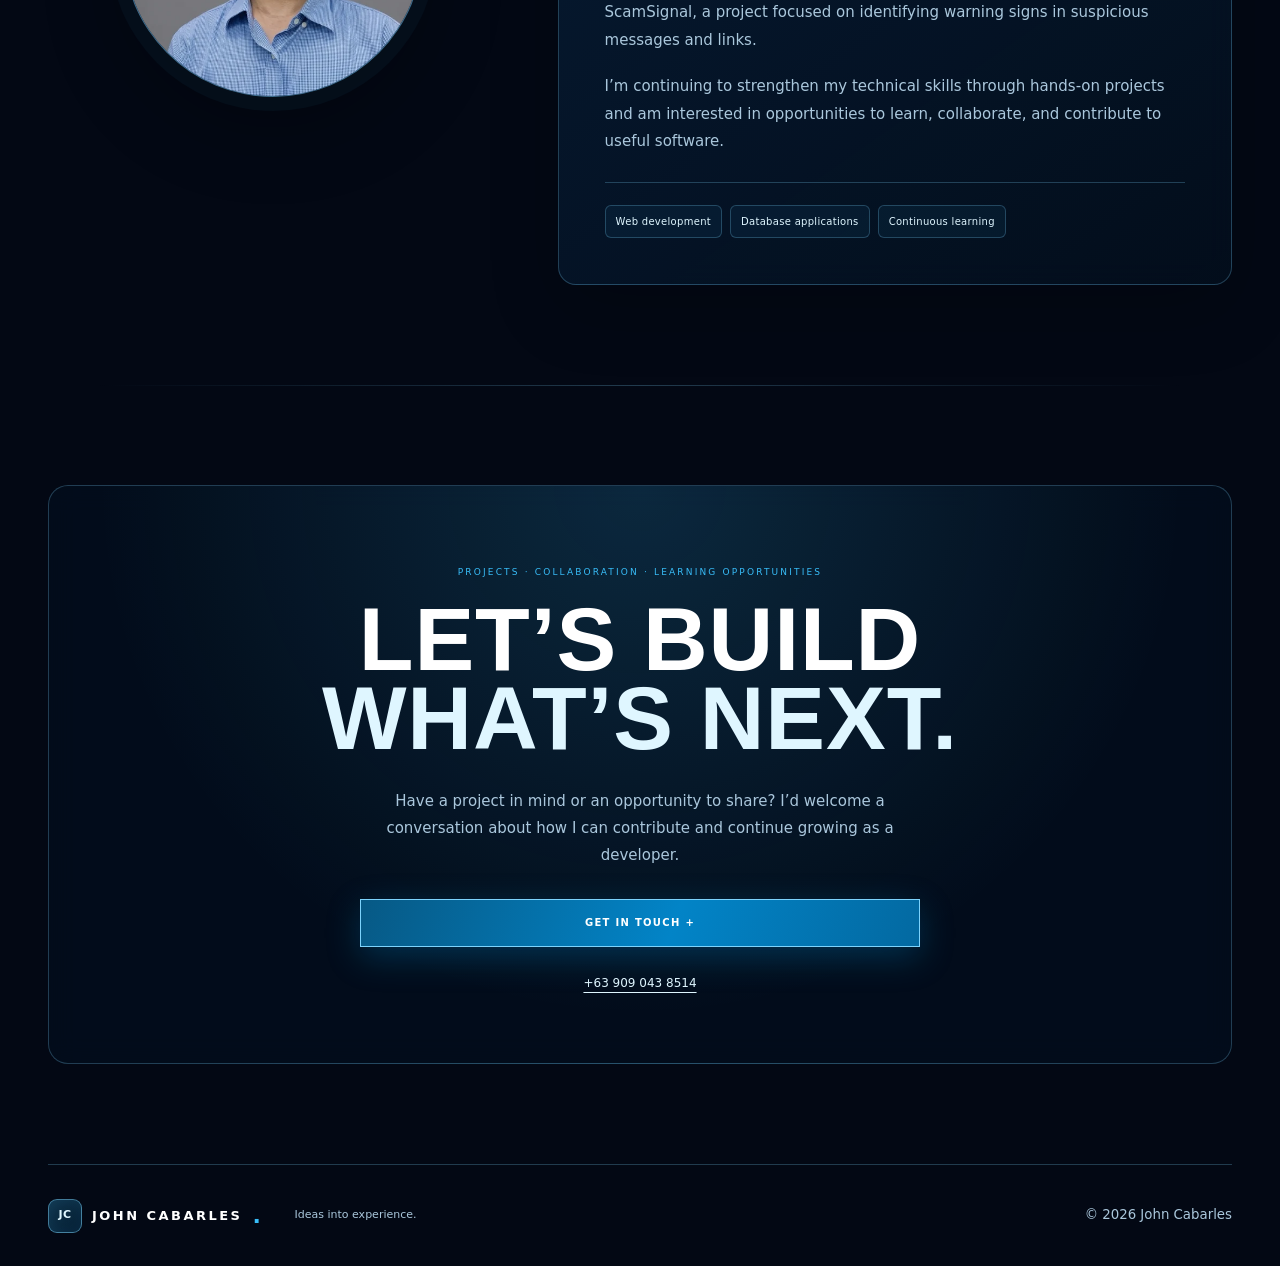
==== commit 8a25c8bb: "feat: showcase chatbot as a standalone portfolio project" ====
--- a/index.html
+++ b/index.html
@@ -8,8 +8,8 @@
   <title>John Cabarles — Aimate Portfolio</title>
   <link rel="stylesheet" href="styles.css?v=11">
   <script src="script.js?v=5" defer></script>
-  <link rel="stylesheet" href="chat.css?v=1">
-  <script type="module" src="chat-widget.mjs?v=1"></script>
+  <link rel="stylesheet" href="chat.css?v=2">
+  <script type="module" src="chat-widget.mjs?v=2"></script>
 </head>
 <body>
   <a class="skip" href="#main">Skip to content</a>
@@ -65,6 +65,7 @@
         <a class="clip project-clip reveal" href="previews/scamsignal.html" aria-label="Try ScamSignal interactive demo"><img src="assets/ScamSignal.svg" alt="ScamSignal suspicious-message checker"><span><em>INTERACTIVE DEMO</em>SCAMSIGNAL<small>Check sample messages locally <i>Try demo ↗</i></small></span></a>
         <a class="clip project-clip alaga-preview reveal" href="previews/alaga.html" aria-label="Try Alaga team project interactive demo"><img src="previews/assets/alaga-home.png" alt="Alaga Android screenshot with synthetic patient care information" loading="lazy"><span><em>TEAM PROJECT · INTERACTIVE DEMO</em>ALAGA<small>Try the synthetic care log <i>Try demo ↗</i></small></span></a>
         <a class="clip project-clip reveal" href="previews/boja.html" aria-label="Try Boja team project interactive concept demo"><img src="assets/Boja.svg" alt="Boja illustrative office workspace with sample cases and deadlines" loading="lazy"><span><em>TEAM PROJECT · CONCEPT DEMO</em>BOJA<small>Try a sample case workspace <i>Try demo ↗</i></small></span></a>
+        <a class="clip project-clip reveal" href="previews/chatbot.html" aria-label="Try Client Chatbot interactive demo"><img src="assets/Chatbot.svg" alt="Client Chatbot interface with portfolio questions and project inquiry options" loading="lazy"><span><em>INTERACTIVE DEMO</em>CLIENT CHATBOT<small>Portfolio FAQs and client inquiries <i>Try demo ↗</i></small></span></a>
       </div>
     </section>
 
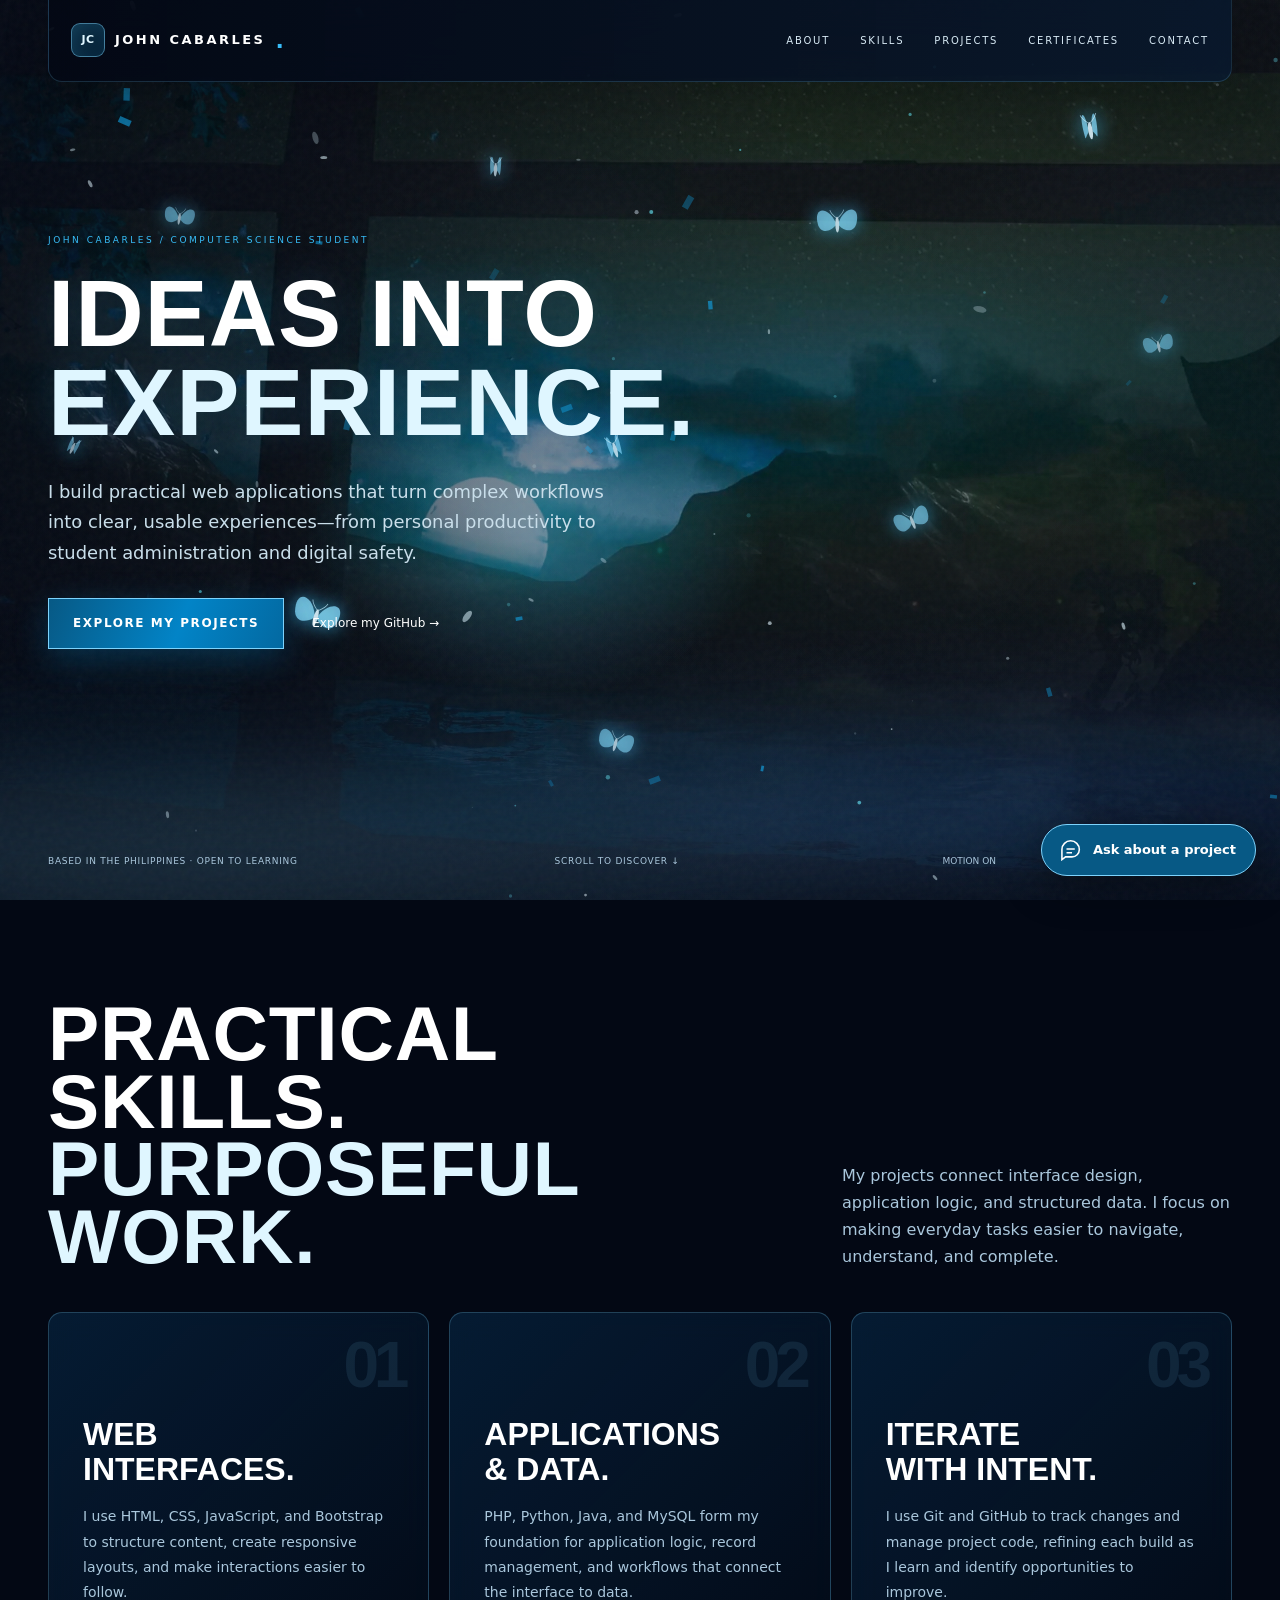
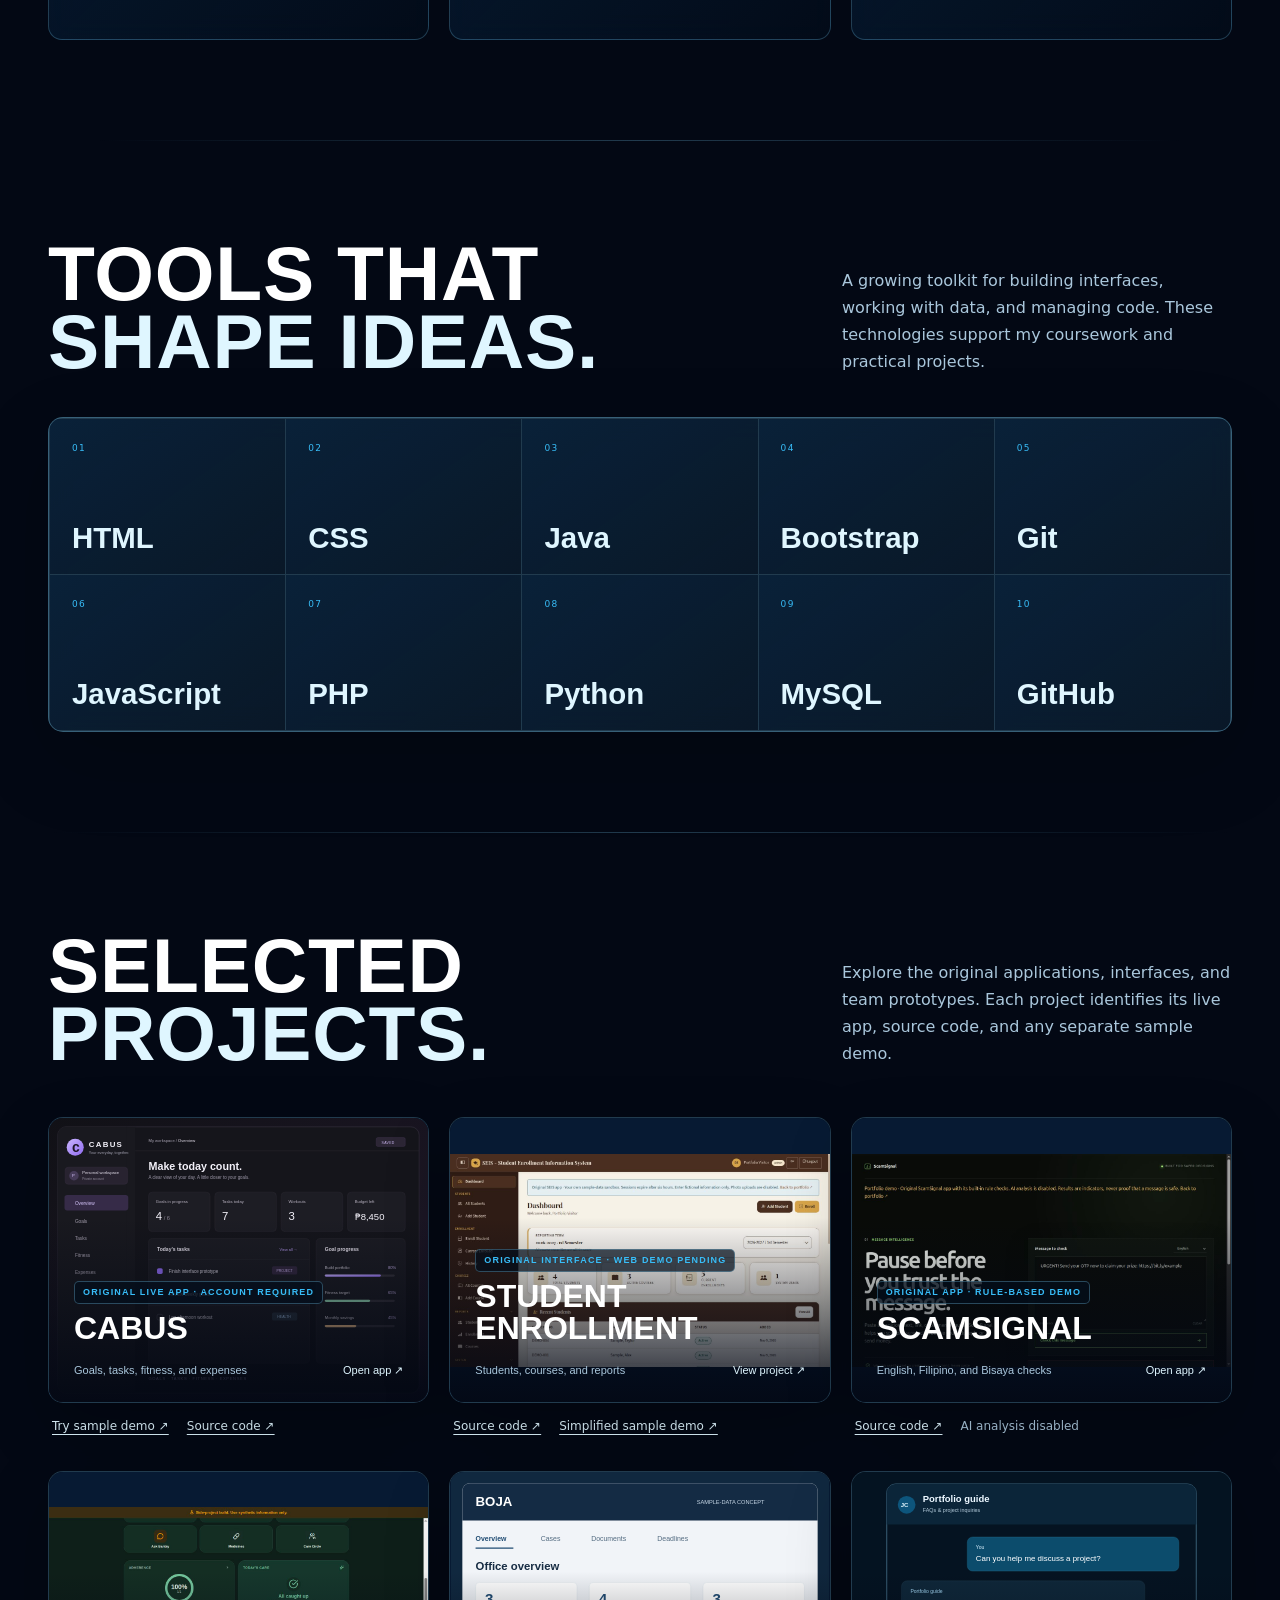
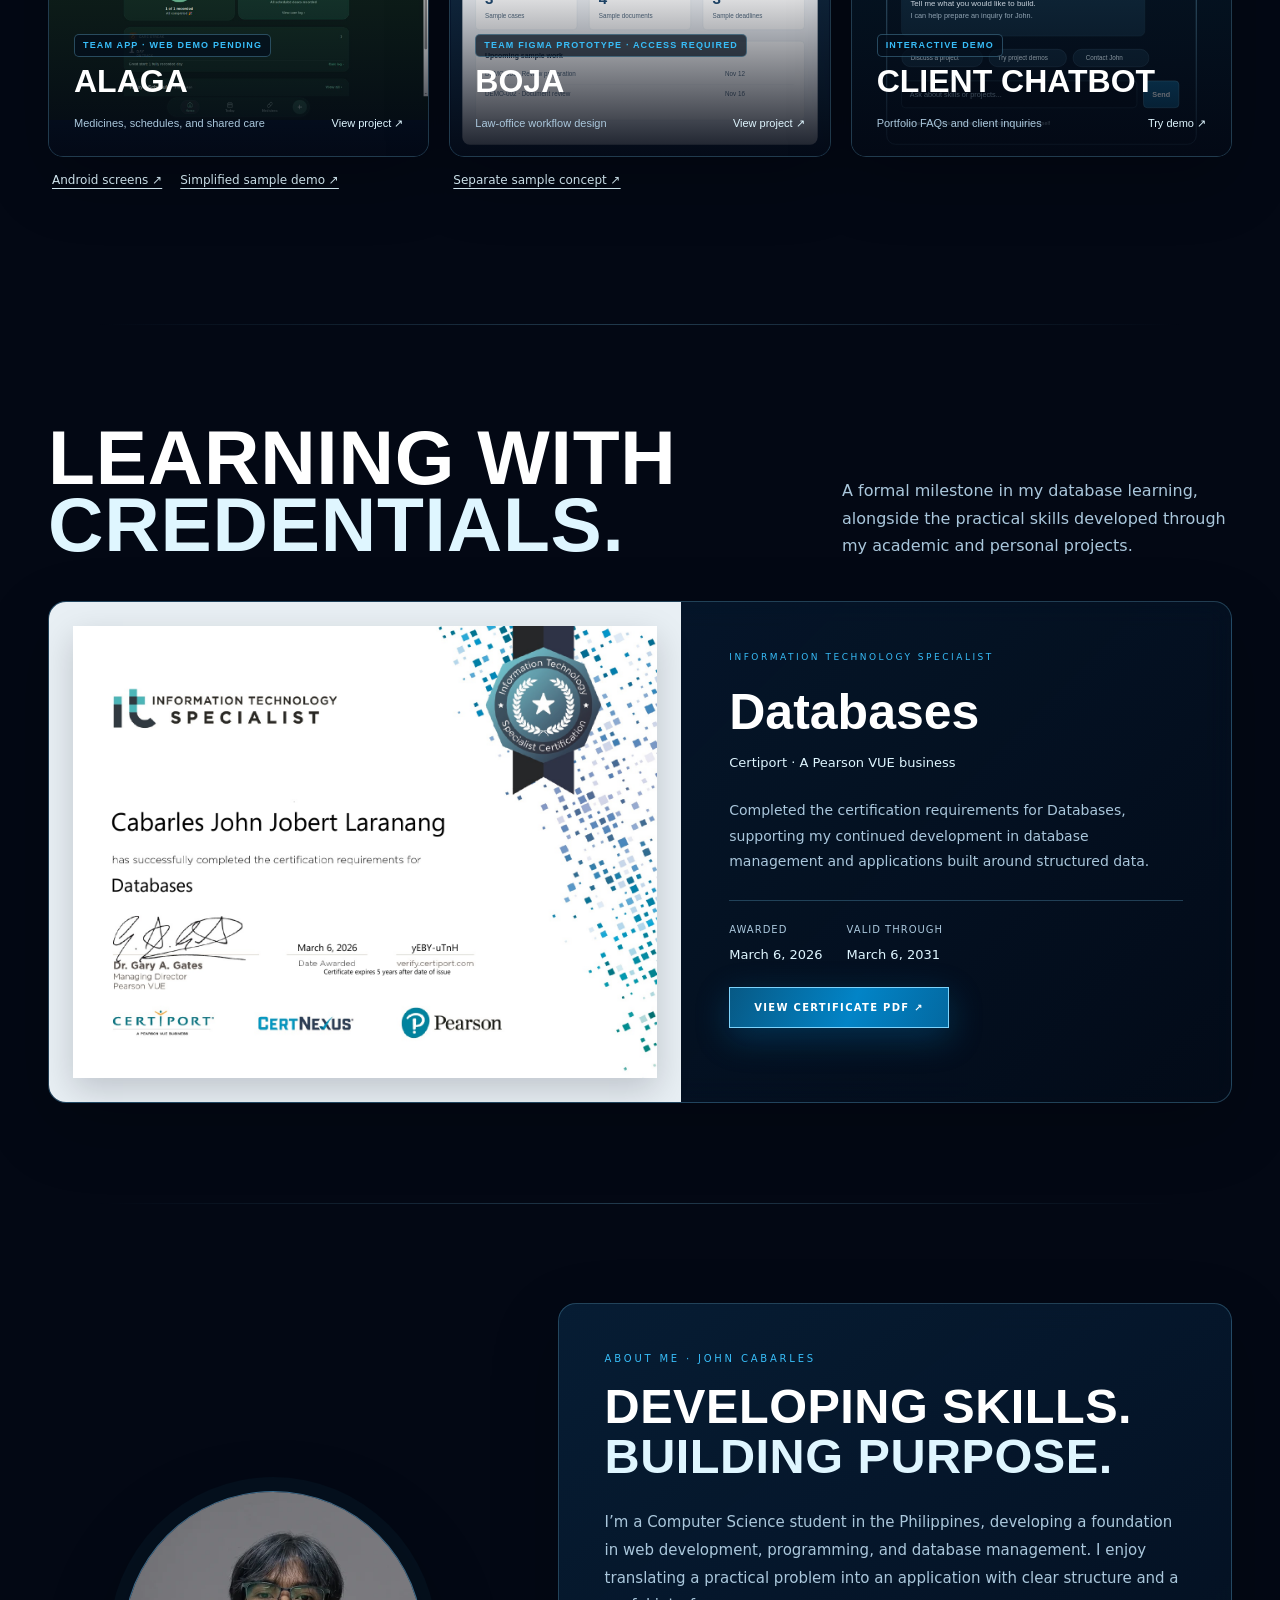
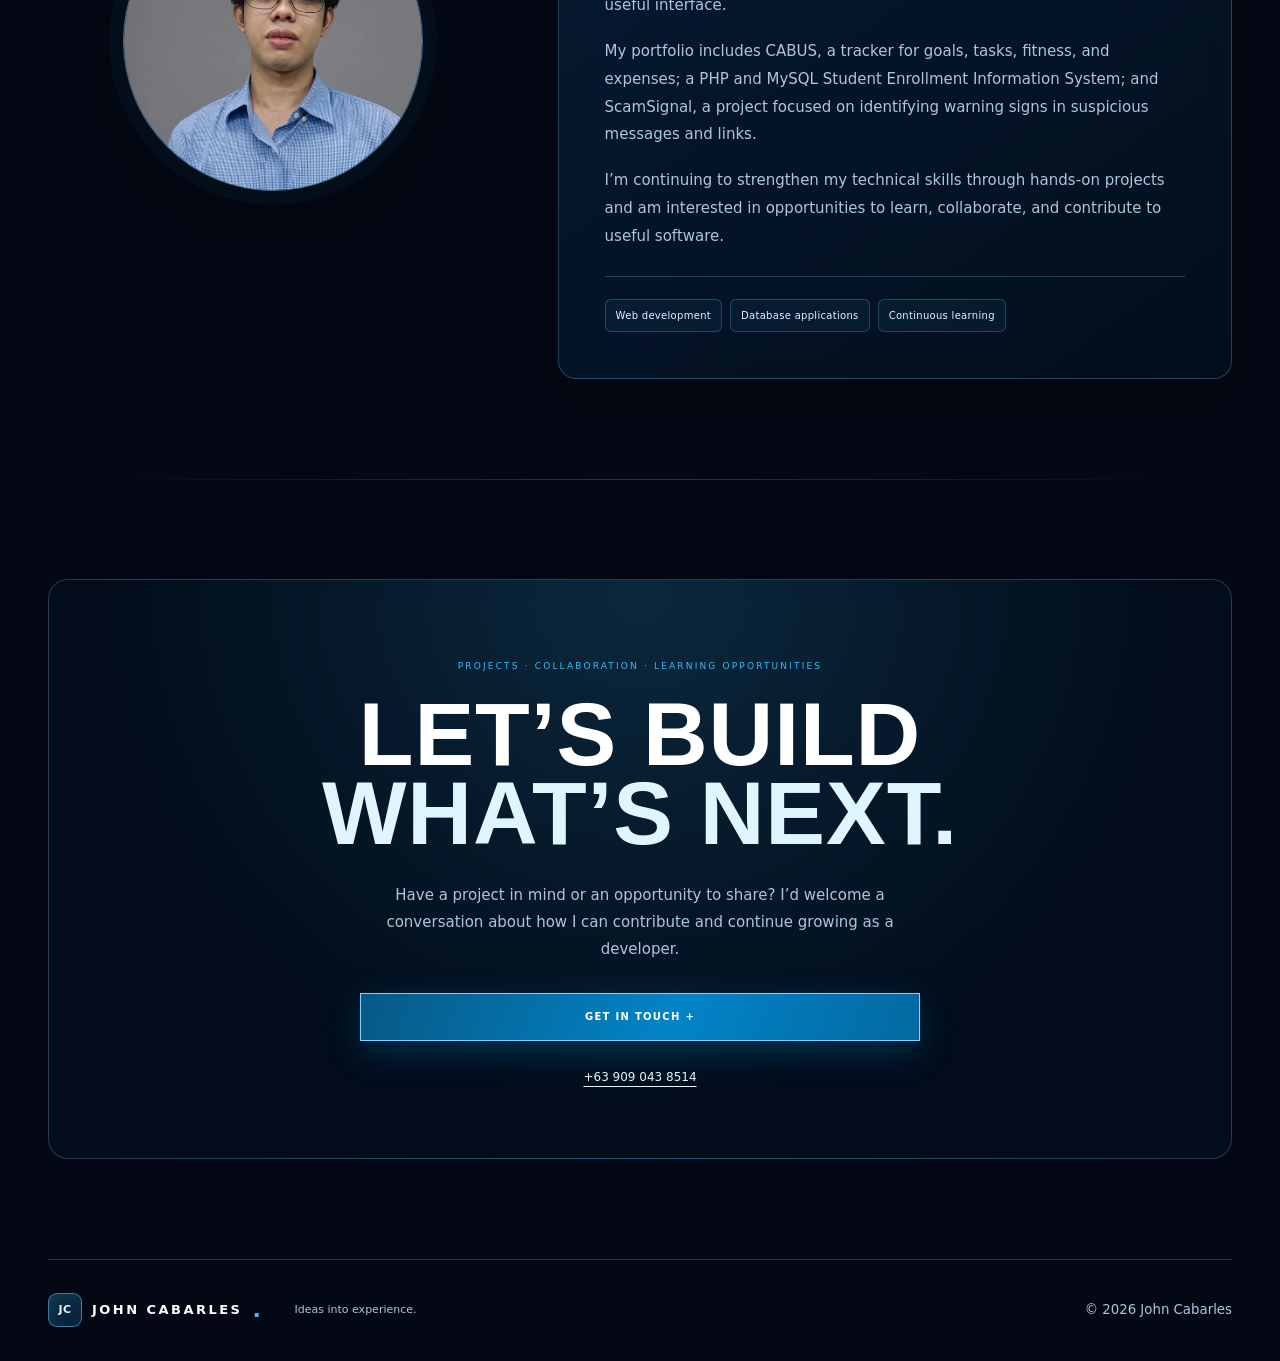
==== commit ae8fa064: "Open original project apps and distinguish separate sample demos" ====
--- a/index.html
+++ b/index.html
@@ -6,7 +6,7 @@
   <meta name="theme-color" content="#030814">
   <meta name="description" content="John Cabarles is a Computer Science student building web applications with JavaScript, PHP, Python, and MySQL. Explore his productivity, enrollment, and digital safety projects.">
   <title>John Cabarles — Aimate Portfolio</title>
-  <link rel="stylesheet" href="styles.css?v=11">
+  <link rel="stylesheet" href="styles.css?v=12">
   <script src="script.js?v=5" defer></script>
   <link rel="stylesheet" href="chat.css?v=2">
   <script type="module" src="chat-widget.mjs?v=2"></script>
@@ -58,13 +58,13 @@
     </section>
 
     <section class="section collection" id="projects">
-      <header class="section-head shell reveal"><h2>SELECTED<br><span>PROJECTS.</span></h2><p>Personal and team projects in productivity, academic administration, digital safety, family care, and office workflows. Open a card to try an interactive demo with sample data.</p></header>
+      <header class="section-head shell reveal"><h2>SELECTED<br><span>PROJECTS.</span></h2><p>Explore the original applications, interfaces, and team prototypes. Each project identifies its live app, source code, and any separate sample demo.</p></header>
       <div class="gallery">
-        <a class="clip project-clip reveal" href="previews/cabus/index.html" aria-label="Try CABUS interactive demo"><img src="assets/CABUS.svg" alt="CABUS four-in-one tracker dashboard"><span><em>INTERACTIVE DEMO</em>CABUS<small>Goals, tasks, fitness, and expenses <i>Try demo ↗</i></small></span></a>
-        <a class="clip project-clip reveal" href="previews/seis.html" aria-label="Try Student Enrollment interactive demo"><img src="assets/SEIS.svg" alt="Student Enrollment Information System dashboard"><span><em>INTERACTIVE DEMO</em>STUDENT ENROLLMENT<small>Students, courses, and enrollment <i>Try demo ↗</i></small></span></a>
-        <a class="clip project-clip reveal" href="previews/scamsignal.html" aria-label="Try ScamSignal interactive demo"><img src="assets/ScamSignal.svg" alt="ScamSignal suspicious-message checker"><span><em>INTERACTIVE DEMO</em>SCAMSIGNAL<small>Check sample messages locally <i>Try demo ↗</i></small></span></a>
-        <a class="clip project-clip alaga-preview reveal" href="previews/alaga.html" aria-label="Try Alaga team project interactive demo"><img src="previews/assets/alaga-home.png" alt="Alaga Android screenshot with synthetic patient care information" loading="lazy"><span><em>TEAM PROJECT · INTERACTIVE DEMO</em>ALAGA<small>Try the synthetic care log <i>Try demo ↗</i></small></span></a>
-        <a class="clip project-clip reveal" href="previews/boja.html" aria-label="Try Boja team project interactive concept demo"><img src="assets/Boja.svg" alt="Boja illustrative office workspace with sample cases and deadlines" loading="lazy"><span><em>TEAM PROJECT · CONCEPT DEMO</em>BOJA<small>Try a sample case workspace <i>Try demo ↗</i></small></span></a>
+        <article class="project-entry"><a class="clip project-clip reveal" href="https://cabus-tracker.repulse-coach-worker.workers.dev/" aria-label="Open original CABUS application"><img src="assets/CABUS.svg" alt="CABUS four-in-one tracker dashboard"><span><em>ORIGINAL LIVE APP · ACCOUNT REQUIRED</em>CABUS<small>Goals, tasks, fitness, and expenses <i>Open app ↗</i></small></span></a><div class="project-links"><a href="previews/cabus/index.html">Try sample demo ↗</a><a href="https://github.com/ling-cosmos/cabus">Source code ↗</a></div></article>
+        <article class="project-entry"><a class="clip project-clip reveal" href="projects/seis.html" aria-label="View original Student Enrollment project"><img src="assets/seis-original.jpg" alt="Original SEIS PHP dashboard showing fictional students and enrollments"><span><em>ORIGINAL INTERFACE · WEB DEMO PENDING</em>STUDENT ENROLLMENT<small>Students, courses, and reports <i>View project ↗</i></small></span></a><div class="project-links"><a href="https://github.com/ling-cosmos/Student-Enrollment-Information-System-Public">Source code ↗</a><a href="previews/seis.html">Simplified sample demo ↗</a></div></article>
+        <article class="project-entry"><a class="clip project-clip reveal" href="https://scamsignal-portfolio.vercel.app/" aria-label="Open original ScamSignal application"><img src="assets/scamsignal-original.jpg" alt="Original ScamSignal app displaying a risk assessment"><span><em>ORIGINAL APP · RULE-BASED DEMO</em>SCAMSIGNAL<small>English, Filipino, and Bisaya checks <i>Open app ↗</i></small></span></a><div class="project-links"><a href="https://github.com/ling-cosmos/scamsignal">Source code ↗</a><span>AI analysis disabled</span></div></article>
+        <article class="project-entry"><a class="clip project-clip reveal" href="projects/alaga.html" aria-label="View original Alaga team project"><img src="assets/alaga-original.jpg" alt="Original Alaga app with a synthetic patient’s recorded dose" loading="lazy"><span><em>TEAM APP · WEB DEMO PENDING</em>ALAGA<small>Medicines, schedules, and shared care <i>View project ↗</i></small></span></a><div class="project-links"><a href="previews/alaga-screenshots.html">Android screens ↗</a><a href="previews/alaga.html">Simplified sample demo ↗</a></div></article>
+        <article class="project-entry"><a class="clip project-clip reveal" href="projects/boja.html" aria-label="View original Boja team prototype details"><img src="assets/Boja.svg" alt="Illustration of the Boja office-workflow concept" loading="lazy"><span><em>TEAM FIGMA PROTOTYPE · ACCESS REQUIRED</em>BOJA<small>Law-office workflow design <i>View project ↗</i></small></span></a><div class="project-links"><a href="previews/boja.html">Separate sample concept ↗</a></div></article>
         <a class="clip project-clip reveal" href="previews/chatbot.html" aria-label="Try Client Chatbot interactive demo"><img src="assets/Chatbot.svg" alt="Client Chatbot interface with portfolio questions and project inquiry options" loading="lazy"><span><em>INTERACTIVE DEMO</em>CLIENT CHATBOT<small>Portfolio FAQs and client inquiries <i>Try demo ↗</i></small></span></a>
       </div>
     </section>
--- a/styles.css
+++ b/styles.css
@@ -7,6 +7,8 @@
 @media(max-width:800px){.shell{width:calc(100% - 48px)}.header{height:82px;gap:12px}.header>.outline{margin-left:auto;padding:9px 12px}.menu{display:block}.header nav{display:none;position:absolute;top:82px;left:-24px;right:-24px;padding:20px 24px;background:rgba(3,14,29,.95);border-bottom:1px solid var(--line);margin:0}.header nav.open{display:flex;flex-direction:column;gap:0}.header nav a{padding:14px}.hero{min-height:760px;padding-bottom:160px}.hero h1{font-size:clamp(68px,18vw,100px)}.hero-copy{max-width:100%}.hero-foot{align-items:flex-start;flex-direction:column;gap:12px}.section{padding-block:70px}.section-head{display:block}.section-head>p{margin-top:22px}.feature-grid{grid-template-columns:1fr}.feature-grid article{min-height:230px}.clip{flex-basis:80%;min-width:275px}.about{grid-template-columns:1fr}.moon{width:240px;height:240px;font-size:72px}.story{padding:30px}.footer p{display:none}.brand{font-size:17px}.header>.outline{font-size:0;width:44px}.header>.outline:after{content:"PLAY";font-size:9px}}
 @media(max-width:480px){.shell{width:calc(100% - 36px)}.hero h1{font-size:66px}.lede{font-size:13px}.actions{align-items:flex-start;flex-direction:column}.section h2{font-size:48px}.gallery{padding-inline:18px}.story h2{font-size:41px}.cta h2{font-size:50px}.video-plane{transform:scale(1.04)}.poster,#background-video{object-position:54% center}}
 @media(prefers-reduced-motion:reduce){html{scroll-behavior:auto}*,*:before,*:after{animation:none!important;transition:none!important}.reveal{opacity:1;transform:none}#background-video,#atmosphere{display:none!important}}
+
+.project-entry{min-width:0}.project-entry>.project-clip{display:block}.project-links{display:flex;flex-wrap:wrap;gap:10px 18px;padding:14px 4px;font-size:12px;line-height:1.6;color:var(--muted)}.project-links a{color:var(--ice);text-decoration:underline;text-underline-offset:4px}.project-links a:focus-visible{outline:2px solid var(--cyan);outline-offset:5px}.project-entry .project-clip img{filter:none}
 
 /* John Cabarles portfolio content */
 .header{position:fixed;top:0;height:82px;padding-inline:22px;border:1px solid rgba(125,211,252,.18);border-top:0;border-radius:0 0 14px 14px;background:linear-gradient(90deg,rgba(3,8,20,.88),rgba(7,26,51,.7));box-shadow:0 14px 45px rgba(0,0,0,.18);backdrop-filter:blur(18px)}
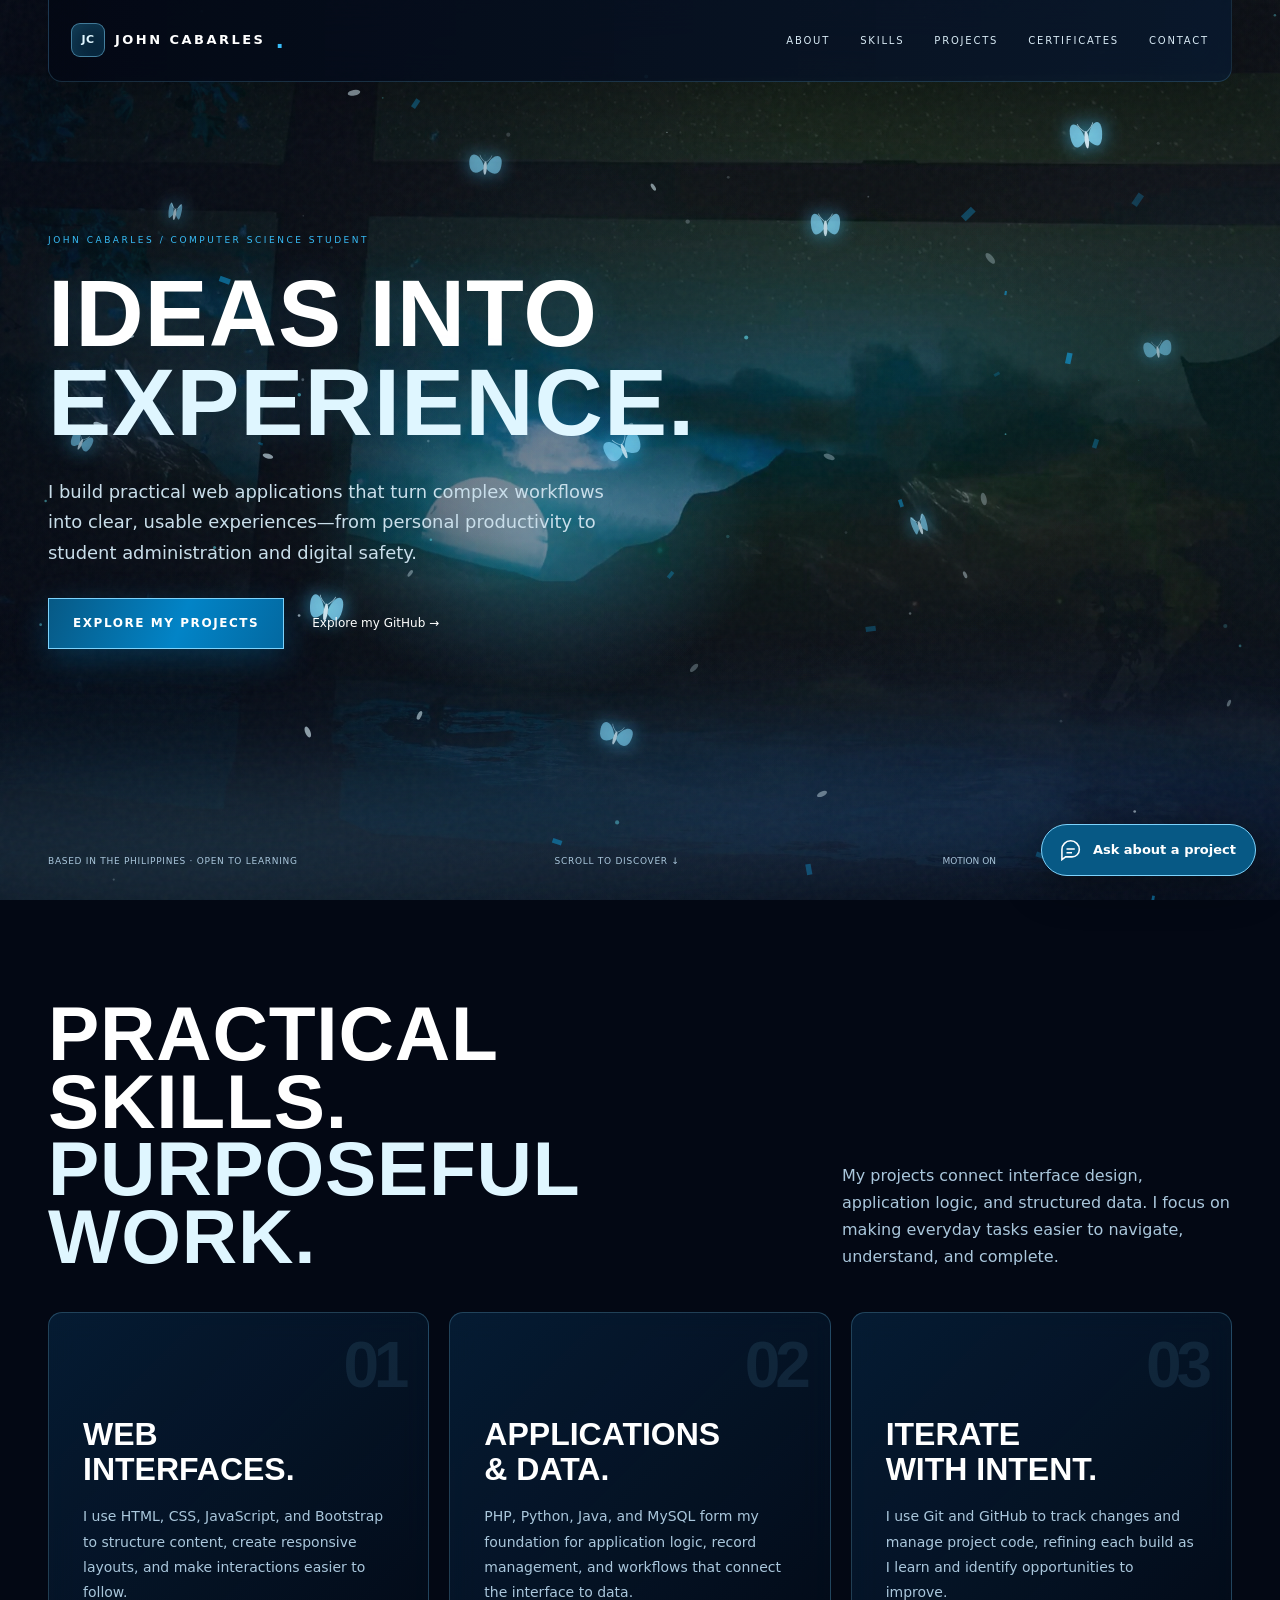
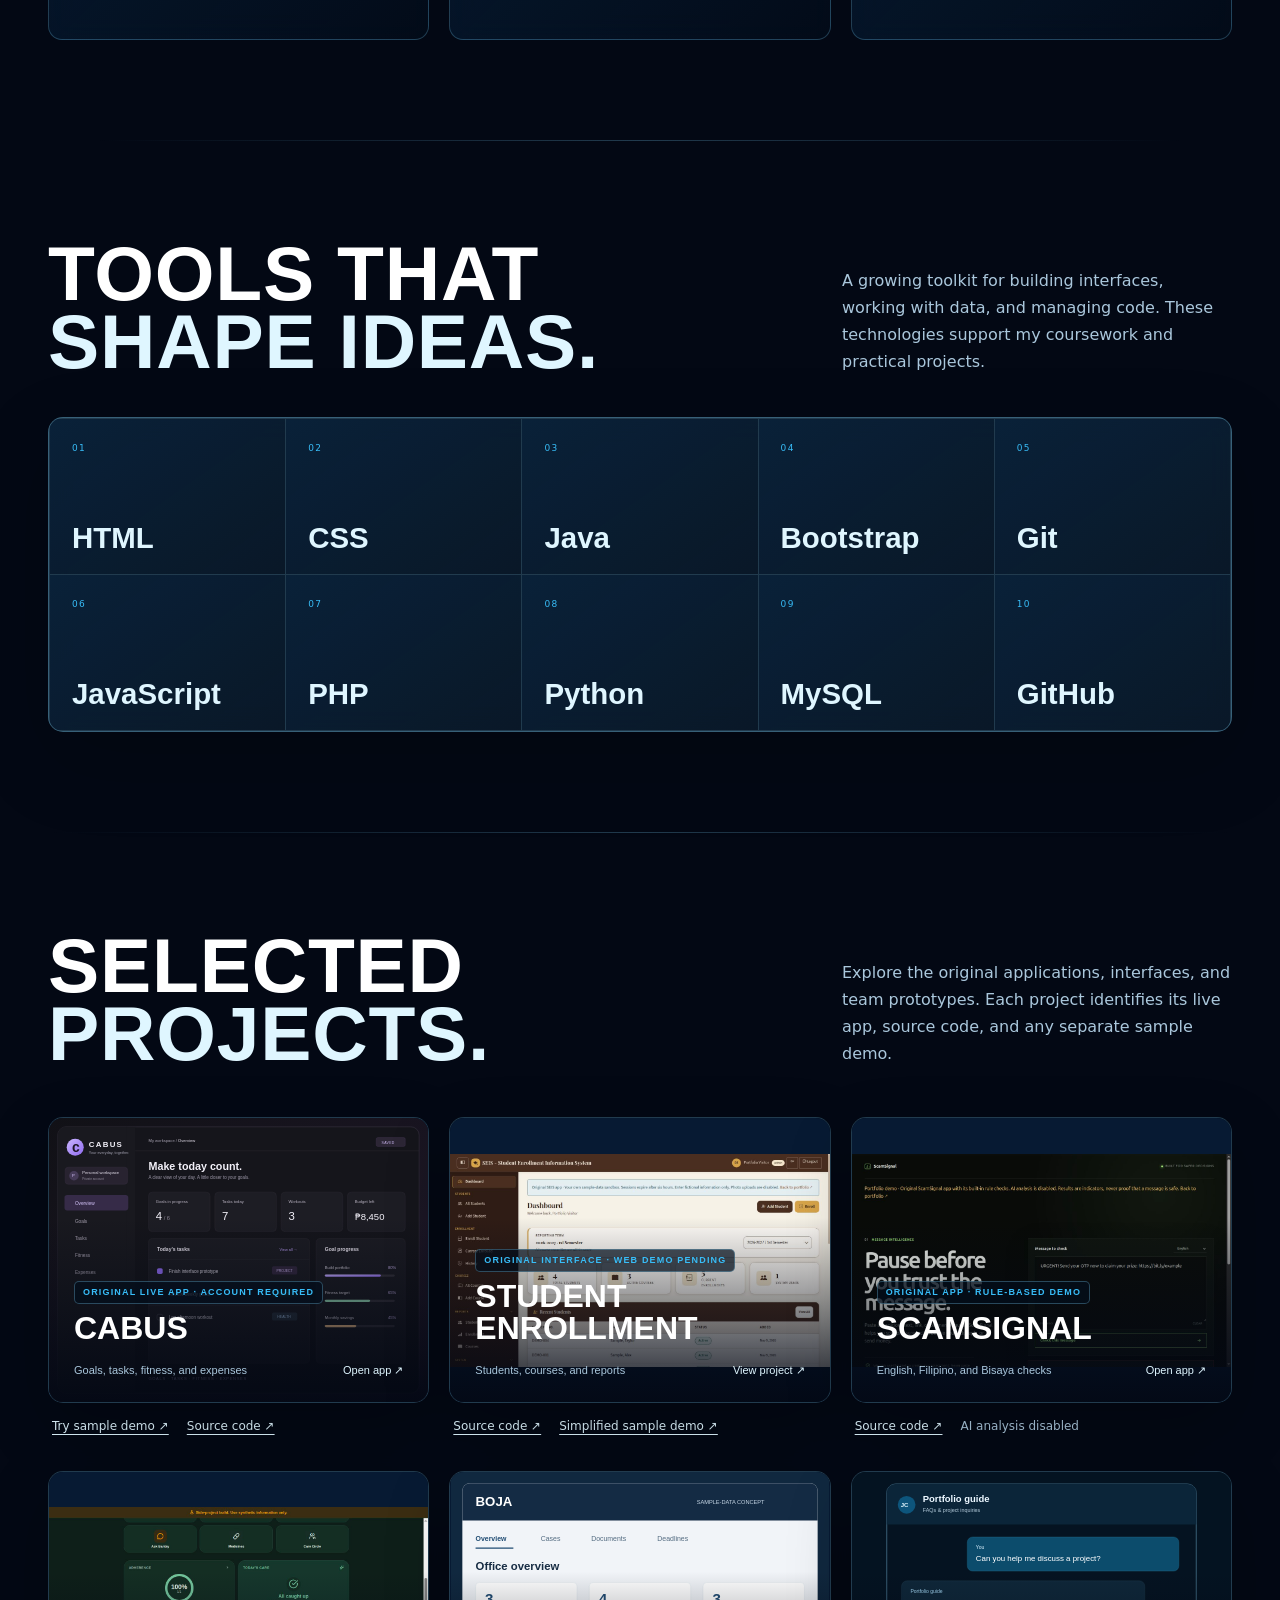
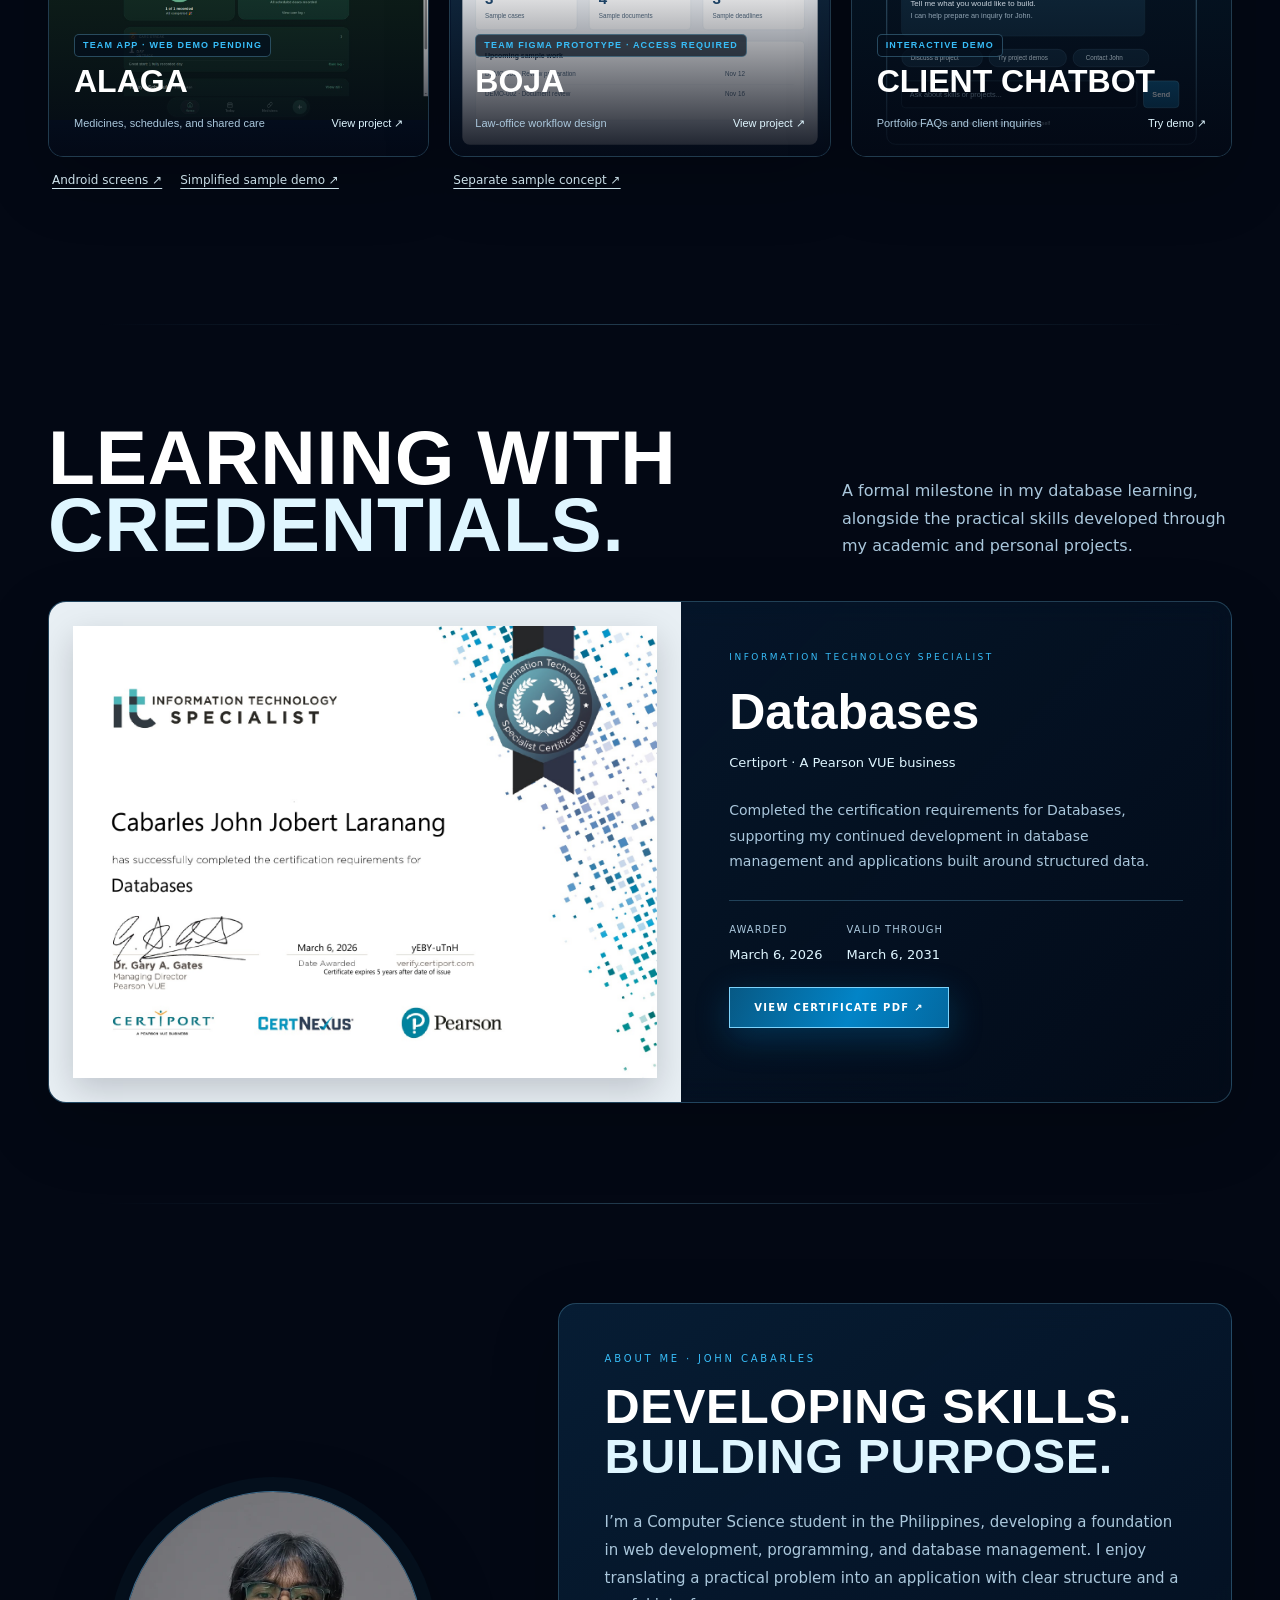
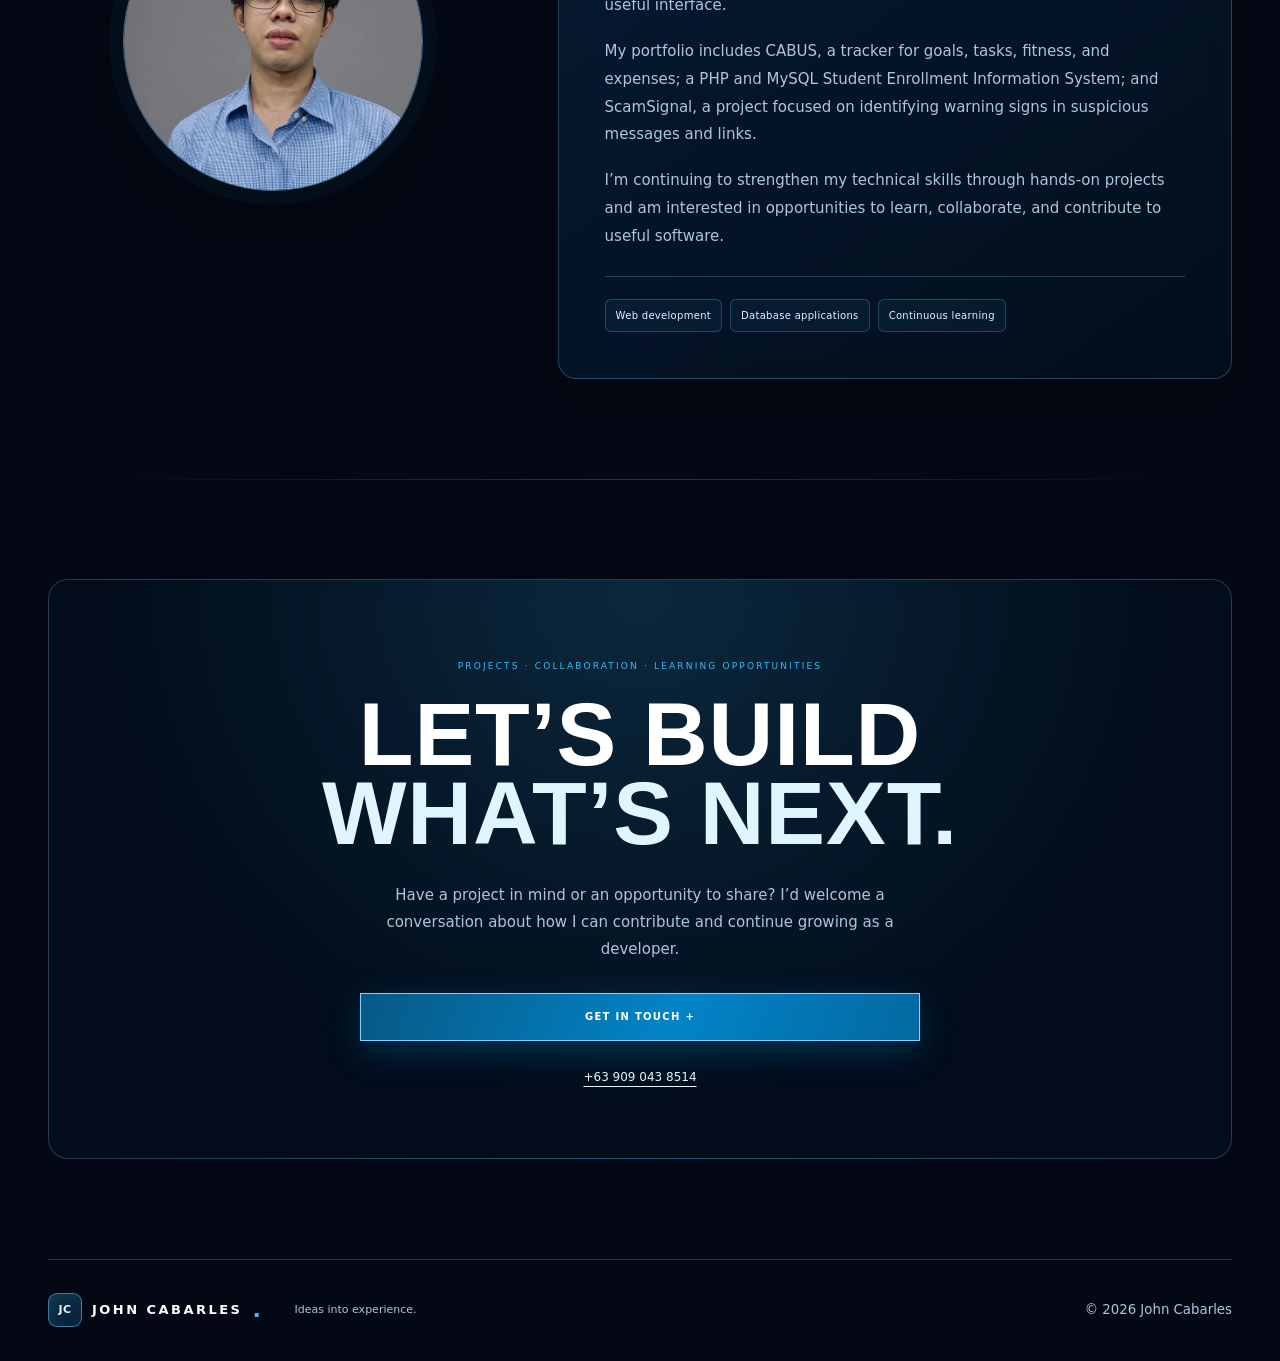
==== commit b3023356: "Refresh chatbot project destinations for returning visitors" ====
--- a/index.html
+++ b/index.html
@@ -9,7 +9,7 @@
   <link rel="stylesheet" href="styles.css?v=12">
   <script src="script.js?v=5" defer></script>
   <link rel="stylesheet" href="chat.css?v=2">
-  <script type="module" src="chat-widget.mjs?v=2"></script>
+  <script type="module" src="chat-widget.mjs?v=3"></script>
 </head>
 <body>
   <a class="skip" href="#main">Skip to content</a>
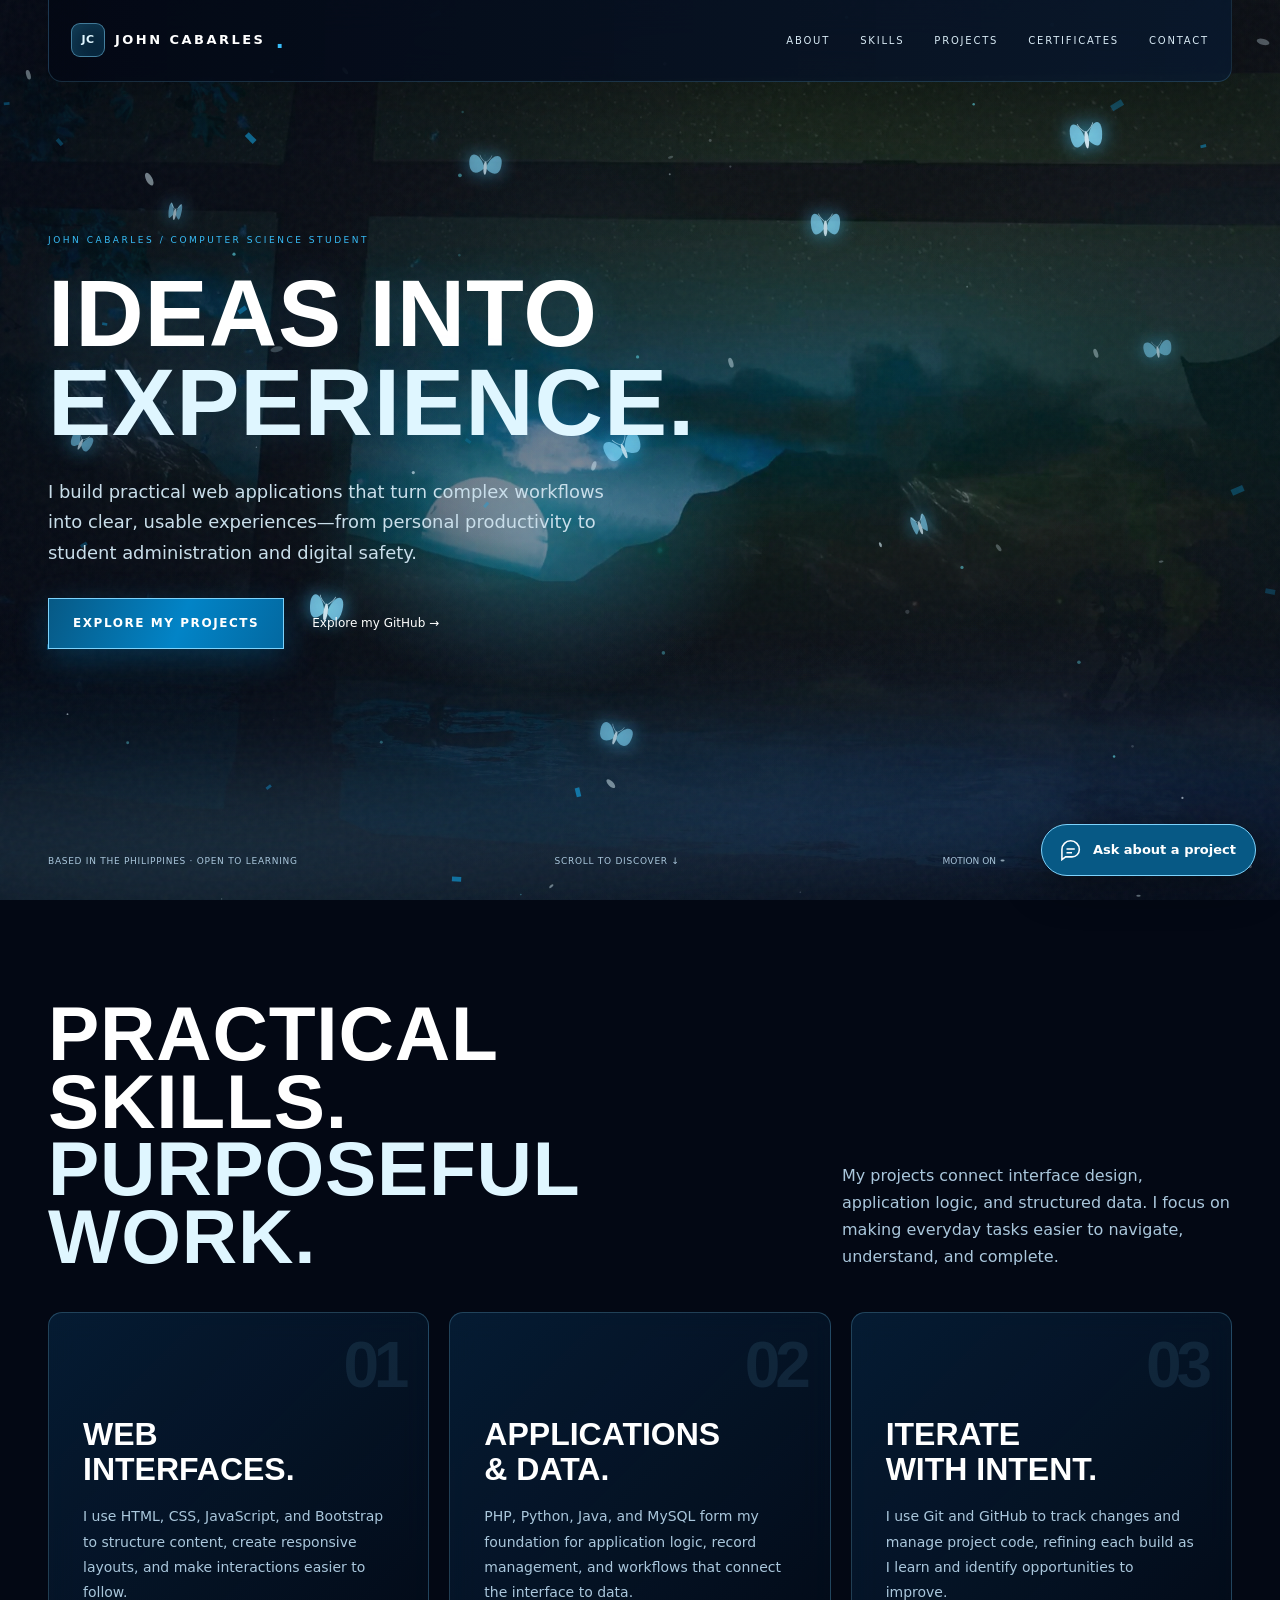
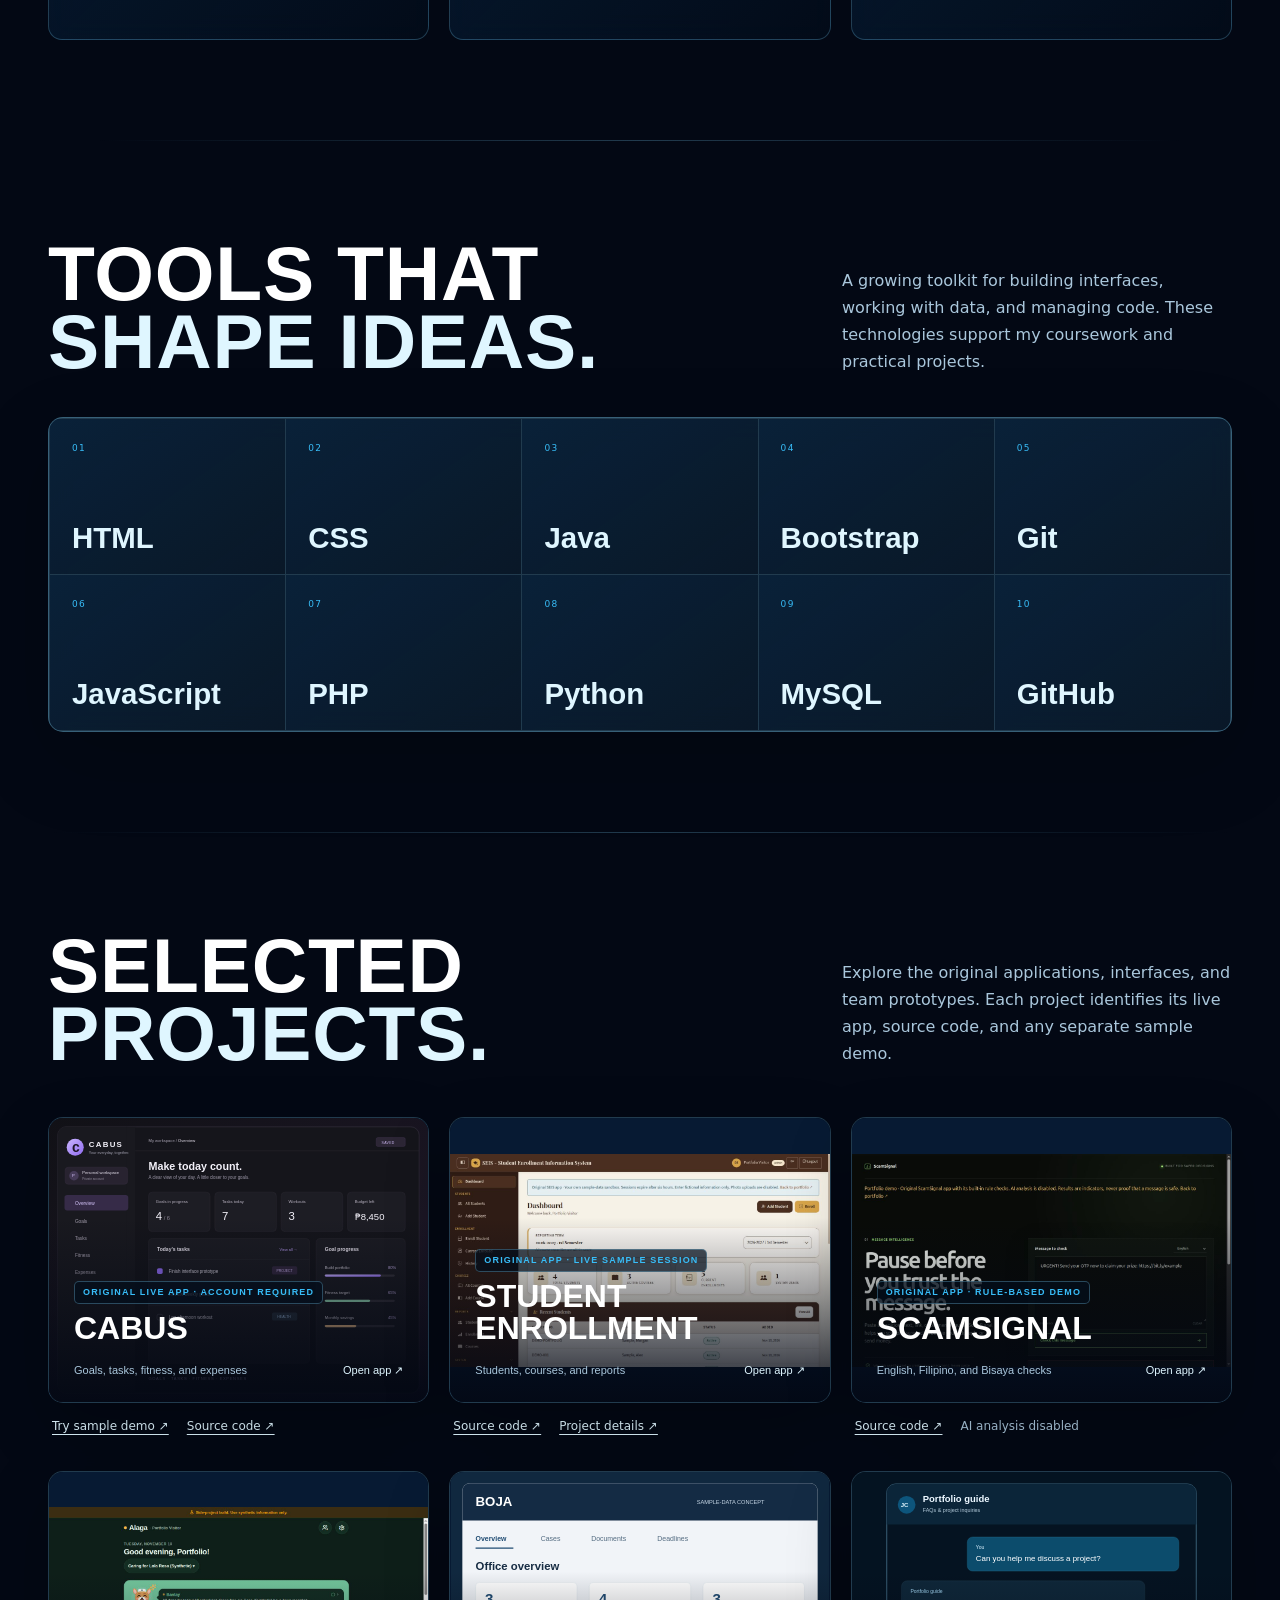
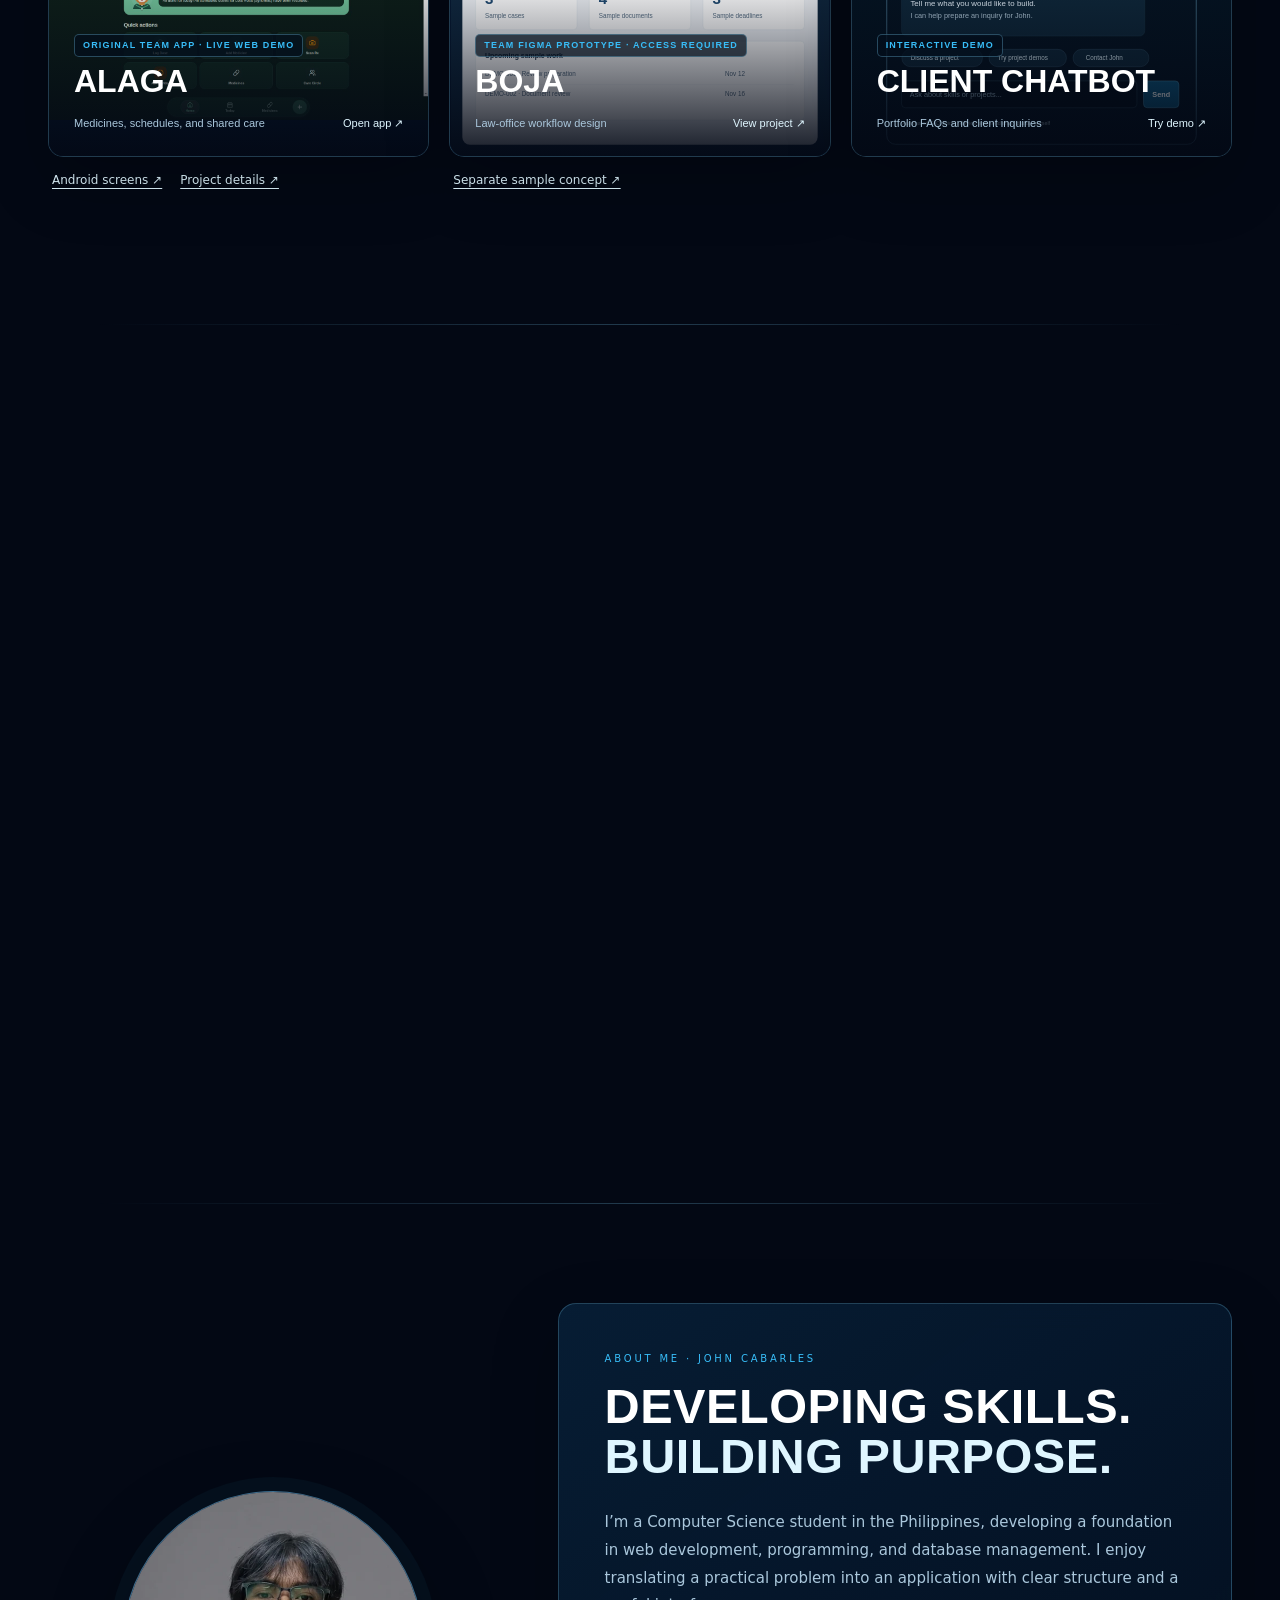
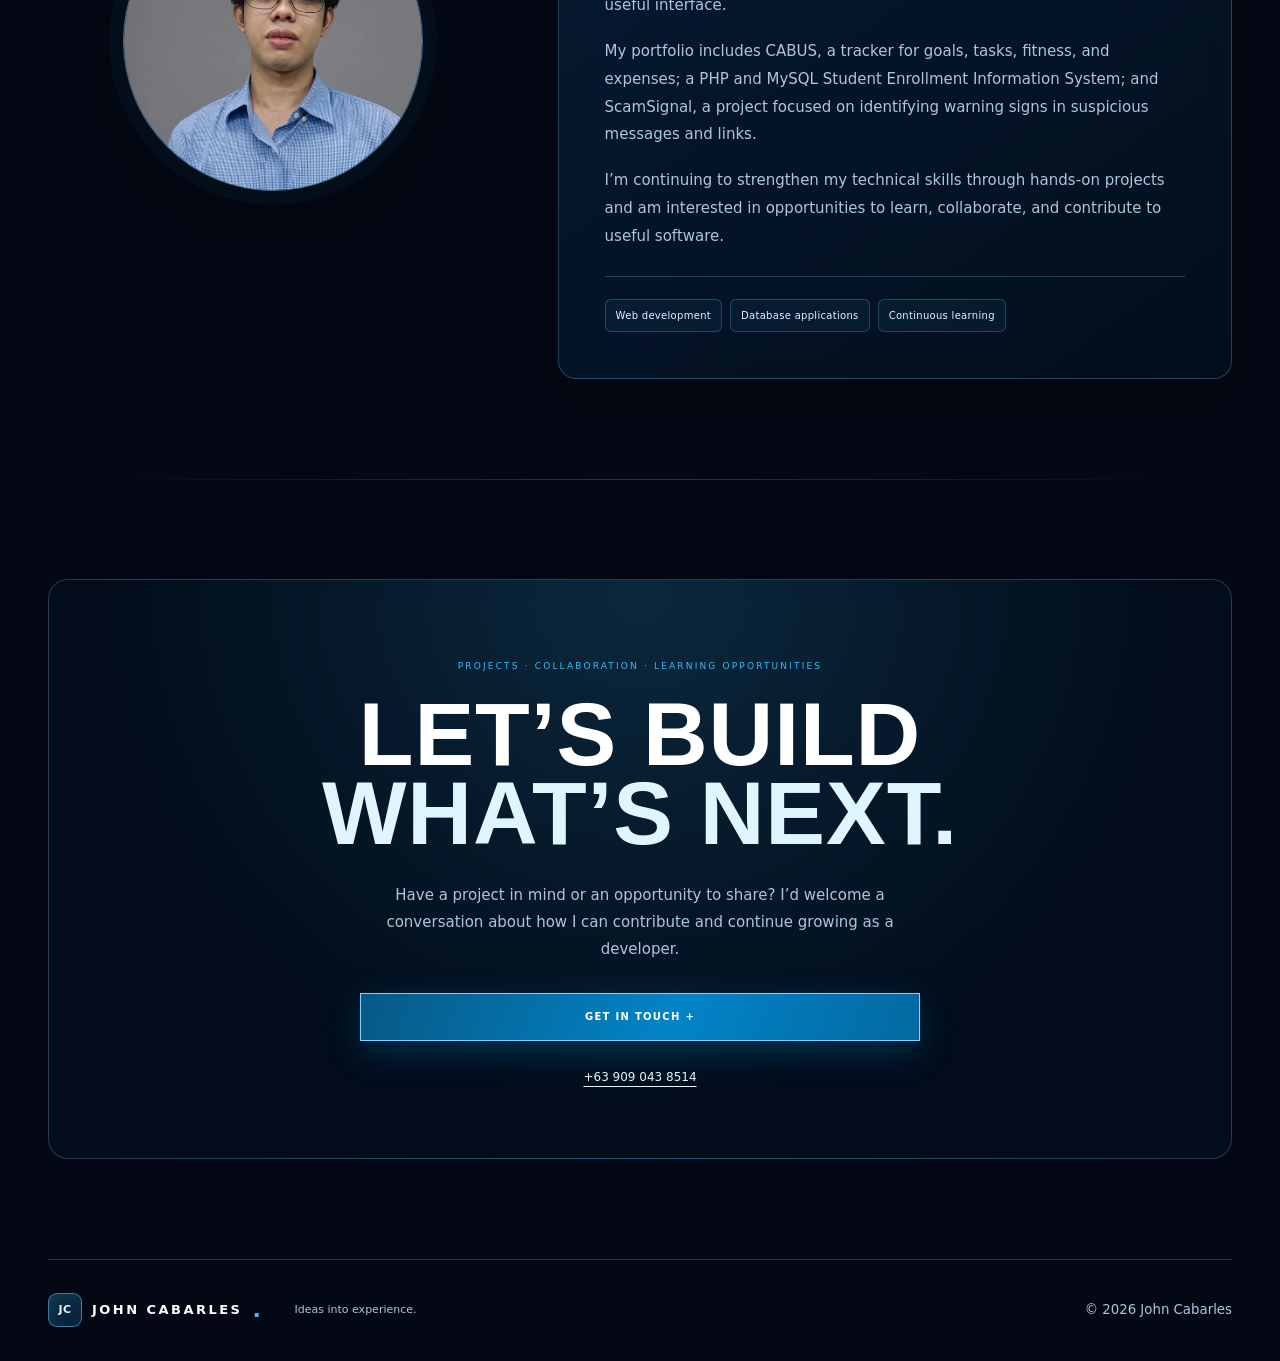
==== commit 5b4ef32e: "Open original hosted SEIS and Alaga apps from portfolio" ====
--- a/index.html
+++ b/index.html
@@ -9,7 +9,7 @@
   <link rel="stylesheet" href="styles.css?v=12">
   <script src="script.js?v=5" defer></script>
   <link rel="stylesheet" href="chat.css?v=2">
-  <script type="module" src="chat-widget.mjs?v=3"></script>
+  <script type="module" src="chat-widget.mjs?v=4"></script>
 </head>
 <body>
   <a class="skip" href="#main">Skip to content</a>
@@ -61,9 +61,9 @@
       <header class="section-head shell reveal"><h2>SELECTED<br><span>PROJECTS.</span></h2><p>Explore the original applications, interfaces, and team prototypes. Each project identifies its live app, source code, and any separate sample demo.</p></header>
       <div class="gallery">
         <article class="project-entry"><a class="clip project-clip reveal" href="https://cabus-tracker.repulse-coach-worker.workers.dev/" aria-label="Open original CABUS application"><img src="assets/CABUS.svg" alt="CABUS four-in-one tracker dashboard"><span><em>ORIGINAL LIVE APP · ACCOUNT REQUIRED</em>CABUS<small>Goals, tasks, fitness, and expenses <i>Open app ↗</i></small></span></a><div class="project-links"><a href="previews/cabus/index.html">Try sample demo ↗</a><a href="https://github.com/ling-cosmos/cabus">Source code ↗</a></div></article>
-        <article class="project-entry"><a class="clip project-clip reveal" href="projects/seis.html" aria-label="View original Student Enrollment project"><img src="assets/seis-original.jpg" alt="Original SEIS PHP dashboard showing fictional students and enrollments"><span><em>ORIGINAL INTERFACE · WEB DEMO PENDING</em>STUDENT ENROLLMENT<small>Students, courses, and reports <i>View project ↗</i></small></span></a><div class="project-links"><a href="https://github.com/ling-cosmos/Student-Enrollment-Information-System-Public">Source code ↗</a><a href="previews/seis.html">Simplified sample demo ↗</a></div></article>
+        <article class="project-entry"><a class="clip project-clip reveal" href="https://student-enrollment-portfolio.vercel.app/" aria-label="Open original Student Enrollment application"><img src="assets/seis-original.jpg?v=2" alt="Original SEIS PHP dashboard showing fictional students and enrollments"><span><em>ORIGINAL APP · LIVE SAMPLE SESSION</em>STUDENT ENROLLMENT<small>Students, courses, and reports <i>Open app ↗</i></small></span></a><div class="project-links"><a href="https://github.com/ling-cosmos/Student-Enrollment-Information-System-Public">Source code ↗</a><a href="projects/seis.html">Project details ↗</a></div></article>
         <article class="project-entry"><a class="clip project-clip reveal" href="https://scamsignal-portfolio.vercel.app/" aria-label="Open original ScamSignal application"><img src="assets/scamsignal-original.jpg" alt="Original ScamSignal app displaying a risk assessment"><span><em>ORIGINAL APP · RULE-BASED DEMO</em>SCAMSIGNAL<small>English, Filipino, and Bisaya checks <i>Open app ↗</i></small></span></a><div class="project-links"><a href="https://github.com/ling-cosmos/scamsignal">Source code ↗</a><span>AI analysis disabled</span></div></article>
-        <article class="project-entry"><a class="clip project-clip reveal" href="projects/alaga.html" aria-label="View original Alaga team project"><img src="assets/alaga-original.jpg" alt="Original Alaga app with a synthetic patient’s recorded dose" loading="lazy"><span><em>TEAM APP · WEB DEMO PENDING</em>ALAGA<small>Medicines, schedules, and shared care <i>View project ↗</i></small></span></a><div class="project-links"><a href="previews/alaga-screenshots.html">Android screens ↗</a><a href="previews/alaga.html">Simplified sample demo ↗</a></div></article>
+        <article class="project-entry"><a class="clip project-clip reveal" href="https://alaga-portfolio.vercel.app/" aria-label="Open original Alaga team application"><img src="assets/alaga-original.jpg?v=2" alt="Original Alaga app with a synthetic patient’s recorded dose" loading="lazy"><span><em>ORIGINAL TEAM APP · LIVE WEB DEMO</em>ALAGA<small>Medicines, schedules, and shared care <i>Open app ↗</i></small></span></a><div class="project-links"><a href="previews/alaga-screenshots.html">Android screens ↗</a><a href="projects/alaga.html">Project details ↗</a></div></article>
         <article class="project-entry"><a class="clip project-clip reveal" href="projects/boja.html" aria-label="View original Boja team prototype details"><img src="assets/Boja.svg" alt="Illustration of the Boja office-workflow concept" loading="lazy"><span><em>TEAM FIGMA PROTOTYPE · ACCESS REQUIRED</em>BOJA<small>Law-office workflow design <i>View project ↗</i></small></span></a><div class="project-links"><a href="previews/boja.html">Separate sample concept ↗</a></div></article>
         <a class="clip project-clip reveal" href="previews/chatbot.html" aria-label="Try Client Chatbot interactive demo"><img src="assets/Chatbot.svg" alt="Client Chatbot interface with portfolio questions and project inquiry options" loading="lazy"><span><em>INTERACTIVE DEMO</em>CLIENT CHATBOT<small>Portfolio FAQs and client inquiries <i>Try demo ↗</i></small></span></a>
       </div>
